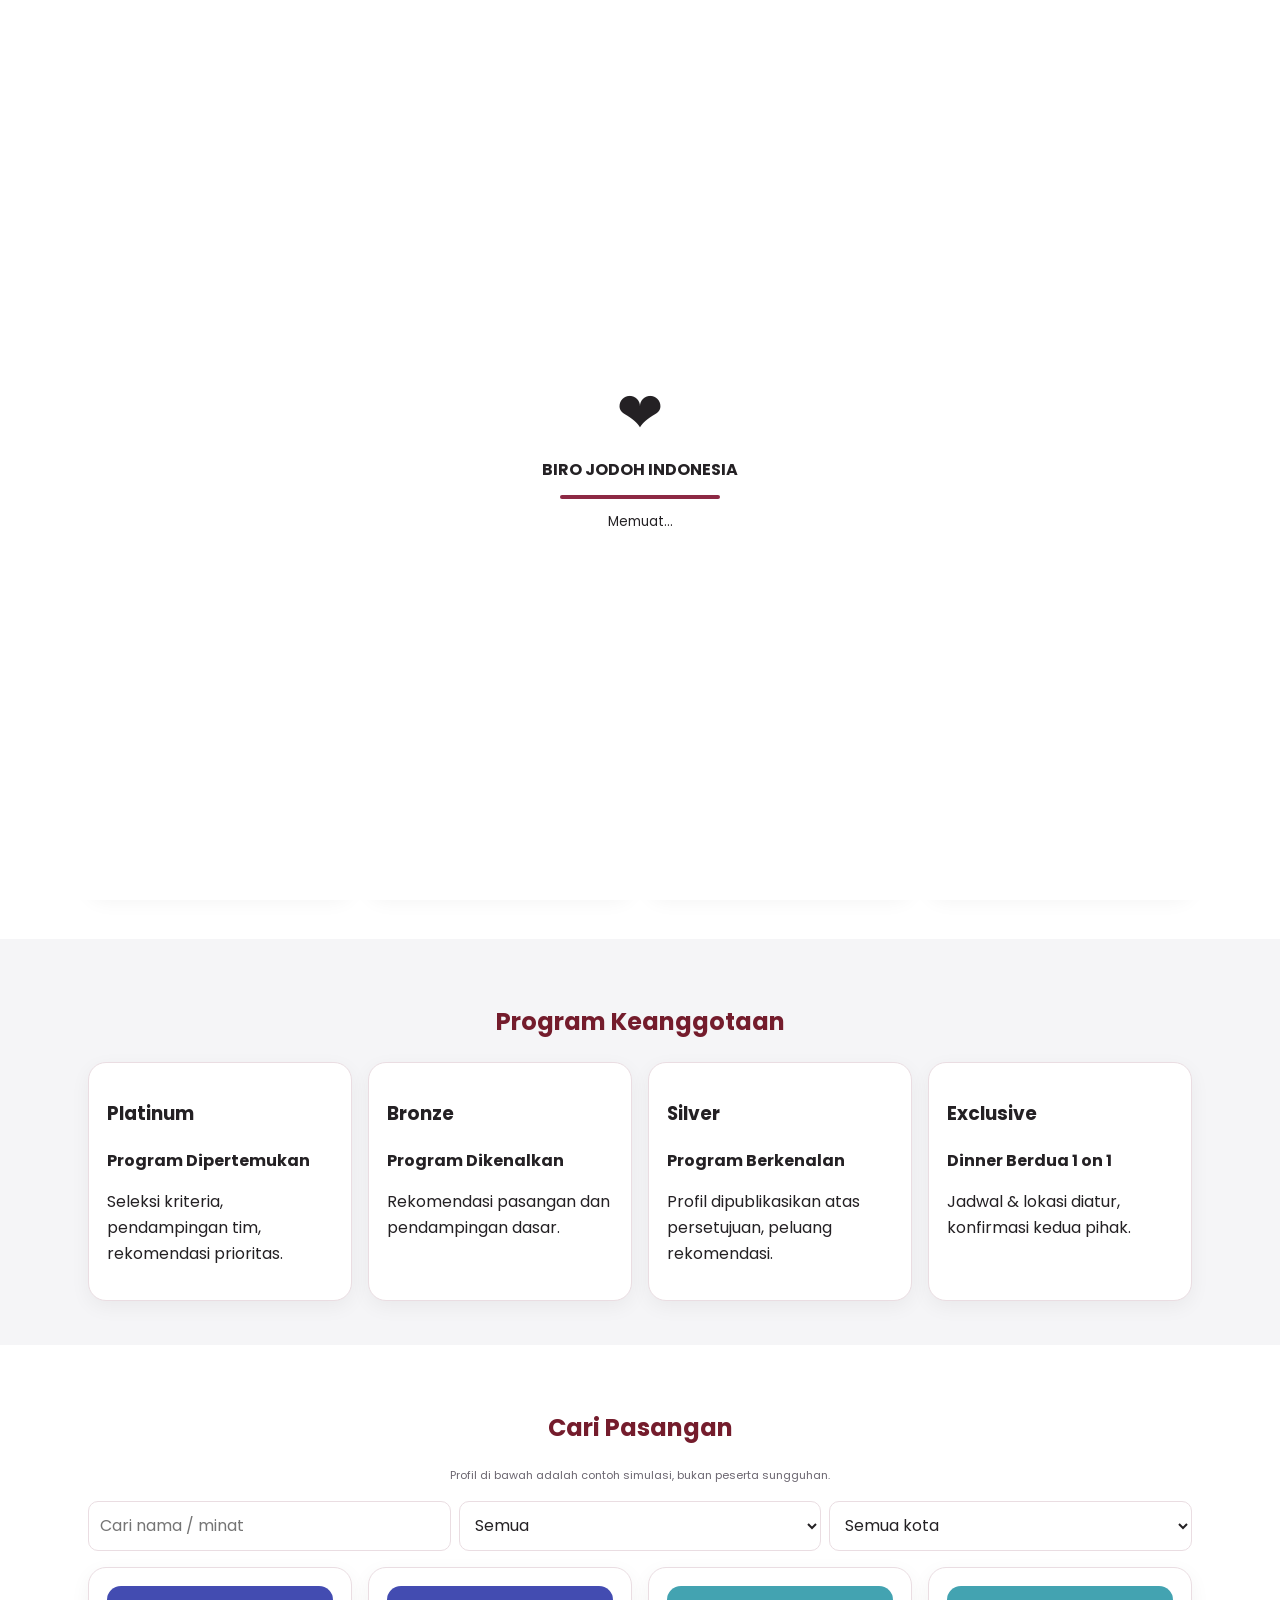
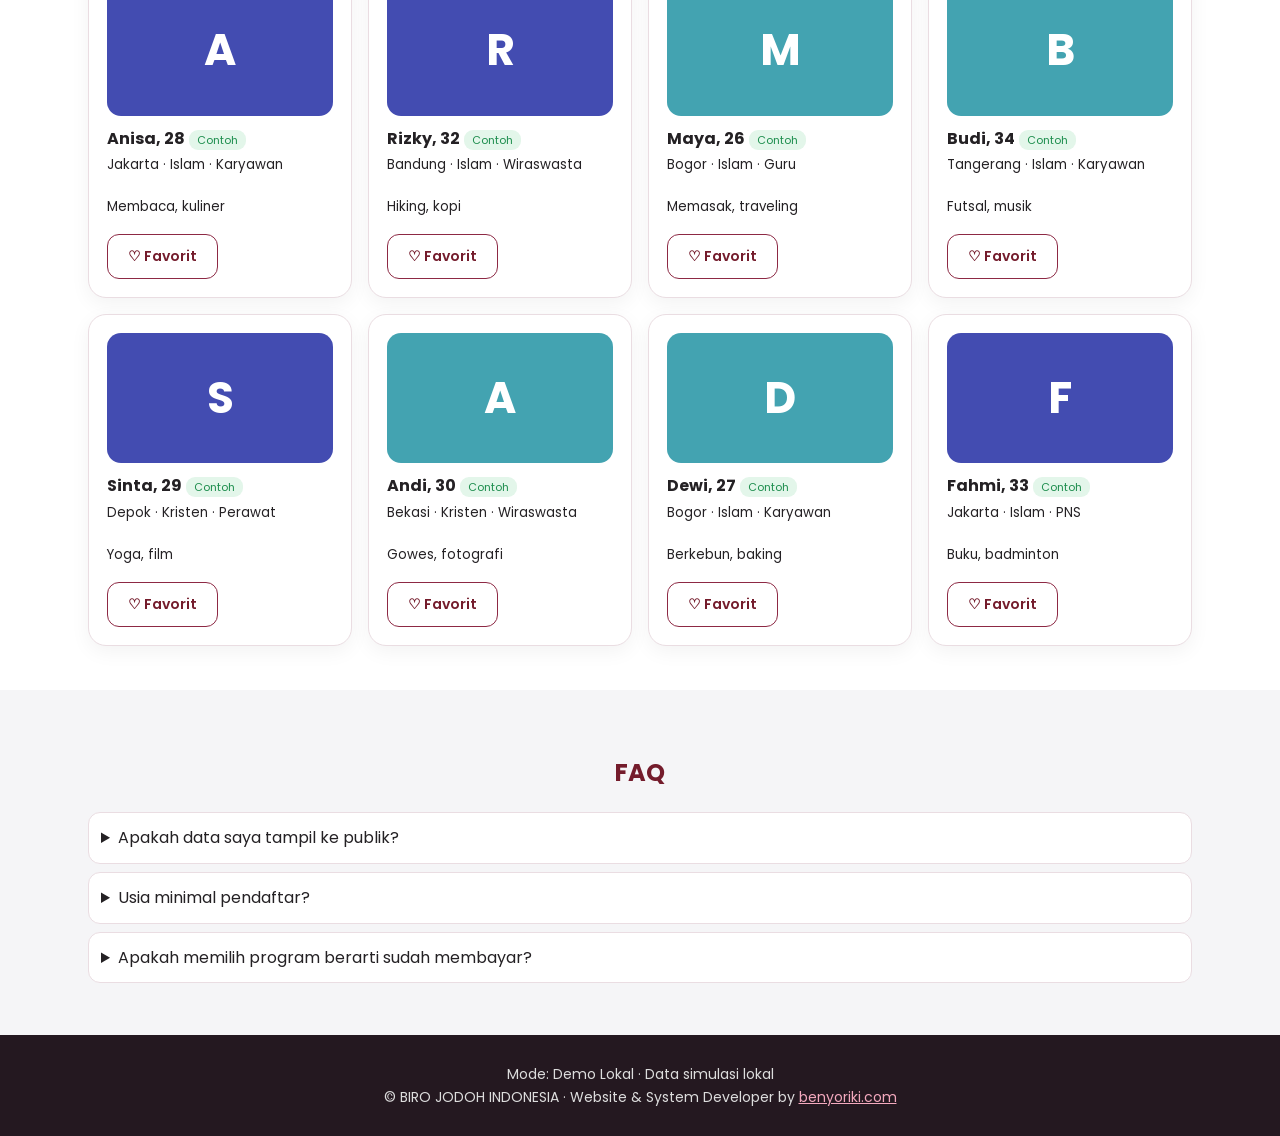
==== index.html @ fc01902f "Add files via upload" ====
<!doctype html><html lang="id"><head><title>BIRO JODOH INDONESIA — Temukan Pasangan Serius &amp; Sejalan</title><meta name="description" content="Layanan perkenalan pasangan serius untuk pria dan wanita dewasa di seluruh Indonesia."><meta property="og:title" content="BIRO JODOH INDONESIA"><meta property="og:description" content="Temukan Pasangan Serius & Sejalan di Sini."><meta property="og:image" content="preview.jpg"><meta charset="utf-8"><meta name="viewport" content="width=device-width,initial-scale=1"><link rel="icon" href="favicon.png"><link href="https://fonts.googleapis.com/css2?family=Poppins:wght@400;600;700&display=swap" rel="stylesheet"><link rel="stylesheet" href="style.css"></head><body data-page="home"><div id="loader"><div class="h">❤</div><b>BIRO JODOH INDONESIA</b><div class="bar"><i></i></div><small>Memuat…</small></div><div id="toast"></div><nav><div class="wrap"><a class="logo" href="index.html">❤ BIRO JODOH INDONESIA</a><button id="bg" class="btn o" aria-label="Menu">☰</button><div class="m"><a href="index.html">Beranda</a><a href="index.html#program">Program</a><a href="index.html#cari">Cari Pasangan</a><a href="index.html#faq">FAQ</a><a href="admin.html">Admin</a><button id="tt" class="btn o">🌓</button><a class="btn" href="daftar.html">Daftar Sekarang</a></div></div></nav>
<header class="hero"><div class="wrap"><div><span class="tag">Biro Jodoh Indonesia</span><h1>Temukan Pasangan <b>Serius &amp; Sejalan</b> di Sini ❤️</h1><p>Komunitas perkenalan untuk pria dan wanita dewasa yang ingin membangun hubungan serius, menemukan kecocokan, dan melangkah menuju masa depan bersama.</p><p>✔ Pria &amp; wanita dewasa · ✔ Beragam agama &amp; suku · ✔ Seluruh Indonesia · ✔ Privasi jadi prioritas</p><a class="btn" href="daftar.html">Daftar Sekarang</a> <a class="btn o" href="#program">Lihat Program</a></div><div class="art">❤</div></div></header>
<section id="cara"><div class="wrap"><h2>Cara Kerja</h2><div class="grid"><div class="card"><b>1. Daftar</b><br>Isi formulir bertahap.</div><div class="card"><b>2. Pemeriksaan</b><br>Tim memeriksa data Anda.</div><div class="card"><b>3. Rekomendasi</b><br>Kecocokan berdasar kriteria Anda.</div><div class="card"><b>4. Perkenalan</b><br>Dengan persetujuan kedua pihak.</div></div></div></section>
<section id="program" style="background:var(--bg2)"><div class="wrap"><h2>Program Keanggotaan</h2><div class="grid" id="pg"></div></div></section>
<section id="cari"><div class="wrap"><h2>Cari Pasangan</h2><p class="sim" style="text-align:center">Profil di bawah adalah contoh simulasi, bukan peserta sungguhan.</p><div class="flt"><input id="q" placeholder="Cari nama / minat"><select id="fg"><option value="">Semua</option><option>Pria</option><option>Wanita</option></select><select id="fc"><option value="">Semua kota</option><option>Jakarta</option><option>Bandung</option><option>Bogor</option><option>Tangerang</option><option>Depok</option><option>Bekasi</option></select></div><div class="grid" id="cat"></div></div></section>
<section id="faq" style="background:var(--bg2)"><div class="wrap"><h2>FAQ</h2><details><summary>Apakah data saya tampil ke publik?</summary>Tidak. Profil hanya tampil jika Anda menyetujui publikasi dan telah disetujui admin.</details><details><summary>Usia minimal pendaftar?</summary>18 tahun.</details><details><summary>Apakah memilih program berarti sudah membayar?</summary>Tidak. Status pembayaran dikelola terpisah.</details></div></section>
<footer><div class="wrap"><span id="mode"></span> · Data simulasi lokal<br>© BIRO JODOH INDONESIA · Website &amp; System Developer by <a href="https://benyoriki.com" target="_blank" rel="noopener">benyoriki.com</a></div></footer><script src="app.js"></script></body></html>
---- style.css ----
:root{--mar:#741C2C;--bur:#8D2944;--pink:#F9E8EE;--bg:#fff;--bg2:#F5F5F7;--card:#fff;--tx:#242124;--mut:#6b6670;--ok:#1e8e4e;--bd:#eadde2}
[data-theme=dark]{--bg:#121216;--bg2:#1a1a20;--card:#1D1D24;--tx:#f1eef0;--mut:#a9a3ab;--pink:#2b1a21;--bd:#33333c}
*{box-sizing:border-box}body{margin:0;font-family:Poppins,system-ui,sans-serif;background:var(--bg);color:var(--tx);line-height:1.6}
a{color:var(--bur)}img,svg{max-width:100%}.wrap{max-width:1140px;margin:auto;padding:0 18px}
#loader{position:fixed;inset:0;background:var(--bg);display:grid;place-content:center;text-align:center;z-index:99;transition:opacity .4s}
#loader .h{font-size:56px;animation:p 1s infinite}#loader.off{opacity:0;pointer-events:none}@keyframes p{50%{transform:scale(1.2)}}
.bar{height:4px;width:160px;background:var(--bd);border-radius:9px;margin:12px auto;overflow:hidden}.bar i{display:block;height:100%;background:var(--bur);animation:l 3s linear forwards}@keyframes l{from{width:0}to{width:100%}}
nav{position:sticky;top:0;background:var(--bg);border-bottom:1px solid var(--bd);z-index:20}
nav .wrap{display:flex;align-items:center;gap:14px;min-height:62px}.logo{font-weight:700;color:var(--mar);text-decoration:none;margin-right:auto}
nav .m{display:flex;gap:14px;align-items:center}nav .m a{text-decoration:none;color:var(--tx);font-size:14px}#bg{display:none}
.btn{display:inline-block;border:0;border-radius:12px;padding:11px 20px;background:linear-gradient(135deg,var(--mar),var(--bur));color:#fff!important;font:600 14px Poppins;cursor:pointer;text-decoration:none;transition:.2s}
.btn:hover{transform:translateY(-1px);box-shadow:0 6px 16px #741c2c44}.btn:active{transform:none}.btn[disabled]{opacity:.6}.btn.o{background:none;color:var(--mar)!important;border:1.5px solid var(--bur)}
.hero{background:linear-gradient(135deg,var(--pink),var(--bg));padding:56px 0}.hero .wrap{display:grid;grid-template-columns:1.1fr .9fr;gap:30px;align-items:center}
.tag{background:var(--bur);color:#fff;padding:4px 12px;border-radius:20px;font-size:12px}h1{font-size:clamp(28px,5vw,48px);line-height:1.15;margin:14px 0}h1 b{color:var(--bur)}
.art{aspect-ratio:1;border-radius:28px;background:radial-gradient(circle at 30% 30%,#f6b8c9,var(--bur) 70%);display:grid;place-content:center;font-size:110px;box-shadow:0 20px 50px #741c2c33}
section{padding:44px 0}h2{color:var(--mar);text-align:center}[data-theme=dark] h2{color:#f0a9bd}
.grid{display:grid;gap:16px;grid-template-columns:repeat(auto-fill,minmax(230px,1fr))}.card{background:var(--card);border:1px solid var(--bd);border-radius:18px;padding:18px;box-shadow:0 6px 20px #0000000d}
.av{height:130px;border-radius:14px;display:grid;place-content:center;font-size:44px;color:#fff;font-weight:700;margin-bottom:10px}
.badge{font-size:11px;background:#e3f6ea;color:var(--ok);padding:2px 8px;border-radius:9px}.sim{font-size:11px;color:var(--mut)}
.flt{display:flex;flex-wrap:wrap;gap:8px;margin:16px 0}input,select,textarea{width:100%;padding:11px;border:1px solid var(--bd);border-radius:10px;background:var(--bg);color:var(--tx);font:inherit}.flt input,.flt select{width:auto;flex:1 1 130px}
label{font-size:13px;font-weight:600;display:block;margin:10px 0 4px}.two{display:grid;grid-template-columns:1fr 1fr;gap:0 14px}
.steps{display:flex;gap:6px;margin:14px 0}.steps i{flex:1;height:6px;border-radius:9px;background:var(--bd)}.steps i.on{background:var(--bur)}
.step{display:none}.step.on{display:block}.row{display:flex;gap:10px;justify-content:space-between;margin-top:18px;flex-wrap:wrap}
.chk{display:flex;gap:8px;align-items:flex-start;font-weight:400}.chk input{width:auto;margin-top:5px}
.err{color:#c0392b;font-size:12px}.tw{overflow-x:auto}table{width:100%;border-collapse:collapse;font-size:14px}th,td{padding:9px;border-bottom:1px solid var(--bd);text-align:left}
.stat{font-size:28px;font-weight:700;color:var(--bur)}#toast{position:fixed;bottom:18px;left:50%;transform:translateX(-50%);background:var(--tx);color:var(--bg);padding:10px 18px;border-radius:12px;opacity:0;transition:.3s;z-index:90}#toast.on{opacity:1}
details{background:var(--card);border:1px solid var(--bd);border-radius:12px;padding:12px;margin:8px 0}footer{background:#241820;color:#ddd;padding:28px 0;text-align:center;font-size:14px}footer a{color:#f4a9be}
@media(max-width:760px){.hero .wrap,.two{grid-template-columns:1fr}.art{max-width:240px;margin:auto;font-size:80px}#bg{display:block}nav .m{display:none;position:absolute;top:62px;left:0;right:0;background:var(--bg);flex-direction:column;padding:16px;border-bottom:1px solid var(--bd)}nav .m.on{display:flex}}
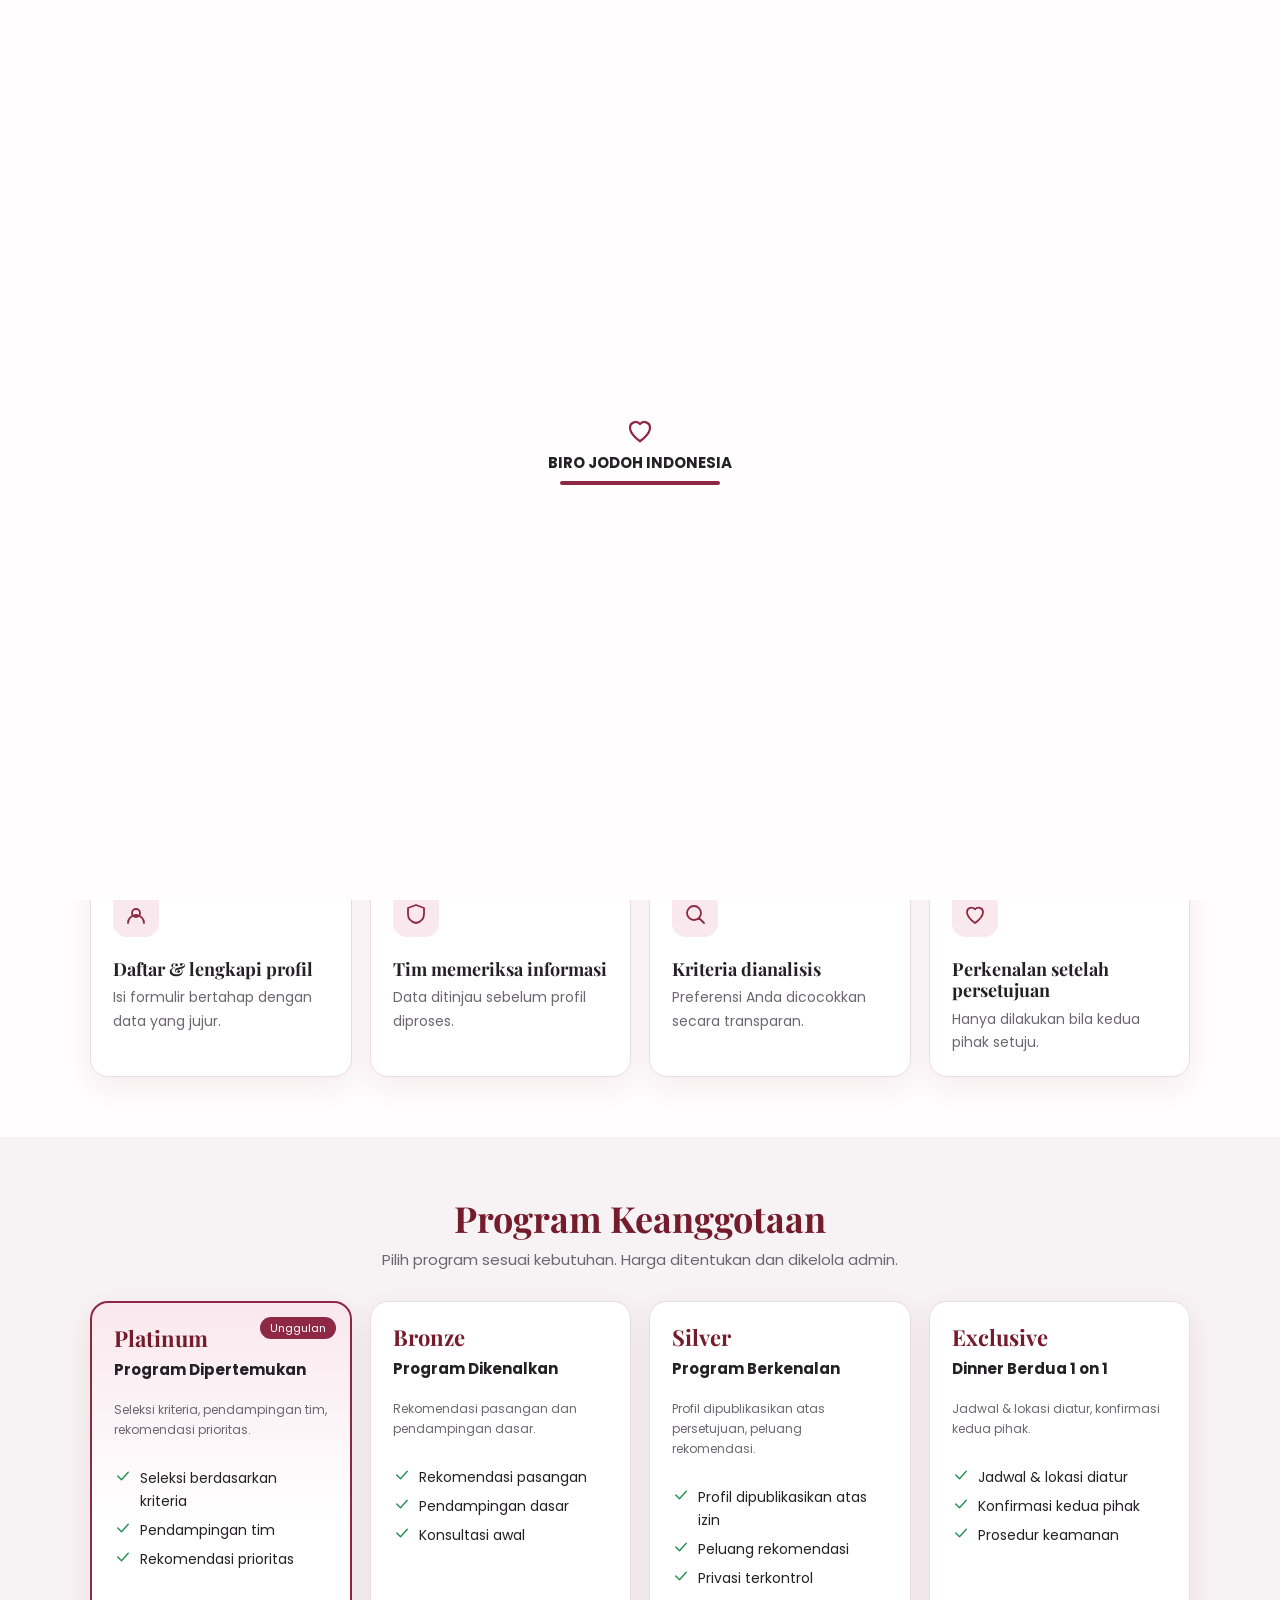
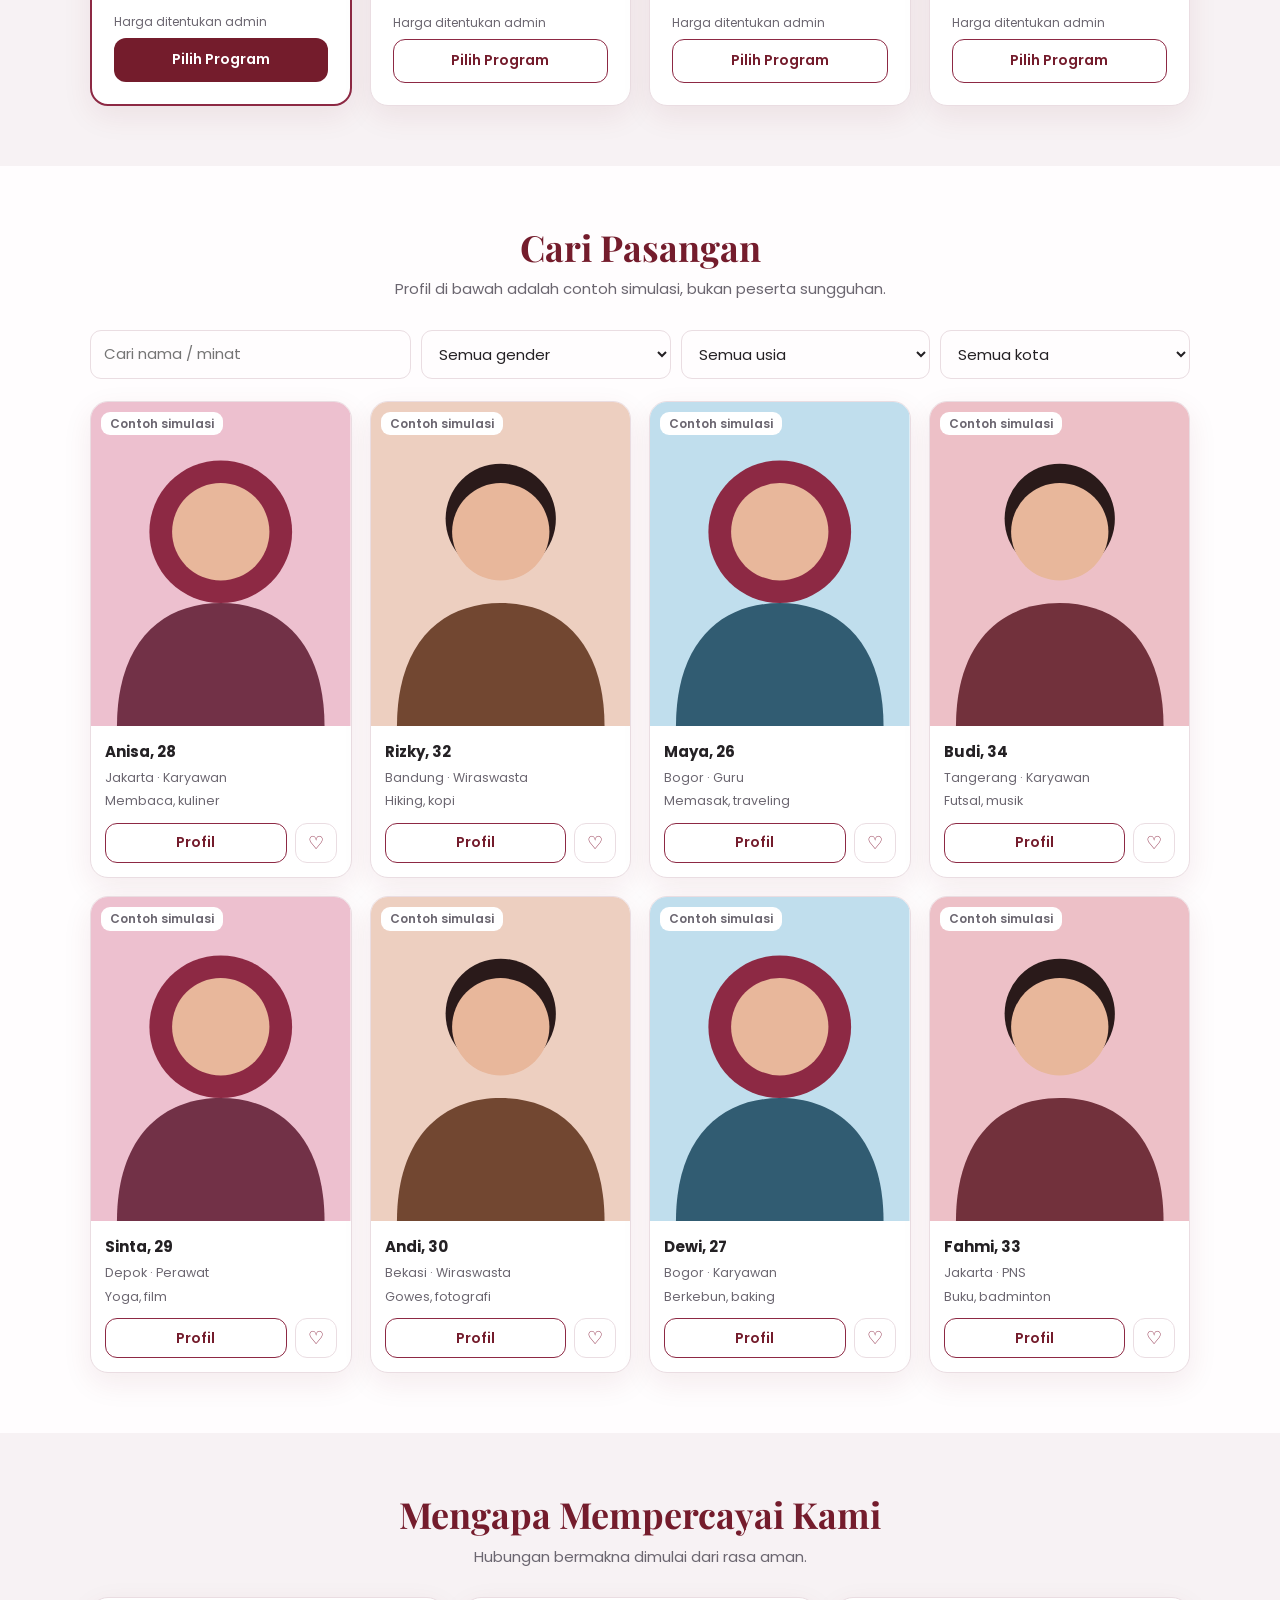
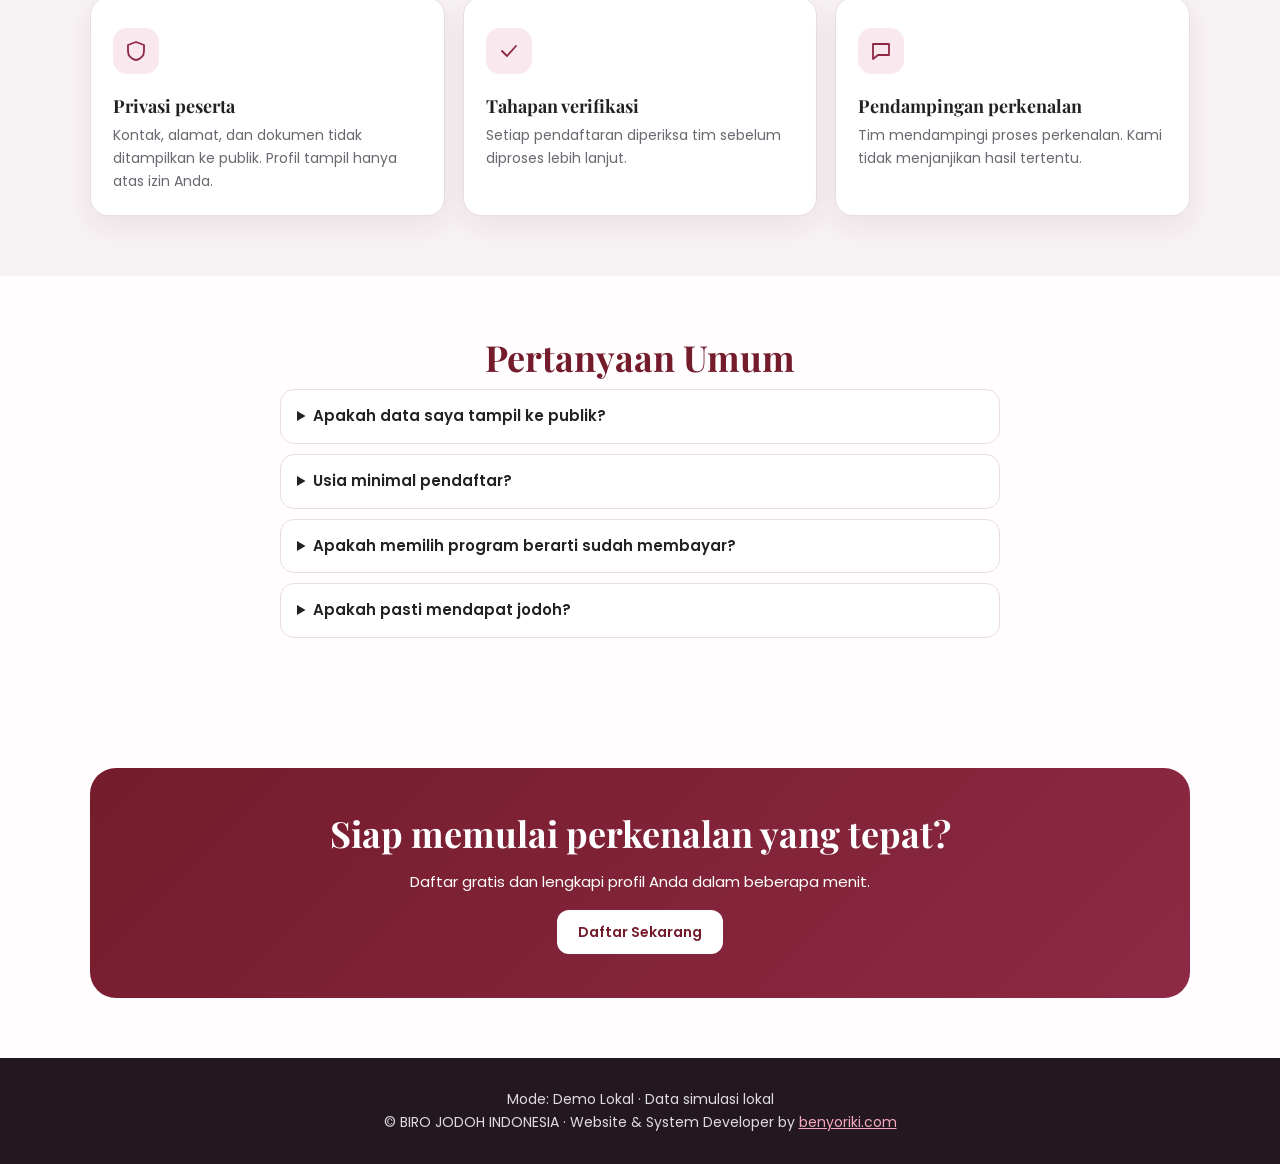
==== commit c9ca6436: "Add files via upload" ====
--- a/index.html
+++ b/index.html
@@ -1,7 +1 @@
-<!doctype html><html lang="id"><head><title>BIRO JODOH INDONESIA — Temukan Pasangan Serius &amp; Sejalan</title><meta name="description" content="Layanan perkenalan pasangan serius untuk pria dan wanita dewasa di seluruh Indonesia."><meta property="og:title" content="BIRO JODOH INDONESIA"><meta property="og:description" content="Temukan Pasangan Serius & Sejalan di Sini."><meta property="og:image" content="preview.jpg"><meta charset="utf-8"><meta name="viewport" content="width=device-width,initial-scale=1"><link rel="icon" href="favicon.png"><link href="https://fonts.googleapis.com/css2?family=Poppins:wght@400;600;700&display=swap" rel="stylesheet"><link rel="stylesheet" href="style.css"></head><body data-page="home"><div id="loader"><div class="h">❤</div><b>BIRO JODOH INDONESIA</b><div class="bar"><i></i></div><small>Memuat…</small></div><div id="toast"></div><nav><div class="wrap"><a class="logo" href="index.html">❤ BIRO JODOH INDONESIA</a><button id="bg" class="btn o" aria-label="Menu">☰</button><div class="m"><a href="index.html">Beranda</a><a href="index.html#program">Program</a><a href="index.html#cari">Cari Pasangan</a><a href="index.html#faq">FAQ</a><a href="admin.html">Admin</a><button id="tt" class="btn o">🌓</button><a class="btn" href="daftar.html">Daftar Sekarang</a></div></div></nav>
-<header class="hero"><div class="wrap"><div><span class="tag">Biro Jodoh Indonesia</span><h1>Temukan Pasangan <b>Serius &amp; Sejalan</b> di Sini ❤️</h1><p>Komunitas perkenalan untuk pria dan wanita dewasa yang ingin membangun hubungan serius, menemukan kecocokan, dan melangkah menuju masa depan bersama.</p><p>✔ Pria &amp; wanita dewasa · ✔ Beragam agama &amp; suku · ✔ Seluruh Indonesia · ✔ Privasi jadi prioritas</p><a class="btn" href="daftar.html">Daftar Sekarang</a> <a class="btn o" href="#program">Lihat Program</a></div><div class="art">❤</div></div></header>
-<section id="cara"><div class="wrap"><h2>Cara Kerja</h2><div class="grid"><div class="card"><b>1. Daftar</b><br>Isi formulir bertahap.</div><div class="card"><b>2. Pemeriksaan</b><br>Tim memeriksa data Anda.</div><div class="card"><b>3. Rekomendasi</b><br>Kecocokan berdasar kriteria Anda.</div><div class="card"><b>4. Perkenalan</b><br>Dengan persetujuan kedua pihak.</div></div></div></section>
-<section id="program" style="background:var(--bg2)"><div class="wrap"><h2>Program Keanggotaan</h2><div class="grid" id="pg"></div></div></section>
-<section id="cari"><div class="wrap"><h2>Cari Pasangan</h2><p class="sim" style="text-align:center">Profil di bawah adalah contoh simulasi, bukan peserta sungguhan.</p><div class="flt"><input id="q" placeholder="Cari nama / minat"><select id="fg"><option value="">Semua</option><option>Pria</option><option>Wanita</option></select><select id="fc"><option value="">Semua kota</option><option>Jakarta</option><option>Bandung</option><option>Bogor</option><option>Tangerang</option><option>Depok</option><option>Bekasi</option></select></div><div class="grid" id="cat"></div></div></section>
-<section id="faq" style="background:var(--bg2)"><div class="wrap"><h2>FAQ</h2><details><summary>Apakah data saya tampil ke publik?</summary>Tidak. Profil hanya tampil jika Anda menyetujui publikasi dan telah disetujui admin.</details><details><summary>Usia minimal pendaftar?</summary>18 tahun.</details><details><summary>Apakah memilih program berarti sudah membayar?</summary>Tidak. Status pembayaran dikelola terpisah.</details></div></section>
-<footer><div class="wrap"><span id="mode"></span> · Data simulasi lokal<br>© BIRO JODOH INDONESIA · Website &amp; System Developer by <a href="https://benyoriki.com" target="_blank" rel="noopener">benyoriki.com</a></div></footer><script src="app.js"></script></body></html>
+<!doctype html><html lang="id"><head><title>BIRO JODOH INDONESIA — Temukan Pasangan Serius &amp; Sejalan</title><meta name="description" content="Layanan perkenalan pasangan serius untuk pria dan wanita dewasa di seluruh Indonesia."><meta property="og:title" content="BIRO JODOH INDONESIA"><meta property="og:description" content="Temukan Pasangan Serius &amp; Sejalan di Sini."><meta property="og:image" content="preview.jpg"><meta charset="utf-8"><meta name="viewport" content="width=device-width,initial-scale=1"><link rel="icon" href="favicon.png"><link href="https://fonts.googleapis.com/css2?family=Playfair+Display:wght@600;700&family=Poppins:wght@400;500;600;700&display=swap" rel="stylesheet"><link rel="stylesheet" href="style.css"></head><body data-page="home"><svg width="0" height="0" style="position:absolute"><symbol id="i-heart" viewBox="0 0 24 24"><path d="M12 21s-8-5.3-8-11a4.5 4.5 0 0 1 8-2.7A4.5 4.5 0 0 1 20 10c0 5.7-8 11-8 11z"/></symbol><symbol id="i-shield" viewBox="0 0 24 24"><path d="M12 3l8 3v6c0 5-3.5 8-8 9-4.5-1-8-4-8-9V6z"/></symbol><symbol id="i-users" viewBox="0 0 24 24"><path d="M16 11a4 4 0 1 0-8 0 4 4 0 0 0 8 0zM4 21a8 8 0 0 1 16 0"/></symbol><symbol id="i-pin" viewBox="0 0 24 24"><path d="M12 21s7-6.2 7-11a7 7 0 0 0-14 0c0 4.8 7 11 7 11zM12 12a2 2 0 1 0 0-4 2 2 0 0 0 0 4z"/></symbol><symbol id="i-check" viewBox="0 0 24 24"><path d="M5 12l5 5 9-10"/></symbol><symbol id="i-search" viewBox="0 0 24 24"><path d="M11 4a7 7 0 1 0 0 14 7 7 0 0 0 0-14zM21 21l-5-5"/></symbol><symbol id="i-chat" viewBox="0 0 24 24"><path d="M4 5h16v11H9l-5 4z"/></symbol></svg><div id="loader"><svg viewBox="0 0 24 24" class="i" style="width:30px;height:30px"><use href="#i-heart"/></svg><b>BIRO JODOH INDONESIA</b><div class="bar"><i></i></div></div><div id="toast"></div><nav><div class="wrap"><a class="brand" href="index.html"><svg viewBox="0 0 24 24" class="i" style="width:30px;height:30px"><use href="#i-heart"/></svg><span><b>BIRO JODOH</b><small>INDONESIA</small></span></a><button id="bg" class="btn o" aria-label="Buka menu">☰</button><div class="m"><a href="index.html">Beranda</a><a href="index.html#program">Program</a><a href="index.html#cari">Cari Pasangan</a><a href="index.html#cara">Cara Kerja</a><a href="index.html#faq">FAQ</a><button id="tt" class="btn o" aria-label="Ganti tema">🌓</button><a class="btn o" href="admin.html">Login</a><a class="btn" href="daftar.html">Daftar Sekarang</a></div></div></nav><header class="hero"><div class="wrap"><div><span class="tag">Biro Jodoh Indonesia</span><h1>Temukan Pasangan <em>Serius &amp; Sejalan</em> di Sini.</h1><p>Perjalanan menuju hubungan yang bermakna dimulai dari perkenalan yang tepat. Temukan seseorang yang memiliki nilai, tujuan, dan harapan yang sejalan denganmu.</p><div class="cta"><a class="btn" href="daftar.html">Daftar Sekarang</a><a class="btn o" href="#program">Kenali Program</a></div><div class="pts"><div class="pt"><svg class="i"><use href="#i-heart"/></svg>Pria &amp; wanita dewasa</div><div class="pt"><svg class="i"><use href="#i-users"/></svg>Beragam agama &amp; suku</div><div class="pt"><svg class="i"><use href="#i-pin"/></svg>Seluruh Indonesia</div><div class="pt"><svg class="i"><use href="#i-shield"/></svg>Privasi jadi prioritas</div></div></div><div class="photo"><img src="hero.svg" width="480" height="600" alt="Ilustrasi sepasang kekasih dewasa tersenyum bersama"><div class="float"><svg class="i"><use href="#i-shield"/></svg>Privasi dijaga</div></div></div></header><section id="cara"><div class="wrap"><h2>Langkah Menuju Perkenalan yang Bermakna</h2><p class="lead">Proses sederhana, terarah, dan menghormati privasi.</p><div class="grid"><div class="card stp"><span class="n">LANGKAH 1</span><br><svg class="i"><use href="#i-users"/></svg><h3>Daftar &amp; lengkapi profil</h3><p>Isi formulir bertahap dengan data yang jujur.</p></div><div class="card stp"><span class="n">LANGKAH 2</span><br><svg class="i"><use href="#i-shield"/></svg><h3>Tim memeriksa informasi</h3><p>Data ditinjau sebelum profil diproses.</p></div><div class="card stp"><span class="n">LANGKAH 3</span><br><svg class="i"><use href="#i-search"/></svg><h3>Kriteria dianalisis</h3><p>Preferensi Anda dicocokkan secara transparan.</p></div><div class="card stp"><span class="n">LANGKAH 4</span><br><svg class="i"><use href="#i-heart"/></svg><h3>Perkenalan setelah persetujuan</h3><p>Hanya dilakukan bila kedua pihak setuju.</p></div></div></div></section><section id="program" class="alt"><div class="wrap"><h2>Program Keanggotaan</h2><p class="lead">Pilih program sesuai kebutuhan. Harga ditentukan dan dikelola admin.</p><div class="grid" id="pg"></div></div></section><section id="cari"><div class="wrap"><h2>Cari Pasangan</h2><p class="lead">Profil di bawah adalah contoh simulasi, bukan peserta sungguhan.</p><div class="flt"><input id="q" placeholder="Cari nama / minat" aria-label="Cari"><select id="fg" aria-label="Gender"><option value="">Semua gender</option><option>Pria</option><option>Wanita</option></select><select id="fa" aria-label="Usia"><option value="">Semua usia</option><option value="1">Di bawah 28</option><option value="2">28–35</option><option value="3">Di atas 35</option></select><select id="fc" aria-label="Kota"><option value="">Semua kota</option><option>Jakarta</option><option>Bandung</option><option>Bogor</option><option>Tangerang</option><option>Depok</option><option>Bekasi</option></select></div><div class="cat" id="cat"></div></div></section><section class="alt"><div class="wrap"><h2>Mengapa Mempercayai Kami</h2><p class="lead">Hubungan bermakna dimulai dari rasa aman.</p><div class="trust"><div class="card stp"><svg class="i"><use href="#i-shield"/></svg><h3>Privasi peserta</h3><p>Kontak, alamat, dan dokumen tidak ditampilkan ke publik. Profil tampil hanya atas izin Anda.</p></div><div class="card stp"><svg class="i"><use href="#i-check"/></svg><h3>Tahapan verifikasi</h3><p>Setiap pendaftaran diperiksa tim sebelum diproses lebih lanjut.</p></div><div class="card stp"><svg class="i"><use href="#i-chat"/></svg><h3>Pendampingan perkenalan</h3><p>Tim mendampingi proses perkenalan. Kami tidak menjanjikan hasil tertentu.</p></div></div></div></section><section id="faq"><div class="wrap" style="max-width:760px"><h2>Pertanyaan Umum</h2><details><summary>Apakah data saya tampil ke publik?</summary><p>Tidak. Profil hanya tampil bila Anda mengizinkan dan telah disetujui admin.</p></details><details><summary>Usia minimal pendaftar?</summary><p>18 tahun.</p></details><details><summary>Apakah memilih program berarti sudah membayar?</summary><p>Tidak. Status pembayaran dikelola terpisah.</p></details><details><summary>Apakah pasti mendapat jodoh?</summary><p>Tidak ada jaminan. Kami membantu proses perkenalan yang terarah.</p></details></div></section><section><div class="wrap"><div class="fin"><h2>Siap memulai perkenalan yang tepat?</h2><p>Daftar gratis dan lengkapi profil Anda dalam beberapa menit.</p><a class="btn" href="daftar.html">Daftar Sekarang</a></div></div></section><footer><div class="wrap"><span id="mode"></span> · Data simulasi lokal<br>© BIRO JODOH INDONESIA · Website &amp; System Developer by <a href="https://benyoriki.com" target="_blank" rel="noopener">benyoriki.com</a></div></footer><script src="app.js"></script></body></html>
--- a/style.css
+++ b/style.css
@@ -1,28 +1,39 @@
-:root{--mar:#741C2C;--bur:#8D2944;--pink:#F9E8EE;--bg:#fff;--bg2:#F5F5F7;--card:#fff;--tx:#242124;--mut:#6b6670;--ok:#1e8e4e;--bd:#eadde2}
-[data-theme=dark]{--bg:#121216;--bg2:#1a1a20;--card:#1D1D24;--tx:#f1eef0;--mut:#a9a3ab;--pink:#2b1a21;--bd:#33333c}
-*{box-sizing:border-box}body{margin:0;font-family:Poppins,system-ui,sans-serif;background:var(--bg);color:var(--tx);line-height:1.6}
-a{color:var(--bur)}img,svg{max-width:100%}.wrap{max-width:1140px;margin:auto;padding:0 18px}
-#loader{position:fixed;inset:0;background:var(--bg);display:grid;place-content:center;text-align:center;z-index:99;transition:opacity .4s}
-#loader .h{font-size:56px;animation:p 1s infinite}#loader.off{opacity:0;pointer-events:none}@keyframes p{50%{transform:scale(1.2)}}
-.bar{height:4px;width:160px;background:var(--bd);border-radius:9px;margin:12px auto;overflow:hidden}.bar i{display:block;height:100%;background:var(--bur);animation:l 3s linear forwards}@keyframes l{from{width:0}to{width:100%}}
-nav{position:sticky;top:0;background:var(--bg);border-bottom:1px solid var(--bd);z-index:20}
-nav .wrap{display:flex;align-items:center;gap:14px;min-height:62px}.logo{font-weight:700;color:var(--mar);text-decoration:none;margin-right:auto}
-nav .m{display:flex;gap:14px;align-items:center}nav .m a{text-decoration:none;color:var(--tx);font-size:14px}#bg{display:none}
-.btn{display:inline-block;border:0;border-radius:12px;padding:11px 20px;background:linear-gradient(135deg,var(--mar),var(--bur));color:#fff!important;font:600 14px Poppins;cursor:pointer;text-decoration:none;transition:.2s}
-.btn:hover{transform:translateY(-1px);box-shadow:0 6px 16px #741c2c44}.btn:active{transform:none}.btn[disabled]{opacity:.6}.btn.o{background:none;color:var(--mar)!important;border:1.5px solid var(--bur)}
-.hero{background:linear-gradient(135deg,var(--pink),var(--bg));padding:56px 0}.hero .wrap{display:grid;grid-template-columns:1.1fr .9fr;gap:30px;align-items:center}
-.tag{background:var(--bur);color:#fff;padding:4px 12px;border-radius:20px;font-size:12px}h1{font-size:clamp(28px,5vw,48px);line-height:1.15;margin:14px 0}h1 b{color:var(--bur)}
-.art{aspect-ratio:1;border-radius:28px;background:radial-gradient(circle at 30% 30%,#f6b8c9,var(--bur) 70%);display:grid;place-content:center;font-size:110px;box-shadow:0 20px 50px #741c2c33}
-section{padding:44px 0}h2{color:var(--mar);text-align:center}[data-theme=dark] h2{color:#f0a9bd}
-.grid{display:grid;gap:16px;grid-template-columns:repeat(auto-fill,minmax(230px,1fr))}.card{background:var(--card);border:1px solid var(--bd);border-radius:18px;padding:18px;box-shadow:0 6px 20px #0000000d}
-.av{height:130px;border-radius:14px;display:grid;place-content:center;font-size:44px;color:#fff;font-weight:700;margin-bottom:10px}
-.badge{font-size:11px;background:#e3f6ea;color:var(--ok);padding:2px 8px;border-radius:9px}.sim{font-size:11px;color:var(--mut)}
-.flt{display:flex;flex-wrap:wrap;gap:8px;margin:16px 0}input,select,textarea{width:100%;padding:11px;border:1px solid var(--bd);border-radius:10px;background:var(--bg);color:var(--tx);font:inherit}.flt input,.flt select{width:auto;flex:1 1 130px}
-label{font-size:13px;font-weight:600;display:block;margin:10px 0 4px}.two{display:grid;grid-template-columns:1fr 1fr;gap:0 14px}
-.steps{display:flex;gap:6px;margin:14px 0}.steps i{flex:1;height:6px;border-radius:9px;background:var(--bd)}.steps i.on{background:var(--bur)}
-.step{display:none}.step.on{display:block}.row{display:flex;gap:10px;justify-content:space-between;margin-top:18px;flex-wrap:wrap}
-.chk{display:flex;gap:8px;align-items:flex-start;font-weight:400}.chk input{width:auto;margin-top:5px}
-.err{color:#c0392b;font-size:12px}.tw{overflow-x:auto}table{width:100%;border-collapse:collapse;font-size:14px}th,td{padding:9px;border-bottom:1px solid var(--bd);text-align:left}
-.stat{font-size:28px;font-weight:700;color:var(--bur)}#toast{position:fixed;bottom:18px;left:50%;transform:translateX(-50%);background:var(--tx);color:var(--bg);padding:10px 18px;border-radius:12px;opacity:0;transition:.3s;z-index:90}#toast.on{opacity:1}
-details{background:var(--card);border:1px solid var(--bd);border-radius:12px;padding:12px;margin:8px 0}footer{background:#241820;color:#ddd;padding:28px 0;text-align:center;font-size:14px}footer a{color:#f4a9be}
-@media(max-width:760px){.hero .wrap,.two{grid-template-columns:1fr}.art{max-width:240px;margin:auto;font-size:80px}#bg{display:block}nav .m{display:none;position:absolute;top:62px;left:0;right:0;background:var(--bg);flex-direction:column;padding:16px;border-bottom:1px solid var(--bd)}nav .m.on{display:flex}}
+:root{--mar:#741C2C;--bur:#8D2944;--pink:#F9E8EE;--bg:#FFFDFE;--bg2:#F7F2F4;--card:#fff;--tx:#242124;--mut:#6b6670;--ok:#1e8e4e;--bd:#eadde2;--sh:0 10px 30px #741c2c14}
+[data-theme=dark]{--bg:#121216;--bg2:#17171c;--card:#1D1D24;--tx:#f1eef0;--mut:#a9a3ab;--pink:#2b1a21;--bd:#33333c;--sh:none}
+*{box-sizing:border-box}html{scroll-behavior:smooth}body{margin:0;font:400 15px/1.65 Poppins,system-ui,sans-serif;background:var(--bg);color:var(--tx);overflow-x:hidden}
+a{color:var(--bur)}img,svg{max-width:100%}.wrap{max-width:1140px;margin:auto;padding:0 20px}.i{width:24px;height:24px;fill:none;stroke:currentColor;stroke-width:1.8;stroke-linecap:round;stroke-linejoin:round;flex:none}
+h1,h2,h3{font-family:'Playfair Display',Georgia,serif;line-height:1.2}h2{font-size:clamp(26px,4vw,36px);color:var(--mar);text-align:center;margin:0 0 8px}[data-theme=dark] h2{color:#f0a9bd}.lead{text-align:center;color:var(--mut);max-width:560px;margin:0 auto 28px}
+#loader{position:fixed;inset:0;background:var(--bg);display:grid;place-content:center;justify-items:center;gap:6px;z-index:99;transition:opacity .4s}#loader svg{width:54px;color:var(--bur);animation:p 1s infinite}#loader.off{opacity:0;pointer-events:none}@keyframes p{50%{transform:scale(1.15)}}
+.bar{height:4px;width:160px;background:var(--bd);border-radius:9px;overflow:hidden}.bar i{display:block;height:100%;background:var(--bur);animation:l 3s linear forwards}@keyframes l{from{width:0}to{width:100%}}
+nav{position:sticky;top:0;background:color-mix(in srgb,var(--bg) 92%,transparent);backdrop-filter:blur(10px);border-bottom:1px solid var(--bd);z-index:20}nav .wrap{display:flex;align-items:center;gap:12px;min-height:66px}
+.brand{display:flex;align-items:center;gap:9px;text-decoration:none;color:var(--mar);margin-right:auto;line-height:1.1;white-space:nowrap}[data-theme=dark] .brand{color:#f0a9bd}.brand svg{width:30px;color:var(--bur)}.brand b{font:700 15px Poppins;display:block}.brand small{font-size:10px;letter-spacing:.2em;color:var(--mut)}
+nav .m{display:flex;gap:18px;align-items:center}nav .m a:not(.btn){text-decoration:none;color:var(--tx);font-size:14px}nav .m a:not(.btn):hover{color:var(--bur)}#bg{display:none;padding:8px 13px}
+.btn{display:inline-flex;align-items:center;justify-content:center;gap:8px;border:1.5px solid transparent;border-radius:12px;min-height:44px;padding:10px 20px;background:var(--mar);color:#fff!important;font:600 14px Poppins;cursor:pointer;text-decoration:none;transition:.2s}
+.btn:hover{background:var(--bur);box-shadow:0 8px 18px #741c2c33}.btn:focus-visible,input:focus-visible,select:focus-visible,textarea:focus-visible{outline:3px solid #d97b96;outline-offset:2px}.btn[disabled]{opacity:.6}.btn.o{background:none;color:var(--mar)!important;border-color:var(--bur)}[data-theme=dark] .btn.o{color:#f0a9bd!important}.btn.o:hover{background:var(--pink);box-shadow:none}
+.hero{background:radial-gradient(circle at 80% 20%,var(--pink),var(--bg) 60%);padding:56px 0 40px}.hero .wrap{display:grid;grid-template-columns:1.05fr .95fr;gap:44px;align-items:center}
+.tag{display:inline-block;background:var(--pink);color:var(--mar);padding:5px 14px;border-radius:20px;font-size:12px;font-weight:600;border:1px solid var(--bd)}[data-theme=dark] .tag{color:#f0a9bd}
+h1{font-size:clamp(32px,5.2vw,54px);margin:16px 0}h1 em{color:var(--bur);font-style:normal}.hero p{color:var(--mut);max-width:520px}.cta{display:flex;gap:12px;flex-wrap:wrap;margin:22px 0}
+.pts{display:grid;grid-template-columns:1fr 1fr;gap:12px;margin-top:8px}.pt{display:flex;gap:10px;align-items:center;font-size:13px;font-weight:500}.pt .i{color:var(--bur);background:var(--pink);padding:8px;width:38px;height:38px;border-radius:11px}
+.photo{position:relative;border-radius:28px 28px 120px 28px;overflow:hidden;aspect-ratio:4/5;box-shadow:0 24px 60px #741c2c33;max-width:440px;margin-left:auto}.photo img{width:100%;height:100%;object-fit:cover;display:block}
+.float{position:absolute;left:14px;bottom:14px;background:var(--card);border-radius:14px;padding:10px 14px;font-size:12px;box-shadow:var(--sh);display:flex;gap:8px;align-items:center}.float .i{color:var(--ok)}
+section{padding:60px 0}.alt{background:var(--bg2)}.grid{display:grid;gap:18px;grid-template-columns:repeat(auto-fill,minmax(240px,1fr))}
+.card{background:var(--card);border:1px solid var(--bd);border-radius:18px;padding:22px;box-shadow:var(--sh)}.stp .n{font:700 12px Poppins;color:var(--bur);letter-spacing:.1em}.stp .i{width:46px;height:46px;padding:11px;border-radius:14px;background:var(--pink);color:var(--bur);margin:8px 0}.stp h3{margin:6px 0;font-size:18px}.stp p{margin:0;color:var(--mut);font-size:14px}
+.pr{position:relative;display:flex;flex-direction:column;gap:6px}.pr.feat{border:2px solid var(--bur);background:linear-gradient(180deg,var(--pink),var(--card) 55%)}.pr .rb{position:absolute;top:14px;right:14px;background:var(--bur);color:#fff;font-size:11px;padding:2px 10px;border-radius:12px}
+.pr h3{margin:0;font-size:22px;color:var(--mar)}[data-theme=dark] .pr h3{color:#f0a9bd}.pr ul{list-style:none;margin:6px 0 14px;padding:0;flex:1}.pr li{display:flex;gap:8px;font-size:14px;padding:3px 0}.pr li .i{width:18px;height:18px;color:var(--ok)}.pr .pc2{font-size:12px;color:var(--mut)}
+.flt{display:flex;flex-wrap:wrap;gap:10px;margin:0 0 22px}input,select,textarea{width:100%;min-height:46px;padding:11px 13px;border:1px solid var(--bd);border-radius:11px;background:var(--bg);color:var(--tx);font:inherit}.flt input,.flt select{width:auto;flex:1 1 140px}
+.cat{display:grid;gap:18px;grid-template-columns:repeat(4,1fr)}.pc{background:var(--card);border:1px solid var(--bd);border-radius:18px;overflow:hidden;box-shadow:var(--sh)}.ph{position:relative;aspect-ratio:4/5}.ph svg{width:100%;height:100%;display:block}.ph .badge{position:absolute;top:10px;left:10px}
+.pb{padding:14px;display:grid;gap:3px}.pb small{color:var(--mut)}.ra{display:flex;gap:8px;margin-top:8px}.ra .btn{flex:1;min-height:40px;padding:6px 10px}.ra .fv{width:42px;border:1.5px solid var(--bd);border-radius:12px;background:none;color:var(--bur);font-size:18px;cursor:pointer}
+.badge{font-size:11px;background:#e3f6ea;color:var(--ok);padding:2px 9px;border-radius:9px;font-weight:600}.sim{font-size:12px;color:var(--mut)}.badge.sim{background:#fff;color:var(--mut)}
+.trust{display:grid;grid-template-columns:repeat(3,1fr);gap:18px}.fin{background:linear-gradient(135deg,var(--mar),var(--bur));color:#fff;border-radius:26px;padding:44px 24px;text-align:center}.fin h2{color:#fff}.fin .btn{background:#fff;color:var(--mar)!important}
+details{background:var(--card);border:1px solid var(--bd);border-radius:14px;padding:14px 16px;margin:10px 0}summary{cursor:pointer;font-weight:600}
+label{font-size:13px;font-weight:600;display:block;margin:12px 0 5px}.two{display:grid;grid-template-columns:1fr 1fr;gap:0 16px}.steps{display:flex;gap:6px;margin:14px 0 20px}.steps i{flex:1;height:6px;border-radius:9px;background:var(--bd)}.steps i.on{background:var(--bur)}
+.step{display:none}.step.on{display:block}.row{display:flex;gap:10px;justify-content:space-between;margin-top:22px;flex-wrap:wrap}.chk{display:flex;gap:10px;align-items:flex-start;font-weight:400}.chk input{width:20px;min-height:20px;margin-top:3px}.err{color:#c0392b;font-size:12px;margin-top:3px}
+.tw{overflow-x:auto}table{width:100%;border-collapse:collapse;font-size:14px}th,td{padding:10px;border-bottom:1px solid var(--bd);text-align:left}
+.stat{font:700 30px Poppins;color:var(--bur)}#toast{position:fixed;bottom:18px;left:50%;transform:translateX(-50%);background:var(--tx);color:var(--bg);padding:10px 18px;border-radius:12px;opacity:0;transition:.3s;z-index:90;max-width:90vw}#toast.on{opacity:1}
+footer{background:#241820;color:#ddd;padding:30px 0;text-align:center;font-size:14px}footer a{color:#f4a9be}
+.adm{display:grid;grid-template-columns:250px 1fr;min-height:100vh}.side{background:#1a1115;color:#eee;padding:20px 14px;position:sticky;top:0;height:100vh;overflow:auto}.side .brand{color:#fff;margin-bottom:18px}.side a{display:block;padding:10px 12px;border-radius:10px;color:#d9ccd1;text-decoration:none;font-size:14px}.side a:hover,.side a.act{background:var(--bur);color:#fff}
+.main{padding:20px;min-width:0}.top{display:flex;align-items:center;gap:10px;margin-bottom:18px}.top h2{margin:0 auto 0 0;text-align:left;font-size:24px}.chart{display:flex;gap:10px;align-items:flex-end;height:130px}.chart div{flex:1;text-align:center;font-size:11px;color:var(--mut)}.chart i{display:block;background:var(--bur);border-radius:6px 6px 0 0;min-height:3px;margin-bottom:4px}
+.empty{padding:26px;text-align:center;color:var(--mut)}dialog{border:1px solid var(--bd);border-radius:18px;background:var(--card);color:var(--tx);max-width:520px;width:92vw;padding:20px}dialog::backdrop{background:#0008}
+@media(max-width:1000px){.cat{grid-template-columns:repeat(3,1fr)}}
+@media(max-width:760px){.hero{padding:30px 0 20px}.hero .wrap,.two,.trust{grid-template-columns:1fr}.hero .wrap{gap:28px}.photo{margin:auto;max-width:360px}.cat{grid-template-columns:repeat(2,1fr);gap:12px}.pb{padding:10px}.ra .btn{font-size:12px;padding:4px}#bg{display:inline-flex}nav .m{display:none;position:absolute;top:66px;left:0;right:0;background:var(--bg);flex-direction:column;align-items:stretch;padding:16px;border-bottom:1px solid var(--bd)}nav .m.on{display:flex}section{padding:42px 0}
+.adm{grid-template-columns:1fr}.side.m{display:block;position:fixed;left:0;top:0;z-index:50;width:250px;transform:translateX(-100%);transition:.25s}.side.m.on{transform:none}}
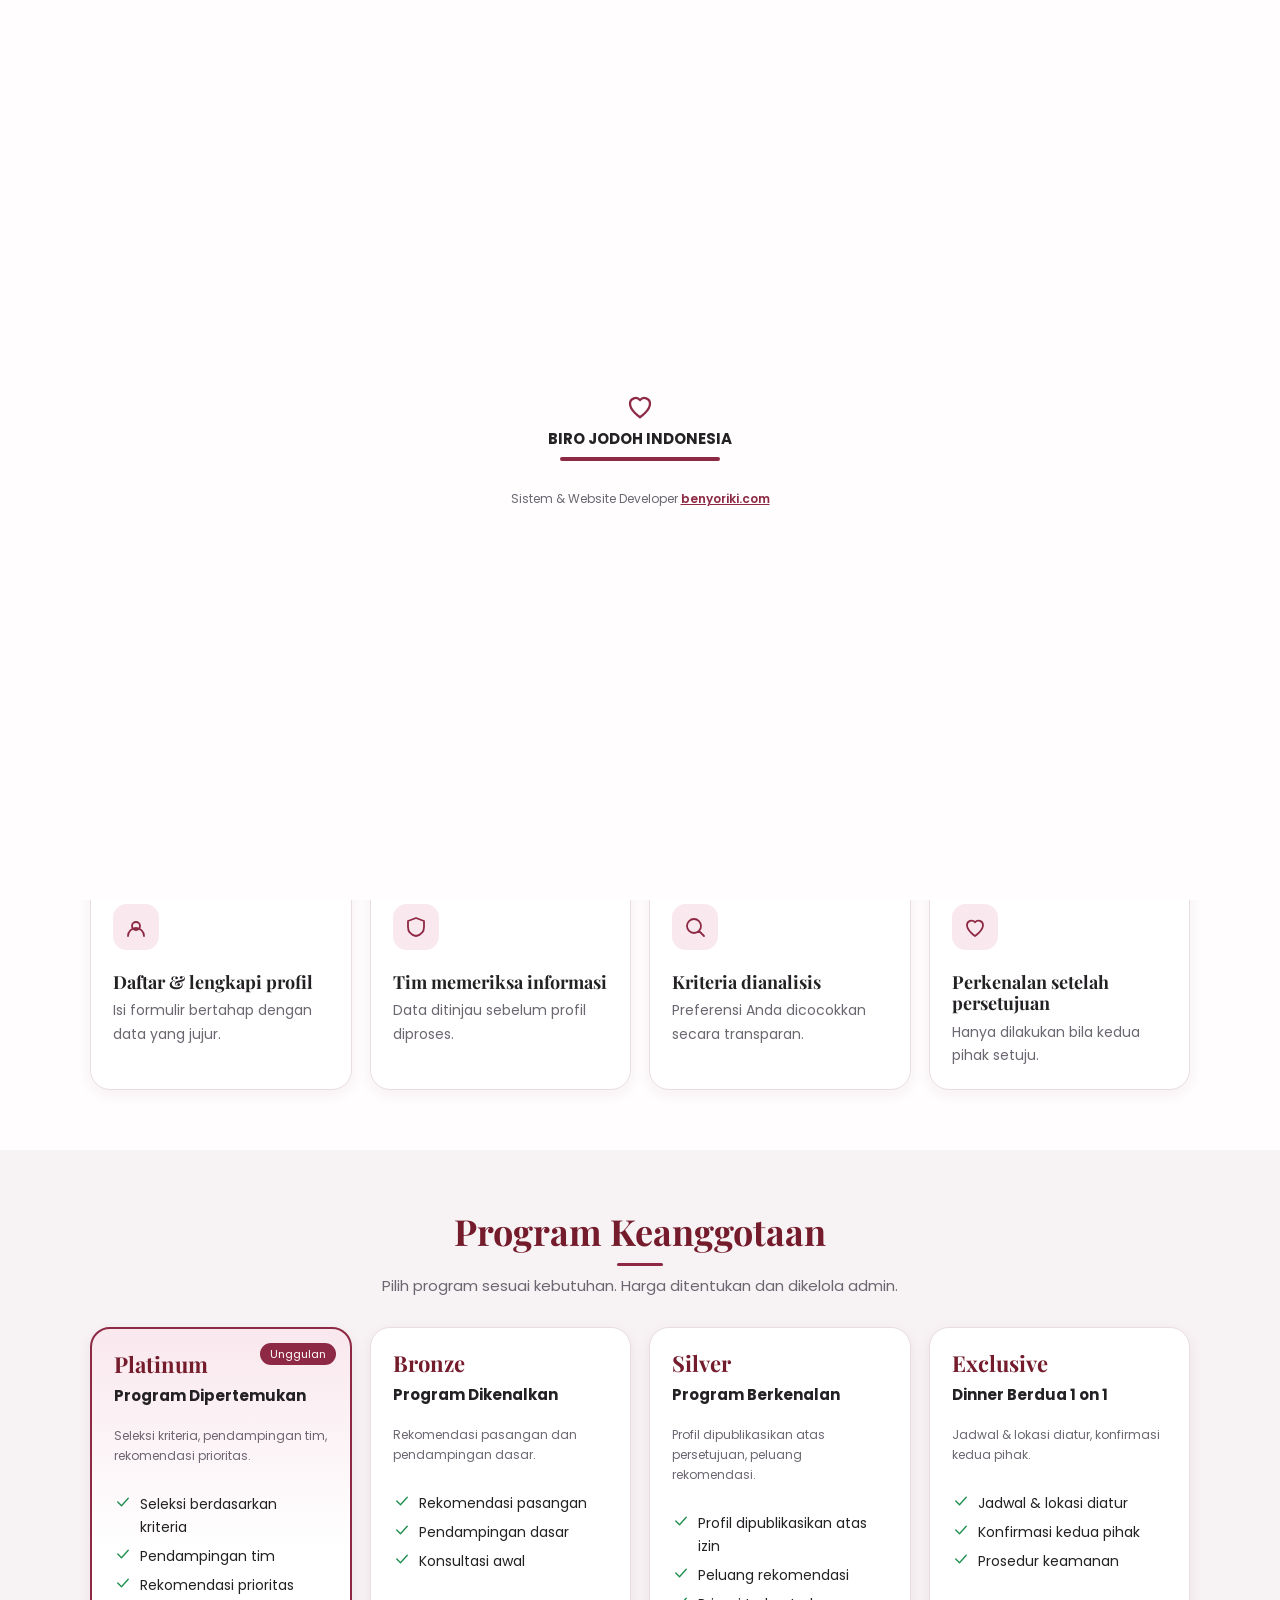
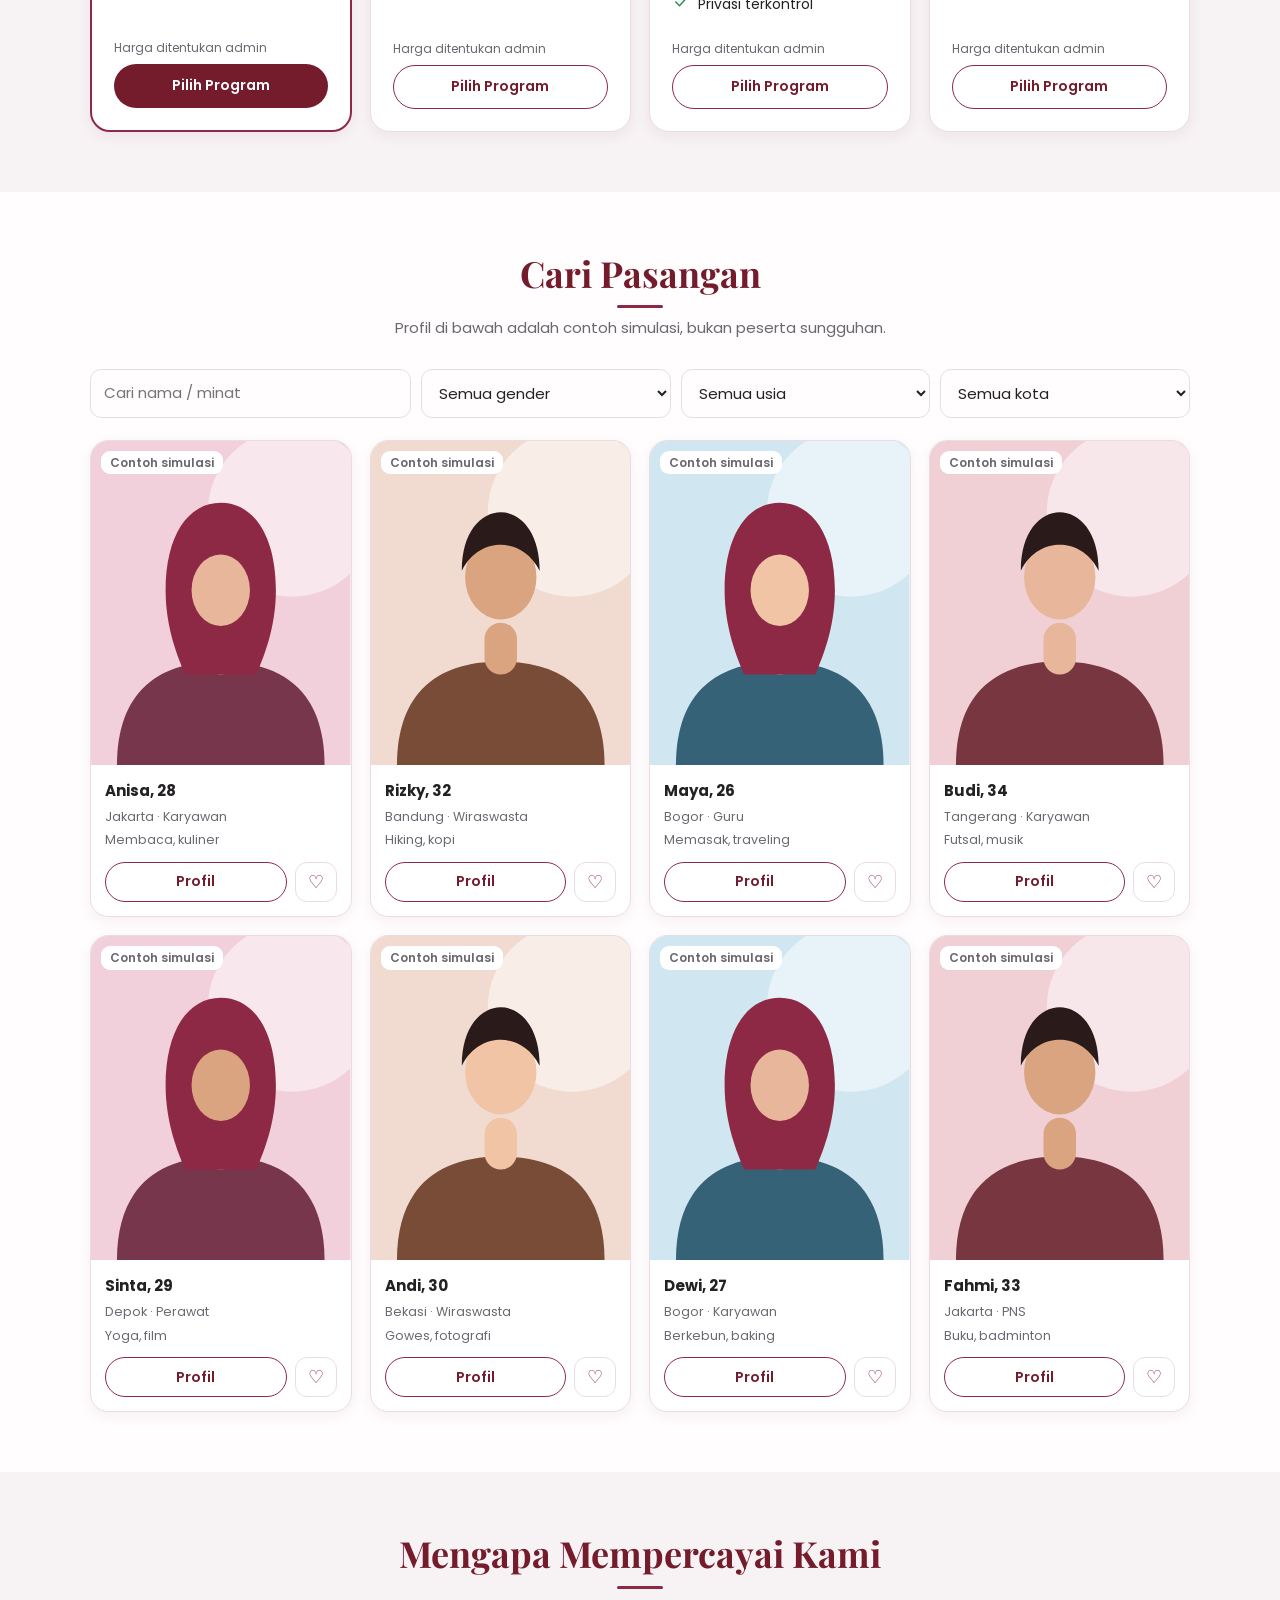
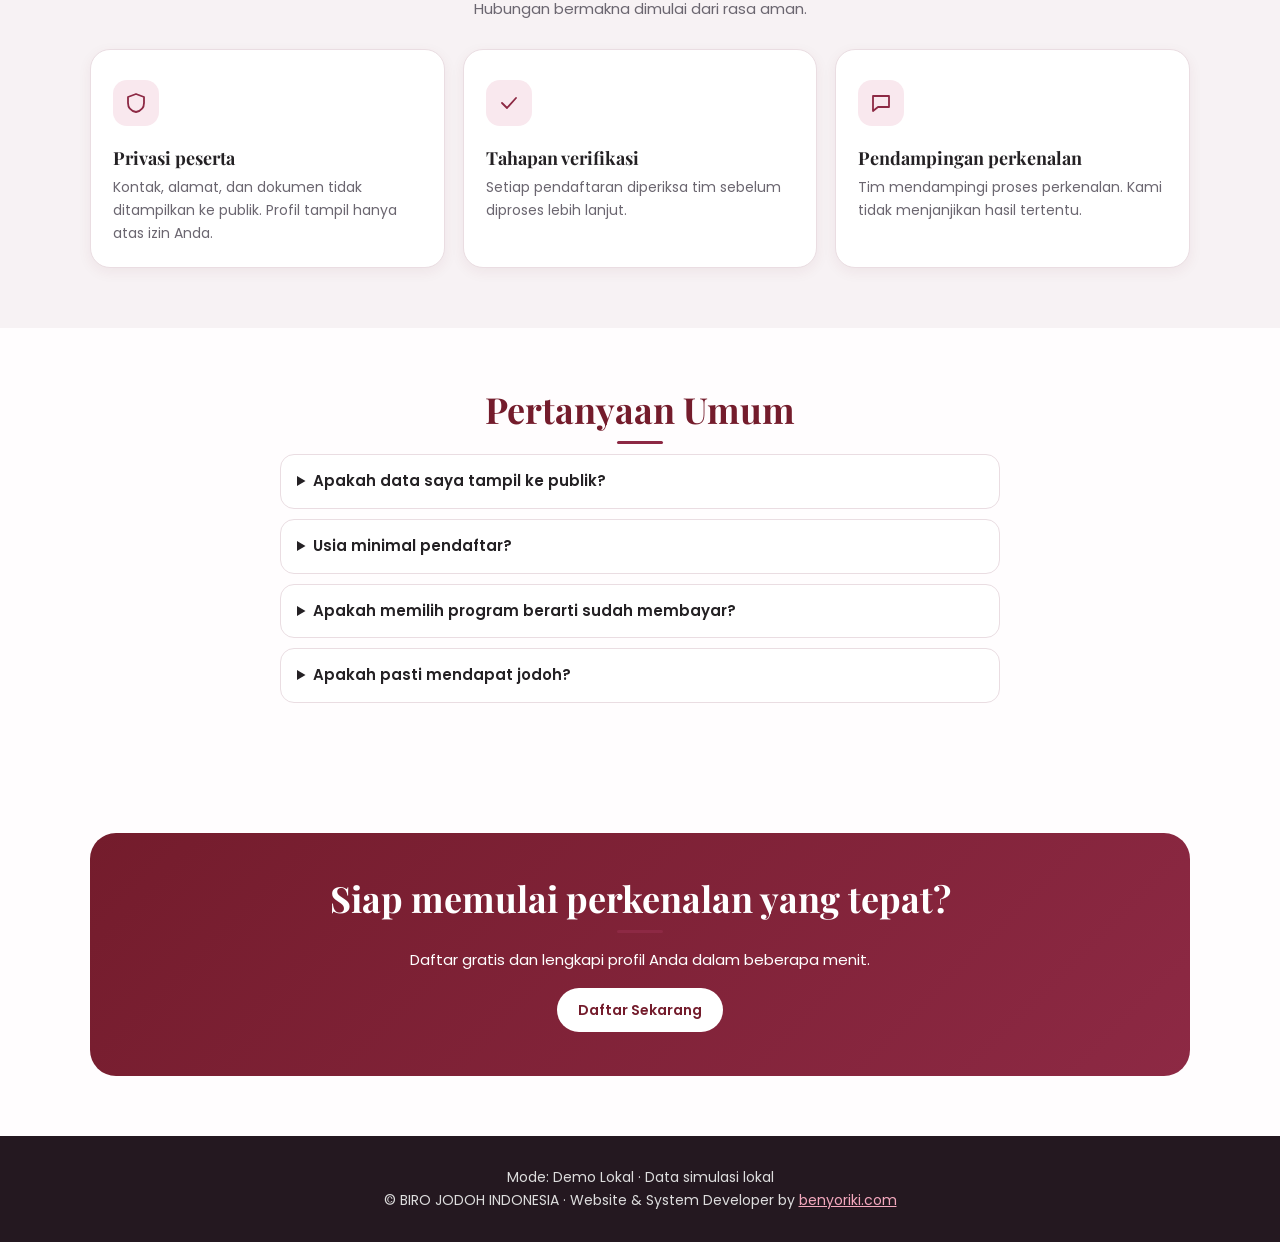
==== commit 480e0ce0: "Add files via upload" ====
--- a/index.html
+++ b/index.html
@@ -1 +1 @@
-<!doctype html><html lang="id"><head><title>BIRO JODOH INDONESIA — Temukan Pasangan Serius &amp; Sejalan</title><meta name="description" content="Layanan perkenalan pasangan serius untuk pria dan wanita dewasa di seluruh Indonesia."><meta property="og:title" content="BIRO JODOH INDONESIA"><meta property="og:description" content="Temukan Pasangan Serius &amp; Sejalan di Sini."><meta property="og:image" content="preview.jpg"><meta charset="utf-8"><meta name="viewport" content="width=device-width,initial-scale=1"><link rel="icon" href="favicon.png"><link href="https://fonts.googleapis.com/css2?family=Playfair+Display:wght@600;700&family=Poppins:wght@400;500;600;700&display=swap" rel="stylesheet"><link rel="stylesheet" href="style.css"></head><body data-page="home"><svg width="0" height="0" style="position:absolute"><symbol id="i-heart" viewBox="0 0 24 24"><path d="M12 21s-8-5.3-8-11a4.5 4.5 0 0 1 8-2.7A4.5 4.5 0 0 1 20 10c0 5.7-8 11-8 11z"/></symbol><symbol id="i-shield" viewBox="0 0 24 24"><path d="M12 3l8 3v6c0 5-3.5 8-8 9-4.5-1-8-4-8-9V6z"/></symbol><symbol id="i-users" viewBox="0 0 24 24"><path d="M16 11a4 4 0 1 0-8 0 4 4 0 0 0 8 0zM4 21a8 8 0 0 1 16 0"/></symbol><symbol id="i-pin" viewBox="0 0 24 24"><path d="M12 21s7-6.2 7-11a7 7 0 0 0-14 0c0 4.8 7 11 7 11zM12 12a2 2 0 1 0 0-4 2 2 0 0 0 0 4z"/></symbol><symbol id="i-check" viewBox="0 0 24 24"><path d="M5 12l5 5 9-10"/></symbol><symbol id="i-search" viewBox="0 0 24 24"><path d="M11 4a7 7 0 1 0 0 14 7 7 0 0 0 0-14zM21 21l-5-5"/></symbol><symbol id="i-chat" viewBox="0 0 24 24"><path d="M4 5h16v11H9l-5 4z"/></symbol></svg><div id="loader"><svg viewBox="0 0 24 24" class="i" style="width:30px;height:30px"><use href="#i-heart"/></svg><b>BIRO JODOH INDONESIA</b><div class="bar"><i></i></div></div><div id="toast"></div><nav><div class="wrap"><a class="brand" href="index.html"><svg viewBox="0 0 24 24" class="i" style="width:30px;height:30px"><use href="#i-heart"/></svg><span><b>BIRO JODOH</b><small>INDONESIA</small></span></a><button id="bg" class="btn o" aria-label="Buka menu">☰</button><div class="m"><a href="index.html">Beranda</a><a href="index.html#program">Program</a><a href="index.html#cari">Cari Pasangan</a><a href="index.html#cara">Cara Kerja</a><a href="index.html#faq">FAQ</a><button id="tt" class="btn o" aria-label="Ganti tema">🌓</button><a class="btn o" href="admin.html">Login</a><a class="btn" href="daftar.html">Daftar Sekarang</a></div></div></nav><header class="hero"><div class="wrap"><div><span class="tag">Biro Jodoh Indonesia</span><h1>Temukan Pasangan <em>Serius &amp; Sejalan</em> di Sini.</h1><p>Perjalanan menuju hubungan yang bermakna dimulai dari perkenalan yang tepat. Temukan seseorang yang memiliki nilai, tujuan, dan harapan yang sejalan denganmu.</p><div class="cta"><a class="btn" href="daftar.html">Daftar Sekarang</a><a class="btn o" href="#program">Kenali Program</a></div><div class="pts"><div class="pt"><svg class="i"><use href="#i-heart"/></svg>Pria &amp; wanita dewasa</div><div class="pt"><svg class="i"><use href="#i-users"/></svg>Beragam agama &amp; suku</div><div class="pt"><svg class="i"><use href="#i-pin"/></svg>Seluruh Indonesia</div><div class="pt"><svg class="i"><use href="#i-shield"/></svg>Privasi jadi prioritas</div></div></div><div class="photo"><img src="hero.svg" width="480" height="600" alt="Ilustrasi sepasang kekasih dewasa tersenyum bersama"><div class="float"><svg class="i"><use href="#i-shield"/></svg>Privasi dijaga</div></div></div></header><section id="cara"><div class="wrap"><h2>Langkah Menuju Perkenalan yang Bermakna</h2><p class="lead">Proses sederhana, terarah, dan menghormati privasi.</p><div class="grid"><div class="card stp"><span class="n">LANGKAH 1</span><br><svg class="i"><use href="#i-users"/></svg><h3>Daftar &amp; lengkapi profil</h3><p>Isi formulir bertahap dengan data yang jujur.</p></div><div class="card stp"><span class="n">LANGKAH 2</span><br><svg class="i"><use href="#i-shield"/></svg><h3>Tim memeriksa informasi</h3><p>Data ditinjau sebelum profil diproses.</p></div><div class="card stp"><span class="n">LANGKAH 3</span><br><svg class="i"><use href="#i-search"/></svg><h3>Kriteria dianalisis</h3><p>Preferensi Anda dicocokkan secara transparan.</p></div><div class="card stp"><span class="n">LANGKAH 4</span><br><svg class="i"><use href="#i-heart"/></svg><h3>Perkenalan setelah persetujuan</h3><p>Hanya dilakukan bila kedua pihak setuju.</p></div></div></div></section><section id="program" class="alt"><div class="wrap"><h2>Program Keanggotaan</h2><p class="lead">Pilih program sesuai kebutuhan. Harga ditentukan dan dikelola admin.</p><div class="grid" id="pg"></div></div></section><section id="cari"><div class="wrap"><h2>Cari Pasangan</h2><p class="lead">Profil di bawah adalah contoh simulasi, bukan peserta sungguhan.</p><div class="flt"><input id="q" placeholder="Cari nama / minat" aria-label="Cari"><select id="fg" aria-label="Gender"><option value="">Semua gender</option><option>Pria</option><option>Wanita</option></select><select id="fa" aria-label="Usia"><option value="">Semua usia</option><option value="1">Di bawah 28</option><option value="2">28–35</option><option value="3">Di atas 35</option></select><select id="fc" aria-label="Kota"><option value="">Semua kota</option><option>Jakarta</option><option>Bandung</option><option>Bogor</option><option>Tangerang</option><option>Depok</option><option>Bekasi</option></select></div><div class="cat" id="cat"></div></div></section><section class="alt"><div class="wrap"><h2>Mengapa Mempercayai Kami</h2><p class="lead">Hubungan bermakna dimulai dari rasa aman.</p><div class="trust"><div class="card stp"><svg class="i"><use href="#i-shield"/></svg><h3>Privasi peserta</h3><p>Kontak, alamat, dan dokumen tidak ditampilkan ke publik. Profil tampil hanya atas izin Anda.</p></div><div class="card stp"><svg class="i"><use href="#i-check"/></svg><h3>Tahapan verifikasi</h3><p>Setiap pendaftaran diperiksa tim sebelum diproses lebih lanjut.</p></div><div class="card stp"><svg class="i"><use href="#i-chat"/></svg><h3>Pendampingan perkenalan</h3><p>Tim mendampingi proses perkenalan. Kami tidak menjanjikan hasil tertentu.</p></div></div></div></section><section id="faq"><div class="wrap" style="max-width:760px"><h2>Pertanyaan Umum</h2><details><summary>Apakah data saya tampil ke publik?</summary><p>Tidak. Profil hanya tampil bila Anda mengizinkan dan telah disetujui admin.</p></details><details><summary>Usia minimal pendaftar?</summary><p>18 tahun.</p></details><details><summary>Apakah memilih program berarti sudah membayar?</summary><p>Tidak. Status pembayaran dikelola terpisah.</p></details><details><summary>Apakah pasti mendapat jodoh?</summary><p>Tidak ada jaminan. Kami membantu proses perkenalan yang terarah.</p></details></div></section><section><div class="wrap"><div class="fin"><h2>Siap memulai perkenalan yang tepat?</h2><p>Daftar gratis dan lengkapi profil Anda dalam beberapa menit.</p><a class="btn" href="daftar.html">Daftar Sekarang</a></div></div></section><footer><div class="wrap"><span id="mode"></span> · Data simulasi lokal<br>© BIRO JODOH INDONESIA · Website &amp; System Developer by <a href="https://benyoriki.com" target="_blank" rel="noopener">benyoriki.com</a></div></footer><script src="app.js"></script></body></html>+<!doctype html><html lang="id"><head><title>BIRO JODOH INDONESIA — Temukan Pasangan Serius &amp; Sejalan</title><meta name="description" content="Layanan perkenalan pasangan serius untuk pria dan wanita dewasa di seluruh Indonesia."><meta property="og:title" content="BIRO JODOH INDONESIA"><meta property="og:description" content="Temukan Pasangan Serius &amp; Sejalan di Sini."><meta property="og:image" content="https://benyoriki.github.io/CariJodoh/preview.jpg"><meta charset="utf-8"><meta name="viewport" content="width=device-width,initial-scale=1"><link rel="icon" href="favicon.png"><link href="https://fonts.googleapis.com/css2?family=Playfair+Display:wght@600;700&family=Poppins:wght@400;500;600;700&display=swap" rel="stylesheet"><link rel="stylesheet" href="style.css"></head><body data-page="home"><svg width="0" height="0" style="position:absolute"><symbol id="i-theme" viewBox="0 0 24 24"><path d="M12 3a9 9 0 1 0 0 18zM12 3a9 9 0 0 1 0 18"/></symbol><symbol id="i-menu" viewBox="0 0 24 24"><path d="M4 7h16M4 12h16M4 17h16"/></symbol><symbol id="i-dash" viewBox="0 0 24 24"><path d="M4 4h7v7H4zM13 4h7v7h-7zM4 13h7v7H4zM13 13h7v7h-7z"/></symbol><symbol id="i-bell" viewBox="0 0 24 24"><path d="M6 17h12l-2-3v-4a4 4 0 0 0-8 0v4zM10 20h4"/></symbol><symbol id="i-gear" viewBox="0 0 24 24"><path d="M12 15a3 3 0 1 0 0-6 3 3 0 0 0 0 6zM12 3v3M12 18v3M3 12h3M18 12h3"/></symbol><symbol id="i-file" viewBox="0 0 24 24"><path d="M6 3h9l4 4v14H6zM9 12h6M9 16h6"/></symbol><symbol id="i-heart" viewBox="0 0 24 24"><path d="M12 21s-8-5.3-8-11a4.5 4.5 0 0 1 8-2.7A4.5 4.5 0 0 1 20 10c0 5.7-8 11-8 11z"/></symbol><symbol id="i-shield" viewBox="0 0 24 24"><path d="M12 3l8 3v6c0 5-3.5 8-8 9-4.5-1-8-4-8-9V6z"/></symbol><symbol id="i-users" viewBox="0 0 24 24"><path d="M16 11a4 4 0 1 0-8 0 4 4 0 0 0 8 0zM4 21a8 8 0 0 1 16 0"/></symbol><symbol id="i-pin" viewBox="0 0 24 24"><path d="M12 21s7-6.2 7-11a7 7 0 0 0-14 0c0 4.8 7 11 7 11zM12 12a2 2 0 1 0 0-4 2 2 0 0 0 0 4z"/></symbol><symbol id="i-check" viewBox="0 0 24 24"><path d="M5 12l5 5 9-10"/></symbol><symbol id="i-search" viewBox="0 0 24 24"><path d="M11 4a7 7 0 1 0 0 14 7 7 0 0 0 0-14zM21 21l-5-5"/></symbol><symbol id="i-chat" viewBox="0 0 24 24"><path d="M4 5h16v11H9l-5 4z"/></symbol></svg><div id="loader"><svg viewBox="0 0 24 24" class="i" style="width:30px;height:30px"><use href="#i-heart"/></svg><b>BIRO JODOH INDONESIA</b><div class="bar"><i></i></div><small class="dev">Sistem &amp; Website Developer <a href="https://benyoriki.com" target="_blank" rel="noopener">benyoriki.com</a></small></div><div id="toast"></div><nav><div class="wrap"><a class="brand" href="index.html"><svg viewBox="0 0 24 24" class="i" style="width:30px;height:30px"><use href="#i-heart"/></svg><span><b>BIRO JODOH</b><small>INDONESIA</small></span></a><button id="bg" class="btn o" aria-label="Buka menu"><svg class="i"><use href="#i-menu"/></svg></button><div class="m"><span class="lk"><a href="index.html">Beranda</a><a href="index.html#program">Program</a><a href="index.html#cari">Cari Pasangan</a><a href="index.html#cara">Cara Kerja</a><a href="index.html#faq">FAQ</a></span><span class="ac"><button id="tt" class="btn o" aria-label="Ganti tema"><svg class="i"><use href="#i-theme"/></svg></button><a class="btn o" href="admin.html">Login</a><a class="btn" href="daftar.html">Daftar Sekarang</a></span></div></div></nav><header class="hero"><div class="wrap"><div><span class="tag">Biro Jodoh Indonesia</span><h1>Temukan Pasangan <em>Serius &amp; Sejalan</em> di Sini.</h1><p>Perkenalan yang bermakna dimulai dari kecocokan. Temukan seseorang yang memiliki nilai, tujuan, dan harapan yang sejalan untuk membangun masa depan bersama.</p><div class="cta"><a class="btn" href="daftar.html">Daftar Sekarang</a><a class="btn o" href="#program">Lihat Program</a></div><div class="pts"><div class="pt"><svg class="i"><use href="#i-heart"/></svg>Pria &amp; wanita dewasa</div><div class="pt"><svg class="i"><use href="#i-users"/></svg>Beragam agama &amp; suku</div><div class="pt"><svg class="i"><use href="#i-pin"/></svg>Seluruh Indonesia</div><div class="pt"><svg class="i"><use href="#i-shield"/></svg>Privasi jadi prioritas</div></div></div><div class="photo"><img fetchpriority="high" src="hero.svg" width="480" height="600" alt="Ilustrasi sepasang kekasih dewasa tersenyum bersama"><div class="float"><svg class="i"><use href="#i-shield"/></svg>Privasi dijaga</div></div></div></header><section id="cara"><div class="wrap"><h2>Langkah Menuju Perkenalan yang Bermakna</h2><p class="lead">Proses sederhana, terarah, dan menghormati privasi.</p><div class="grid"><div class="card stp"><span class="n">LANGKAH 1</span><br><svg class="i"><use href="#i-users"/></svg><h3>Daftar &amp; lengkapi profil</h3><p>Isi formulir bertahap dengan data yang jujur.</p></div><div class="card stp"><span class="n">LANGKAH 2</span><br><svg class="i"><use href="#i-shield"/></svg><h3>Tim memeriksa informasi</h3><p>Data ditinjau sebelum profil diproses.</p></div><div class="card stp"><span class="n">LANGKAH 3</span><br><svg class="i"><use href="#i-search"/></svg><h3>Kriteria dianalisis</h3><p>Preferensi Anda dicocokkan secara transparan.</p></div><div class="card stp"><span class="n">LANGKAH 4</span><br><svg class="i"><use href="#i-heart"/></svg><h3>Perkenalan setelah persetujuan</h3><p>Hanya dilakukan bila kedua pihak setuju.</p></div></div></div></section><section id="program" class="alt"><div class="wrap"><h2>Program Keanggotaan</h2><p class="lead">Pilih program sesuai kebutuhan. Harga ditentukan dan dikelola admin.</p><div class="grid" id="pg"></div></div></section><section id="cari"><div class="wrap"><h2>Cari Pasangan</h2><p class="lead">Profil di bawah adalah contoh simulasi, bukan peserta sungguhan.</p><div class="flt"><input id="q" placeholder="Cari nama / minat" aria-label="Cari"><select id="fg" aria-label="Gender"><option value="">Semua gender</option><option>Pria</option><option>Wanita</option></select><select id="fa" aria-label="Usia"><option value="">Semua usia</option><option value="1">Di bawah 28</option><option value="2">28–35</option><option value="3">Di atas 35</option></select><select id="fc" aria-label="Kota"><option value="">Semua kota</option><option>Jakarta</option><option>Bandung</option><option>Bogor</option><option>Tangerang</option><option>Depok</option><option>Bekasi</option></select></div><div class="cat" id="cat"></div></div></section><section class="alt"><div class="wrap"><h2>Mengapa Mempercayai Kami</h2><p class="lead">Hubungan bermakna dimulai dari rasa aman.</p><div class="trust"><div class="card stp"><svg class="i"><use href="#i-shield"/></svg><h3>Privasi peserta</h3><p>Kontak, alamat, dan dokumen tidak ditampilkan ke publik. Profil tampil hanya atas izin Anda.</p></div><div class="card stp"><svg class="i"><use href="#i-check"/></svg><h3>Tahapan verifikasi</h3><p>Setiap pendaftaran diperiksa tim sebelum diproses lebih lanjut.</p></div><div class="card stp"><svg class="i"><use href="#i-chat"/></svg><h3>Pendampingan perkenalan</h3><p>Tim mendampingi proses perkenalan. Kami tidak menjanjikan hasil tertentu.</p></div></div></div></section><section id="faq"><div class="wrap" style="max-width:760px"><h2>Pertanyaan Umum</h2><details><summary>Apakah data saya tampil ke publik?</summary><p>Tidak. Profil hanya tampil bila Anda mengizinkan dan telah disetujui admin.</p></details><details><summary>Usia minimal pendaftar?</summary><p>18 tahun.</p></details><details><summary>Apakah memilih program berarti sudah membayar?</summary><p>Tidak. Status pembayaran dikelola terpisah.</p></details><details><summary>Apakah pasti mendapat jodoh?</summary><p>Tidak ada jaminan. Kami membantu proses perkenalan yang terarah.</p></details></div></section><section><div class="wrap"><div class="fin"><h2>Siap memulai perkenalan yang tepat?</h2><p>Daftar gratis dan lengkapi profil Anda dalam beberapa menit.</p><a class="btn" href="daftar.html">Daftar Sekarang</a></div></div></section><footer><div class="wrap"><span id="mode"></span> · Data simulasi lokal<br>© BIRO JODOH INDONESIA · Website &amp; System Developer by <a href="https://benyoriki.com" target="_blank" rel="noopener">benyoriki.com</a></div></footer><script src="app.js"></script></body></html>
--- a/style.css
+++ b/style.css
@@ -5,7 +5,7 @@
 h1,h2,h3{font-family:'Playfair Display',Georgia,serif;line-height:1.2}h2{font-size:clamp(26px,4vw,36px);color:var(--mar);text-align:center;margin:0 0 8px}[data-theme=dark] h2{color:#f0a9bd}.lead{text-align:center;color:var(--mut);max-width:560px;margin:0 auto 28px}
 #loader{position:fixed;inset:0;background:var(--bg);display:grid;place-content:center;justify-items:center;gap:6px;z-index:99;transition:opacity .4s}#loader svg{width:54px;color:var(--bur);animation:p 1s infinite}#loader.off{opacity:0;pointer-events:none}@keyframes p{50%{transform:scale(1.15)}}
 .bar{height:4px;width:160px;background:var(--bd);border-radius:9px;overflow:hidden}.bar i{display:block;height:100%;background:var(--bur);animation:l 3s linear forwards}@keyframes l{from{width:0}to{width:100%}}
-nav{position:sticky;top:0;background:color-mix(in srgb,var(--bg) 92%,transparent);backdrop-filter:blur(10px);border-bottom:1px solid var(--bd);z-index:20}nav .wrap{display:flex;align-items:center;gap:12px;min-height:66px}
+nav{position:sticky;top:0;border-bottom:1px solid var(--bd);z-index:20}nav .wrap{display:flex;align-items:center;gap:12px;min-height:66px}
 .brand{display:flex;align-items:center;gap:9px;text-decoration:none;color:var(--mar);margin-right:auto;line-height:1.1;white-space:nowrap}[data-theme=dark] .brand{color:#f0a9bd}.brand svg{width:30px;color:var(--bur)}.brand b{font:700 15px Poppins;display:block}.brand small{font-size:10px;letter-spacing:.2em;color:var(--mut)}
 nav .m{display:flex;gap:18px;align-items:center}nav .m a:not(.btn){text-decoration:none;color:var(--tx);font-size:14px}nav .m a:not(.btn):hover{color:var(--bur)}#bg{display:none;padding:8px 13px}
 .btn{display:inline-flex;align-items:center;justify-content:center;gap:8px;border:1.5px solid transparent;border-radius:12px;min-height:44px;padding:10px 20px;background:var(--mar);color:#fff!important;font:600 14px Poppins;cursor:pointer;text-decoration:none;transition:.2s}
@@ -37,3 +37,24 @@
 @media(max-width:1000px){.cat{grid-template-columns:repeat(3,1fr)}}
 @media(max-width:760px){.hero{padding:30px 0 20px}.hero .wrap,.two,.trust{grid-template-columns:1fr}.hero .wrap{gap:28px}.photo{margin:auto;max-width:360px}.cat{grid-template-columns:repeat(2,1fr);gap:12px}.pb{padding:10px}.ra .btn{font-size:12px;padding:4px}#bg{display:inline-flex}nav .m{display:none;position:absolute;top:66px;left:0;right:0;background:var(--bg);flex-direction:column;align-items:stretch;padding:16px;border-bottom:1px solid var(--bd)}nav .m.on{display:flex}section{padding:42px 0}
 .adm{grid-template-columns:1fr}.side.m{display:block;position:fixed;left:0;top:0;z-index:50;width:250px;transform:translateX(-100%);transition:.25s}.side.m.on{transform:none}}
+
+nav .m{flex:1;justify-content:space-between}.lk,.ac{display:flex;gap:22px;align-items:center}.lk{margin:0 auto}.ac{gap:10px}.brand{margin-right:0}
+.side a{display:flex;align-items:center;gap:10px}.side a .i{width:18px;height:18px}.soon{margin-left:auto;font-size:10px;font-style:normal;background:#ffffff22;padding:1px 8px;border-radius:9px}
+.sc{display:flex;gap:14px;align-items:center}.sc .i{width:42px;height:42px;padding:10px;border-radius:12px;background:var(--pink);color:var(--bur)}.sc .stat{line-height:1.2}
+.bd2{display:inline-block;font-size:12px;font-weight:600;padding:2px 10px;border-radius:10px;background:var(--pink);color:var(--mar)}.bd2.s2,.bd2.s3{background:#e3f6ea;color:var(--ok)}.bd2.s4,.bd2.s5{background:#fde6e3;color:#b3261e}.bd2.s1{background:#fff3d6;color:#8a5a00}
+[data-theme=dark] .bd2{background:#3a2430;color:#f0a9bd}[data-theme=dark] .bd2.s2,[data-theme=dark] .bd2.s3{background:#173524;color:#7ddca0}[data-theme=dark] .bd2.s4,[data-theme=dark] .bd2.s5{background:#40201f;color:#ff9c94}[data-theme=dark] .badge.sim{background:var(--bg2)}
+.tw table{min-width:680px}.pc{transition:transform .2s,box-shadow .2s}
+@media(hover:hover){.pc:hover,.pr:hover{transform:translateY(-3px)}}
+@media(max-width:760px){nav .m.on .lk,nav .m.on .ac{flex-direction:column;align-items:stretch;margin:0}nav .m a:not(.btn){padding:8px 0}}
+@media(prefers-reduced-motion:reduce){*,*::before,*::after{animation-duration:.01ms!important;transition-duration:.01ms!important;scroll-behavior:auto!important}}
+
+[hidden]{display:none!important}
+nav{background:var(--bg);-webkit-backdrop-filter:none;backdrop-filter:none}.btn{border-radius:999px}.card,.pc{box-shadow:0 4px 14px #741c2c10}.card{border-radius:20px}
+h2::after{content:"";display:block;width:46px;height:3px;background:var(--bur);margin:10px auto 0;border-radius:3px}
+#loader .dev{margin-top:22px;font-size:12px;color:var(--mut)}#loader .dev a{color:var(--bur);font-weight:600}
+#pg,#cara .grid{grid-template-columns:repeat(4,1fr)}.row{align-items:center}#f.card{padding:28px}
+.lg{display:grid;grid-template-columns:1fr 1fr;min-height:100vh}.pn{background:linear-gradient(135deg,var(--mar),var(--bur));color:#fff;padding:48px;display:flex;flex-direction:column;justify-content:center}.pn .brand,.pn .brand small{color:#fff}.pn .brand svg{color:#fff}.pn h2{color:#fff;text-align:left;font-size:38px;margin:28px 0 8px}.pn h2::after{margin-left:0;background:#fff}.pn p{color:#f6dbe3;max-width:360px}
+.fm{display:flex;align-items:center;justify-content:center;padding:32px;background:var(--bg)}#gf{width:100%;max-width:400px}#gf h3{margin:6px 0}.back{font-size:14px;text-decoration:none;display:inline-block;margin-bottom:18px}.pwr{display:flex;gap:8px}.pwr .btn{flex:none}.or{text-align:center;color:var(--mut);font-size:12px;margin:12px 0}.lnk{background:none;border:0;color:var(--mut);text-decoration:underline;cursor:pointer;font:inherit;font-size:12px;padding:6px 0}
+@media(max-width:960px){#bg{display:inline-flex}nav .m{display:none;position:absolute;top:66px;left:0;right:0;background:var(--bg);flex-direction:column;align-items:stretch;padding:16px;border-bottom:1px solid var(--bd)}nav .m.on{display:flex}nav .m.on .lk,nav .m.on .ac{flex-direction:column;align-items:stretch;margin:0}nav .m a:not(.btn){padding:8px 0}.hero .wrap{grid-template-columns:1fr;gap:28px}.photo{margin:auto;max-width:380px}#pg,#cara .grid{grid-template-columns:repeat(2,1fr)}}
+@media(max-width:760px){.lg{grid-template-columns:1fr}.pn{padding:28px 24px}.pn h2{font-size:28px;margin-top:18px}.fm{padding:24px 18px}#f.card{padding:18px}}
+@media(max-width:560px){#pg,#cara .grid{grid-template-columns:1fr}}
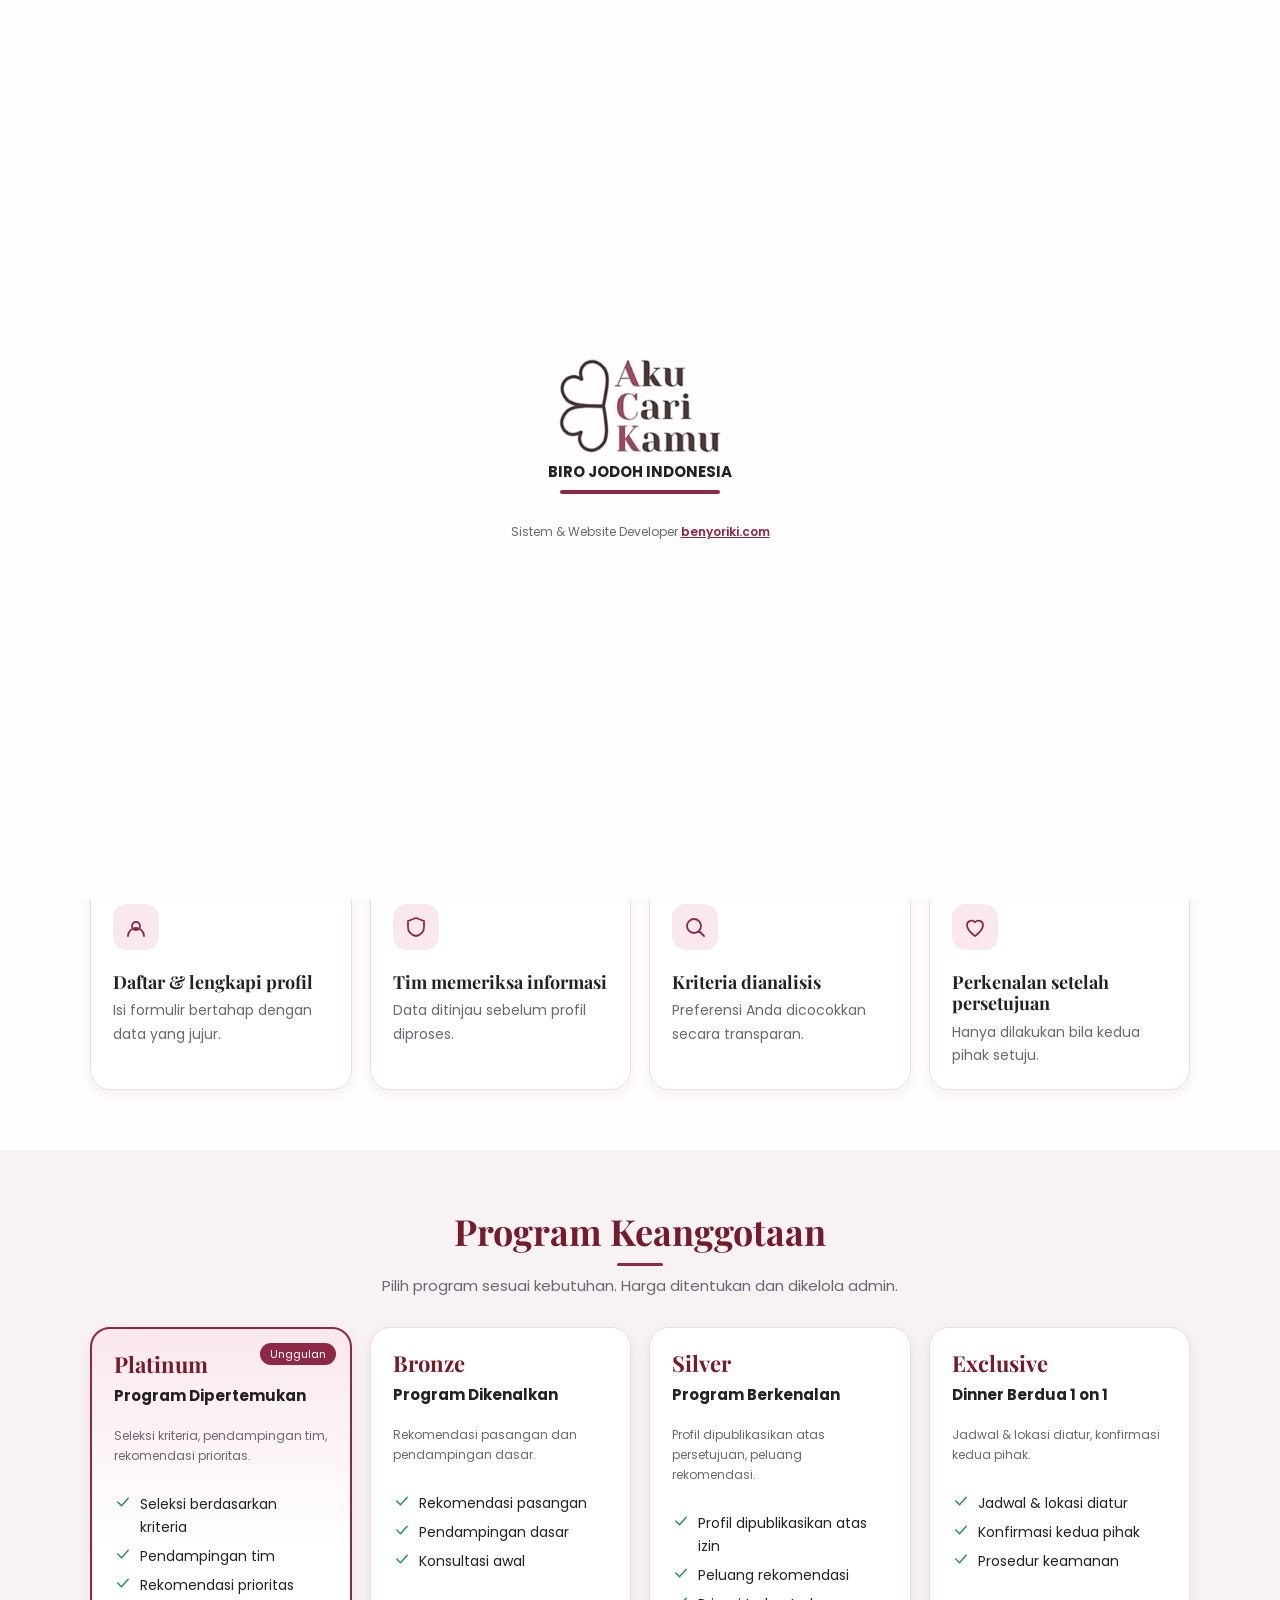
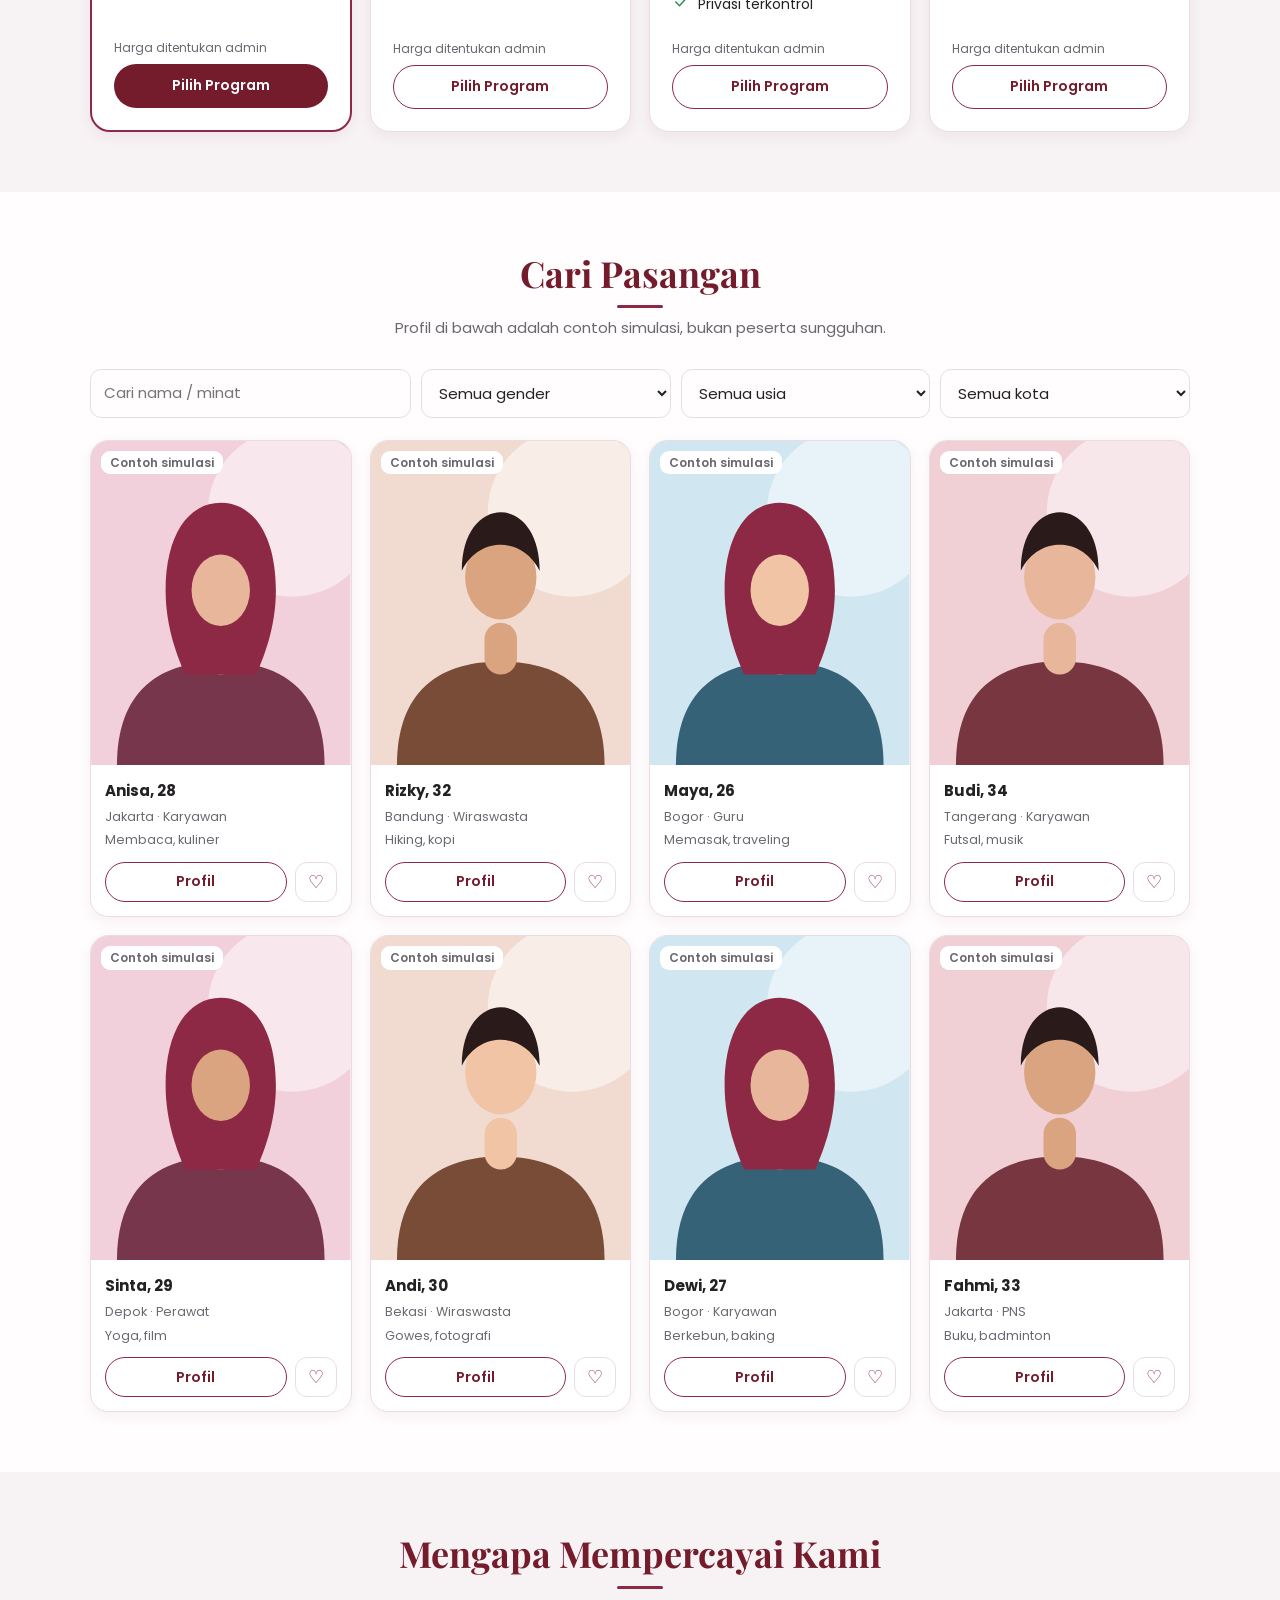
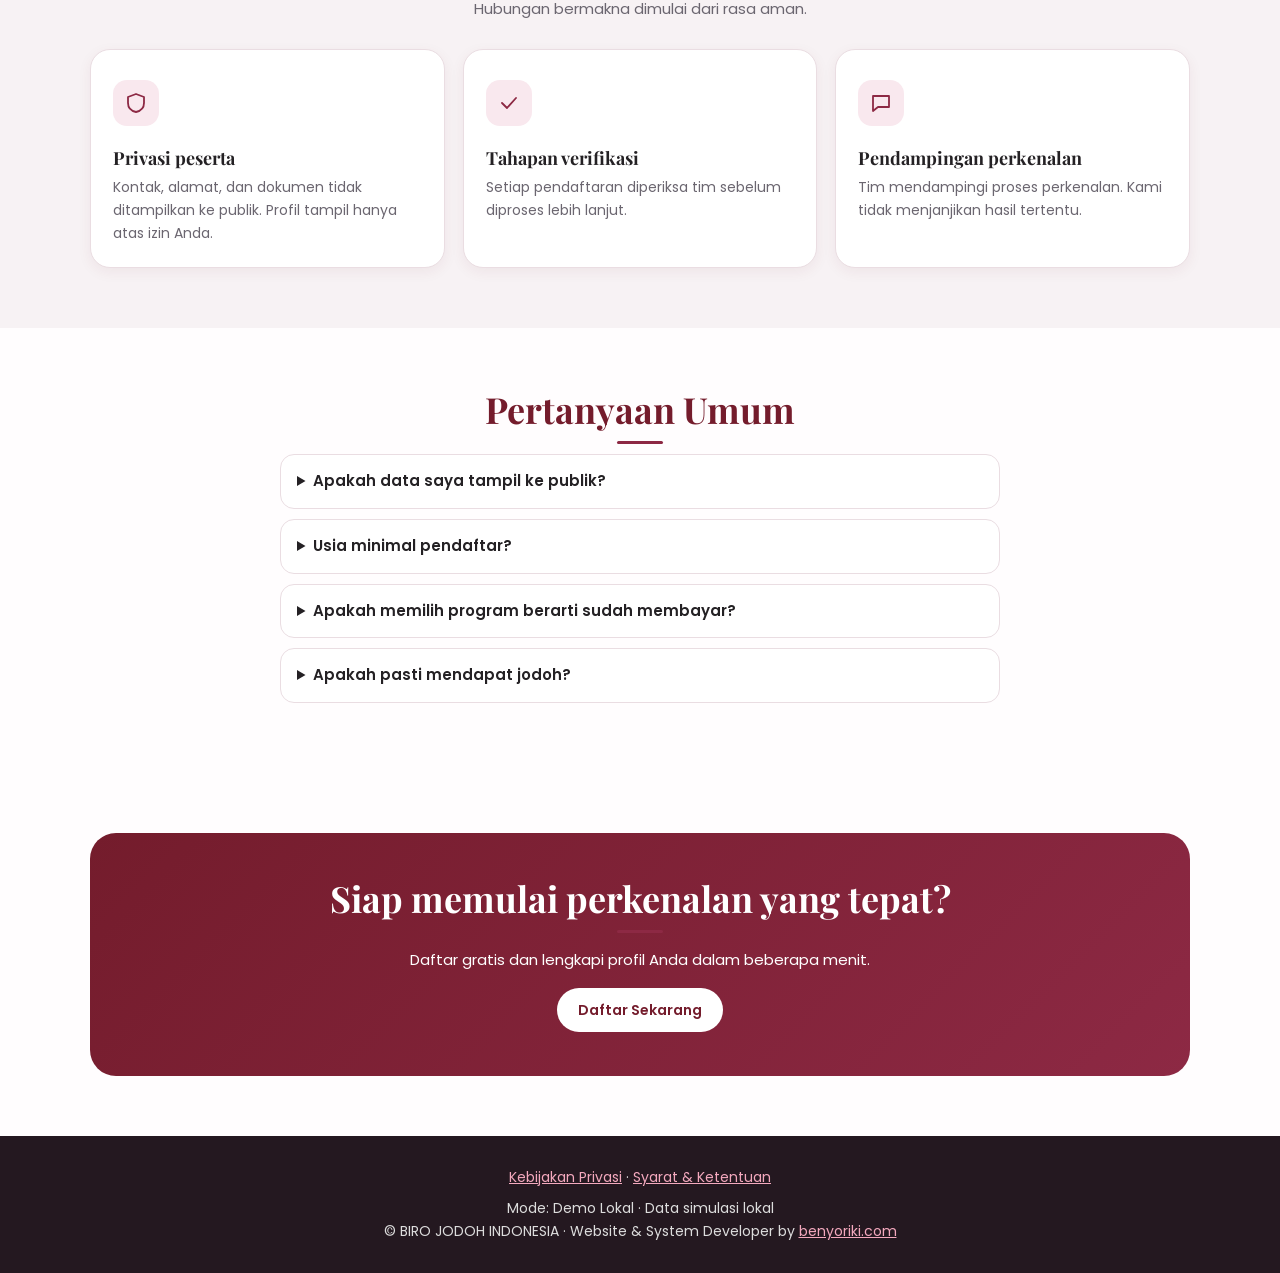
==== commit f1c16c36: "Add files via upload" ====
--- a/index.html
+++ b/index.html
@@ -1 +1 @@
-<!doctype html><html lang="id"><head><title>BIRO JODOH INDONESIA — Temukan Pasangan Serius &amp; Sejalan</title><meta name="description" content="Layanan perkenalan pasangan serius untuk pria dan wanita dewasa di seluruh Indonesia."><meta property="og:title" content="BIRO JODOH INDONESIA"><meta property="og:description" content="Temukan Pasangan Serius &amp; Sejalan di Sini."><meta property="og:image" content="https://benyoriki.github.io/CariJodoh/preview.jpg"><meta charset="utf-8"><meta name="viewport" content="width=device-width,initial-scale=1"><link rel="icon" href="favicon.png"><link href="https://fonts.googleapis.com/css2?family=Playfair+Display:wght@600;700&family=Poppins:wght@400;500;600;700&display=swap" rel="stylesheet"><link rel="stylesheet" href="style.css"></head><body data-page="home"><svg width="0" height="0" style="position:absolute"><symbol id="i-theme" viewBox="0 0 24 24"><path d="M12 3a9 9 0 1 0 0 18zM12 3a9 9 0 0 1 0 18"/></symbol><symbol id="i-menu" viewBox="0 0 24 24"><path d="M4 7h16M4 12h16M4 17h16"/></symbol><symbol id="i-dash" viewBox="0 0 24 24"><path d="M4 4h7v7H4zM13 4h7v7h-7zM4 13h7v7H4zM13 13h7v7h-7z"/></symbol><symbol id="i-bell" viewBox="0 0 24 24"><path d="M6 17h12l-2-3v-4a4 4 0 0 0-8 0v4zM10 20h4"/></symbol><symbol id="i-gear" viewBox="0 0 24 24"><path d="M12 15a3 3 0 1 0 0-6 3 3 0 0 0 0 6zM12 3v3M12 18v3M3 12h3M18 12h3"/></symbol><symbol id="i-file" viewBox="0 0 24 24"><path d="M6 3h9l4 4v14H6zM9 12h6M9 16h6"/></symbol><symbol id="i-heart" viewBox="0 0 24 24"><path d="M12 21s-8-5.3-8-11a4.5 4.5 0 0 1 8-2.7A4.5 4.5 0 0 1 20 10c0 5.7-8 11-8 11z"/></symbol><symbol id="i-shield" viewBox="0 0 24 24"><path d="M12 3l8 3v6c0 5-3.5 8-8 9-4.5-1-8-4-8-9V6z"/></symbol><symbol id="i-users" viewBox="0 0 24 24"><path d="M16 11a4 4 0 1 0-8 0 4 4 0 0 0 8 0zM4 21a8 8 0 0 1 16 0"/></symbol><symbol id="i-pin" viewBox="0 0 24 24"><path d="M12 21s7-6.2 7-11a7 7 0 0 0-14 0c0 4.8 7 11 7 11zM12 12a2 2 0 1 0 0-4 2 2 0 0 0 0 4z"/></symbol><symbol id="i-check" viewBox="0 0 24 24"><path d="M5 12l5 5 9-10"/></symbol><symbol id="i-search" viewBox="0 0 24 24"><path d="M11 4a7 7 0 1 0 0 14 7 7 0 0 0 0-14zM21 21l-5-5"/></symbol><symbol id="i-chat" viewBox="0 0 24 24"><path d="M4 5h16v11H9l-5 4z"/></symbol></svg><div id="loader"><svg viewBox="0 0 24 24" class="i" style="width:30px;height:30px"><use href="#i-heart"/></svg><b>BIRO JODOH INDONESIA</b><div class="bar"><i></i></div><small class="dev">Sistem &amp; Website Developer <a href="https://benyoriki.com" target="_blank" rel="noopener">benyoriki.com</a></small></div><div id="toast"></div><nav><div class="wrap"><a class="brand" href="index.html"><svg viewBox="0 0 24 24" class="i" style="width:30px;height:30px"><use href="#i-heart"/></svg><span><b>BIRO JODOH</b><small>INDONESIA</small></span></a><button id="bg" class="btn o" aria-label="Buka menu"><svg class="i"><use href="#i-menu"/></svg></button><div class="m"><span class="lk"><a href="index.html">Beranda</a><a href="index.html#program">Program</a><a href="index.html#cari">Cari Pasangan</a><a href="index.html#cara">Cara Kerja</a><a href="index.html#faq">FAQ</a></span><span class="ac"><button id="tt" class="btn o" aria-label="Ganti tema"><svg class="i"><use href="#i-theme"/></svg></button><a class="btn o" href="admin.html">Login</a><a class="btn" href="daftar.html">Daftar Sekarang</a></span></div></div></nav><header class="hero"><div class="wrap"><div><span class="tag">Biro Jodoh Indonesia</span><h1>Temukan Pasangan <em>Serius &amp; Sejalan</em> di Sini.</h1><p>Perkenalan yang bermakna dimulai dari kecocokan. Temukan seseorang yang memiliki nilai, tujuan, dan harapan yang sejalan untuk membangun masa depan bersama.</p><div class="cta"><a class="btn" href="daftar.html">Daftar Sekarang</a><a class="btn o" href="#program">Lihat Program</a></div><div class="pts"><div class="pt"><svg class="i"><use href="#i-heart"/></svg>Pria &amp; wanita dewasa</div><div class="pt"><svg class="i"><use href="#i-users"/></svg>Beragam agama &amp; suku</div><div class="pt"><svg class="i"><use href="#i-pin"/></svg>Seluruh Indonesia</div><div class="pt"><svg class="i"><use href="#i-shield"/></svg>Privasi jadi prioritas</div></div></div><div class="photo"><img fetchpriority="high" src="hero.svg" width="480" height="600" alt="Ilustrasi sepasang kekasih dewasa tersenyum bersama"><div class="float"><svg class="i"><use href="#i-shield"/></svg>Privasi dijaga</div></div></div></header><section id="cara"><div class="wrap"><h2>Langkah Menuju Perkenalan yang Bermakna</h2><p class="lead">Proses sederhana, terarah, dan menghormati privasi.</p><div class="grid"><div class="card stp"><span class="n">LANGKAH 1</span><br><svg class="i"><use href="#i-users"/></svg><h3>Daftar &amp; lengkapi profil</h3><p>Isi formulir bertahap dengan data yang jujur.</p></div><div class="card stp"><span class="n">LANGKAH 2</span><br><svg class="i"><use href="#i-shield"/></svg><h3>Tim memeriksa informasi</h3><p>Data ditinjau sebelum profil diproses.</p></div><div class="card stp"><span class="n">LANGKAH 3</span><br><svg class="i"><use href="#i-search"/></svg><h3>Kriteria dianalisis</h3><p>Preferensi Anda dicocokkan secara transparan.</p></div><div class="card stp"><span class="n">LANGKAH 4</span><br><svg class="i"><use href="#i-heart"/></svg><h3>Perkenalan setelah persetujuan</h3><p>Hanya dilakukan bila kedua pihak setuju.</p></div></div></div></section><section id="program" class="alt"><div class="wrap"><h2>Program Keanggotaan</h2><p class="lead">Pilih program sesuai kebutuhan. Harga ditentukan dan dikelola admin.</p><div class="grid" id="pg"></div></div></section><section id="cari"><div class="wrap"><h2>Cari Pasangan</h2><p class="lead">Profil di bawah adalah contoh simulasi, bukan peserta sungguhan.</p><div class="flt"><input id="q" placeholder="Cari nama / minat" aria-label="Cari"><select id="fg" aria-label="Gender"><option value="">Semua gender</option><option>Pria</option><option>Wanita</option></select><select id="fa" aria-label="Usia"><option value="">Semua usia</option><option value="1">Di bawah 28</option><option value="2">28–35</option><option value="3">Di atas 35</option></select><select id="fc" aria-label="Kota"><option value="">Semua kota</option><option>Jakarta</option><option>Bandung</option><option>Bogor</option><option>Tangerang</option><option>Depok</option><option>Bekasi</option></select></div><div class="cat" id="cat"></div></div></section><section class="alt"><div class="wrap"><h2>Mengapa Mempercayai Kami</h2><p class="lead">Hubungan bermakna dimulai dari rasa aman.</p><div class="trust"><div class="card stp"><svg class="i"><use href="#i-shield"/></svg><h3>Privasi peserta</h3><p>Kontak, alamat, dan dokumen tidak ditampilkan ke publik. Profil tampil hanya atas izin Anda.</p></div><div class="card stp"><svg class="i"><use href="#i-check"/></svg><h3>Tahapan verifikasi</h3><p>Setiap pendaftaran diperiksa tim sebelum diproses lebih lanjut.</p></div><div class="card stp"><svg class="i"><use href="#i-chat"/></svg><h3>Pendampingan perkenalan</h3><p>Tim mendampingi proses perkenalan. Kami tidak menjanjikan hasil tertentu.</p></div></div></div></section><section id="faq"><div class="wrap" style="max-width:760px"><h2>Pertanyaan Umum</h2><details><summary>Apakah data saya tampil ke publik?</summary><p>Tidak. Profil hanya tampil bila Anda mengizinkan dan telah disetujui admin.</p></details><details><summary>Usia minimal pendaftar?</summary><p>18 tahun.</p></details><details><summary>Apakah memilih program berarti sudah membayar?</summary><p>Tidak. Status pembayaran dikelola terpisah.</p></details><details><summary>Apakah pasti mendapat jodoh?</summary><p>Tidak ada jaminan. Kami membantu proses perkenalan yang terarah.</p></details></div></section><section><div class="wrap"><div class="fin"><h2>Siap memulai perkenalan yang tepat?</h2><p>Daftar gratis dan lengkapi profil Anda dalam beberapa menit.</p><a class="btn" href="daftar.html">Daftar Sekarang</a></div></div></section><footer><div class="wrap"><span id="mode"></span> · Data simulasi lokal<br>© BIRO JODOH INDONESIA · Website &amp; System Developer by <a href="https://benyoriki.com" target="_blank" rel="noopener">benyoriki.com</a></div></footer><script src="app.js"></script></body></html>+<!doctype html><html lang="id"><head><title>BIRO JODOH INDONESIA — Temukan Pasangan Serius &amp; Sejalan</title><meta name="description" content="Layanan perkenalan pasangan serius untuk pria dan wanita dewasa di seluruh Indonesia."><meta property="og:title" content="BIRO JODOH INDONESIA"><meta property="og:description" content="Temukan Pasangan Serius &amp; Sejalan di Sini."><meta property="og:image" content="https://benyoriki.github.io/CariJodoh/preview.jpg"><meta charset="utf-8"><meta name="viewport" content="width=device-width,initial-scale=1"><link rel="icon" href="favicon.png"><link rel="manifest" href="manifest.json"><meta name="theme-color" content="#741C2C"><link rel="apple-touch-icon" href="icon-192.png"><link href="https://fonts.googleapis.com/css2?family=Playfair+Display:wght@600;700&family=Poppins:wght@400;500;600;700&display=swap" rel="stylesheet"><link rel="stylesheet" href="style.css"></head><body data-page="home"><svg width="0" height="0" style="position:absolute"><symbol id="i-theme" viewBox="0 0 24 24"><path d="M12 3a9 9 0 1 0 0 18zM12 3a9 9 0 0 1 0 18"/></symbol><symbol id="i-menu" viewBox="0 0 24 24"><path d="M4 7h16M4 12h16M4 17h16"/></symbol><symbol id="i-dash" viewBox="0 0 24 24"><path d="M4 4h7v7H4zM13 4h7v7h-7zM4 13h7v7H4zM13 13h7v7h-7z"/></symbol><symbol id="i-bell" viewBox="0 0 24 24"><path d="M6 17h12l-2-3v-4a4 4 0 0 0-8 0v4zM10 20h4"/></symbol><symbol id="i-gear" viewBox="0 0 24 24"><path d="M12 15a3 3 0 1 0 0-6 3 3 0 0 0 0 6zM12 3v3M12 18v3M3 12h3M18 12h3"/></symbol><symbol id="i-file" viewBox="0 0 24 24"><path d="M6 3h9l4 4v14H6zM9 12h6M9 16h6"/></symbol><symbol id="i-heart" viewBox="0 0 24 24"><path d="M12 21s-8-5.3-8-11a4.5 4.5 0 0 1 8-2.7A4.5 4.5 0 0 1 20 10c0 5.7-8 11-8 11z"/></symbol><symbol id="i-shield" viewBox="0 0 24 24"><path d="M12 3l8 3v6c0 5-3.5 8-8 9-4.5-1-8-4-8-9V6z"/></symbol><symbol id="i-users" viewBox="0 0 24 24"><path d="M16 11a4 4 0 1 0-8 0 4 4 0 0 0 8 0zM4 21a8 8 0 0 1 16 0"/></symbol><symbol id="i-pin" viewBox="0 0 24 24"><path d="M12 21s7-6.2 7-11a7 7 0 0 0-14 0c0 4.8 7 11 7 11zM12 12a2 2 0 1 0 0-4 2 2 0 0 0 0 4z"/></symbol><symbol id="i-check" viewBox="0 0 24 24"><path d="M5 12l5 5 9-10"/></symbol><symbol id="i-search" viewBox="0 0 24 24"><path d="M11 4a7 7 0 1 0 0 14 7 7 0 0 0 0-14zM21 21l-5-5"/></symbol><symbol id="i-chat" viewBox="0 0 24 24"><path d="M4 5h16v11H9l-5 4z"/></symbol></svg><div id="loader"><img class="mk" src="logo.png" width="75" height="44" alt="Logo Aku Cari Kamu"><b>BIRO JODOH INDONESIA</b><div class="bar"><i></i></div><small class="dev">Sistem &amp; Website Developer <a href="https://benyoriki.com" target="_blank" rel="noopener">benyoriki.com</a></small></div><div id="toast"></div><nav><div class="wrap"><a class="brand" href="index.html"><img class="mk" src="logo.png" width="75" height="44" alt="Logo Aku Cari Kamu"><span><b>BIRO JODOH</b><small>INDONESIA</small></span></a><button id="bg" class="btn o" aria-label="Buka menu"><svg class="i"><use href="#i-menu"/></svg></button><div class="m"><span class="lk"><a href="index.html">Beranda</a><a href="index.html#program">Program</a><a href="index.html#cari">Cari Pasangan</a><a href="index.html#cara">Cara Kerja</a><a href="index.html#faq">FAQ</a></span><span class="ac"><button id="inst" class="btn o" hidden>Pasang Aplikasi</button><button id="tt" class="btn o" aria-label="Ganti tema"><svg class="i"><use href="#i-theme"/></svg></button><a class="btn o" href="admin.html">Login</a><a class="btn" href="daftar.html">Daftar Sekarang</a></span></div></div></nav><header class="hero"><div class="wrap"><div><span class="tag">Biro Jodoh Indonesia</span><h1>Temukan Pasangan <em>Serius &amp; Sejalan</em> di Sini.</h1><p>Perkenalan yang bermakna dimulai dari kecocokan. Temukan seseorang yang memiliki nilai, tujuan, dan harapan yang sejalan untuk membangun masa depan bersama.</p><div class="cta"><a class="btn" href="daftar.html">Daftar Sekarang</a><a class="btn o" href="#program">Lihat Program</a></div><div class="pts"><div class="pt"><svg class="i"><use href="#i-heart"/></svg>Pria &amp; wanita dewasa</div><div class="pt"><svg class="i"><use href="#i-users"/></svg>Beragam agama &amp; suku</div><div class="pt"><svg class="i"><use href="#i-pin"/></svg>Seluruh Indonesia</div><div class="pt"><svg class="i"><use href="#i-shield"/></svg>Privasi jadi prioritas</div></div></div><div class="photo"><img fetchpriority="high" src="hero.svg" width="480" height="600" alt="Ilustrasi sepasang kekasih dewasa tersenyum bersama"><div class="float"><svg class="i"><use href="#i-shield"/></svg>Privasi dijaga</div></div></div></header><section id="cara"><div class="wrap"><h2>Langkah Menuju Perkenalan yang Bermakna</h2><p class="lead">Proses sederhana, terarah, dan menghormati privasi.</p><div class="grid"><div class="card stp"><span class="n">LANGKAH 1</span><br><svg class="i"><use href="#i-users"/></svg><h3>Daftar &amp; lengkapi profil</h3><p>Isi formulir bertahap dengan data yang jujur.</p></div><div class="card stp"><span class="n">LANGKAH 2</span><br><svg class="i"><use href="#i-shield"/></svg><h3>Tim memeriksa informasi</h3><p>Data ditinjau sebelum profil diproses.</p></div><div class="card stp"><span class="n">LANGKAH 3</span><br><svg class="i"><use href="#i-search"/></svg><h3>Kriteria dianalisis</h3><p>Preferensi Anda dicocokkan secara transparan.</p></div><div class="card stp"><span class="n">LANGKAH 4</span><br><svg class="i"><use href="#i-heart"/></svg><h3>Perkenalan setelah persetujuan</h3><p>Hanya dilakukan bila kedua pihak setuju.</p></div></div></div></section><section id="program" class="alt"><div class="wrap"><h2>Program Keanggotaan</h2><p class="lead">Pilih program sesuai kebutuhan. Harga ditentukan dan dikelola admin.</p><div class="grid" id="pg"></div></div></section><section id="cari"><div class="wrap"><h2>Cari Pasangan</h2><p class="lead">Profil di bawah adalah contoh simulasi, bukan peserta sungguhan.</p><div class="flt"><input id="q" placeholder="Cari nama / minat" aria-label="Cari"><select id="fg" aria-label="Gender"><option value="">Semua gender</option><option>Pria</option><option>Wanita</option></select><select id="fa" aria-label="Usia"><option value="">Semua usia</option><option value="1">Di bawah 28</option><option value="2">28–35</option><option value="3">Di atas 35</option></select><select id="fc" aria-label="Kota"><option value="">Semua kota</option><option>Jakarta</option><option>Bandung</option><option>Bogor</option><option>Tangerang</option><option>Depok</option><option>Bekasi</option></select></div><div class="cat" id="cat"></div></div></section><section class="alt"><div class="wrap"><h2>Mengapa Mempercayai Kami</h2><p class="lead">Hubungan bermakna dimulai dari rasa aman.</p><div class="trust"><div class="card stp"><svg class="i"><use href="#i-shield"/></svg><h3>Privasi peserta</h3><p>Kontak, alamat, dan dokumen tidak ditampilkan ke publik. Profil tampil hanya atas izin Anda.</p></div><div class="card stp"><svg class="i"><use href="#i-check"/></svg><h3>Tahapan verifikasi</h3><p>Setiap pendaftaran diperiksa tim sebelum diproses lebih lanjut.</p></div><div class="card stp"><svg class="i"><use href="#i-chat"/></svg><h3>Pendampingan perkenalan</h3><p>Tim mendampingi proses perkenalan. Kami tidak menjanjikan hasil tertentu.</p></div></div></div></section><section id="faq"><div class="wrap" style="max-width:760px"><h2>Pertanyaan Umum</h2><details><summary>Apakah data saya tampil ke publik?</summary><p>Tidak. Profil hanya tampil bila Anda mengizinkan dan telah disetujui admin.</p></details><details><summary>Usia minimal pendaftar?</summary><p>18 tahun.</p></details><details><summary>Apakah memilih program berarti sudah membayar?</summary><p>Tidak. Status pembayaran dikelola terpisah.</p></details><details><summary>Apakah pasti mendapat jodoh?</summary><p>Tidak ada jaminan. Kami membantu proses perkenalan yang terarah.</p></details></div></section><section><div class="wrap"><div class="fin"><h2>Siap memulai perkenalan yang tepat?</h2><p>Daftar gratis dan lengkapi profil Anda dalam beberapa menit.</p><a class="btn" href="daftar.html">Daftar Sekarang</a></div></div></section><footer><div class="wrap"><p><a href="kebijakan-privasi.html">Kebijakan Privasi</a> · <a href="syarat-ketentuan.html">Syarat &amp; Ketentuan</a></p><span id="mode"></span> · Data simulasi lokal<br>© BIRO JODOH INDONESIA · Website &amp; System Developer by <a href="https://benyoriki.com" target="_blank" rel="noopener">benyoriki.com</a></div></footer><script src="app.js"></script></body></html>
--- a/style.css
+++ b/style.css
@@ -58,3 +58,18 @@
 @media(max-width:960px){#bg{display:inline-flex}nav .m{display:none;position:absolute;top:66px;left:0;right:0;background:var(--bg);flex-direction:column;align-items:stretch;padding:16px;border-bottom:1px solid var(--bd)}nav .m.on{display:flex}nav .m.on .lk,nav .m.on .ac{flex-direction:column;align-items:stretch;margin:0}nav .m a:not(.btn){padding:8px 0}.hero .wrap{grid-template-columns:1fr;gap:28px}.photo{margin:auto;max-width:380px}#pg,#cara .grid{grid-template-columns:repeat(2,1fr)}}
 @media(max-width:760px){.lg{grid-template-columns:1fr}.pn{padding:28px 24px}.pn h2{font-size:28px;margin-top:18px}.fm{padding:24px 18px}#f.card{padding:18px}}
 @media(max-width:560px){#pg,#cara .grid{grid-template-columns:1fr}}
+
+footer p{margin:0 0 8px}ol li{margin:8px 0}
+
+.mk{height:44px;width:auto;display:block}#loader .mk{height:96px;animation:p 1.2s infinite}.side .mk,.pn .mk,[data-theme=dark] .mk{background:#fff;border-radius:10px;padding:3px 8px}
+@media(max-width:560px){.brand span{display:none}}
+
+.top{background:var(--card);border:1px solid var(--bd);border-radius:16px;padding:10px 14px;box-shadow:var(--sh)}.top h2{font-size:20px}.top h2::after{display:none}.top .btn{min-height:40px;width:40px;padding:0}.top #mode{background:var(--pink);color:var(--mar);padding:3px 10px;border-radius:12px;font-size:11px;white-space:nowrap}[data-theme=dark] .top #mode{color:#f0a9bd}.top #bg{display:none}.main{background:var(--bg2)}
+.side a{margin:2px 0;border-left:3px solid transparent}.side a.act{background:#ffffff14;border-left-color:#e07a96;color:#fff}.side a:hover{background:#ffffff0d}.side a[href="admin.html"]{margin-top:18px;color:#ff9c94}
+.hb{background:linear-gradient(135deg,var(--mar),var(--bur));color:#fff;border-radius:20px;padding:22px 24px;display:flex;gap:16px;align-items:center;justify-content:space-between;flex-wrap:wrap;margin-bottom:16px}.hb h3{margin:0 0 4px;font-size:22px}.hb p{margin:0;color:#f6dbe3;font-size:13px}.qa{display:flex;gap:10px;flex-wrap:wrap}.hb .btn{background:#fff;color:var(--mar)!important}.hb .btn.o{background:transparent;border-color:#fff;color:#fff!important}
+.grid.stg{grid-template-columns:repeat(3,1fr)}.sc .i{background:#8D294420;color:var(--bur)}.sc.c1 .i{background:#e91e6320;color:#d81b60}.sc.c2 .i{background:#c8900020;color:#b07a00}.sc.c3 .i{background:#1e8e4e20;color:#1e8e4e}.sc.c4 .i{background:#3b82d620;color:#3b82d6}.sc.c5 .i{background:#8b5cc620;color:#8b5cc6}.sc{transition:transform .2s}.stat{font-size:28px}
+.dg{display:grid;gap:16px;grid-template-columns:1.4fr 1fr 1fr;margin-top:16px}.chart{height:150px;margin-top:10px}.chart i{background:linear-gradient(180deg,#c46a82,var(--bur));border-radius:8px 8px 0 0}
+.dn{display:flex;gap:16px;align-items:center;flex-wrap:wrap;margin-top:12px}.donut{width:120px;height:120px;border-radius:50%;display:grid;place-items:center;position:relative}.donut::after{content:"";position:absolute;top:22px;right:22px;bottom:22px;left:22px;background:var(--card);border-radius:50%}.donut span{position:relative;z-index:1;font:700 22px Poppins}.lgd{list-style:none;margin:0;padding:0;font-size:12px;flex:1;min-width:130px}.lgd li{display:flex;gap:6px;align-items:center;padding:1px 0}.lgd i{width:10px;height:10px;border-radius:3px;flex:none}.lgd b{margin-left:auto}
+.crop{text-align:center}.cv{position:relative;margin:12px auto;background:#222;overflow:hidden}.cv canvas{display:block;cursor:grab}.cv.rd::after{content:"";position:absolute;top:0;right:0;bottom:0;left:0;border-radius:50%;box-shadow:0 0 0 999px #0008;pointer-events:none}.cv:not(.rd)::after{content:"";position:absolute;top:0;right:0;bottom:0;left:0;border:2px solid #fff;pointer-events:none}.crop input[type=range]{width:100%;min-height:auto;padding:0}.crop .row{justify-content:center}
+@media(max-width:1100px){.dg{grid-template-columns:1fr 1fr}.dg .card:first-child{grid-column:1/-1}}
+@media(max-width:760px){.top #bg{display:inline-flex}.main{padding:12px}.grid.stg{grid-template-columns:repeat(2,1fr);gap:10px}.sc{padding:12px;gap:10px}.sc .i{width:36px;height:36px;padding:8px}.stat{font-size:22px}.sc div{font-size:12px;line-height:1.3}.dg{grid-template-columns:1fr}.hb{padding:16px}.hb h3{font-size:18px}.top #mode{display:none}}
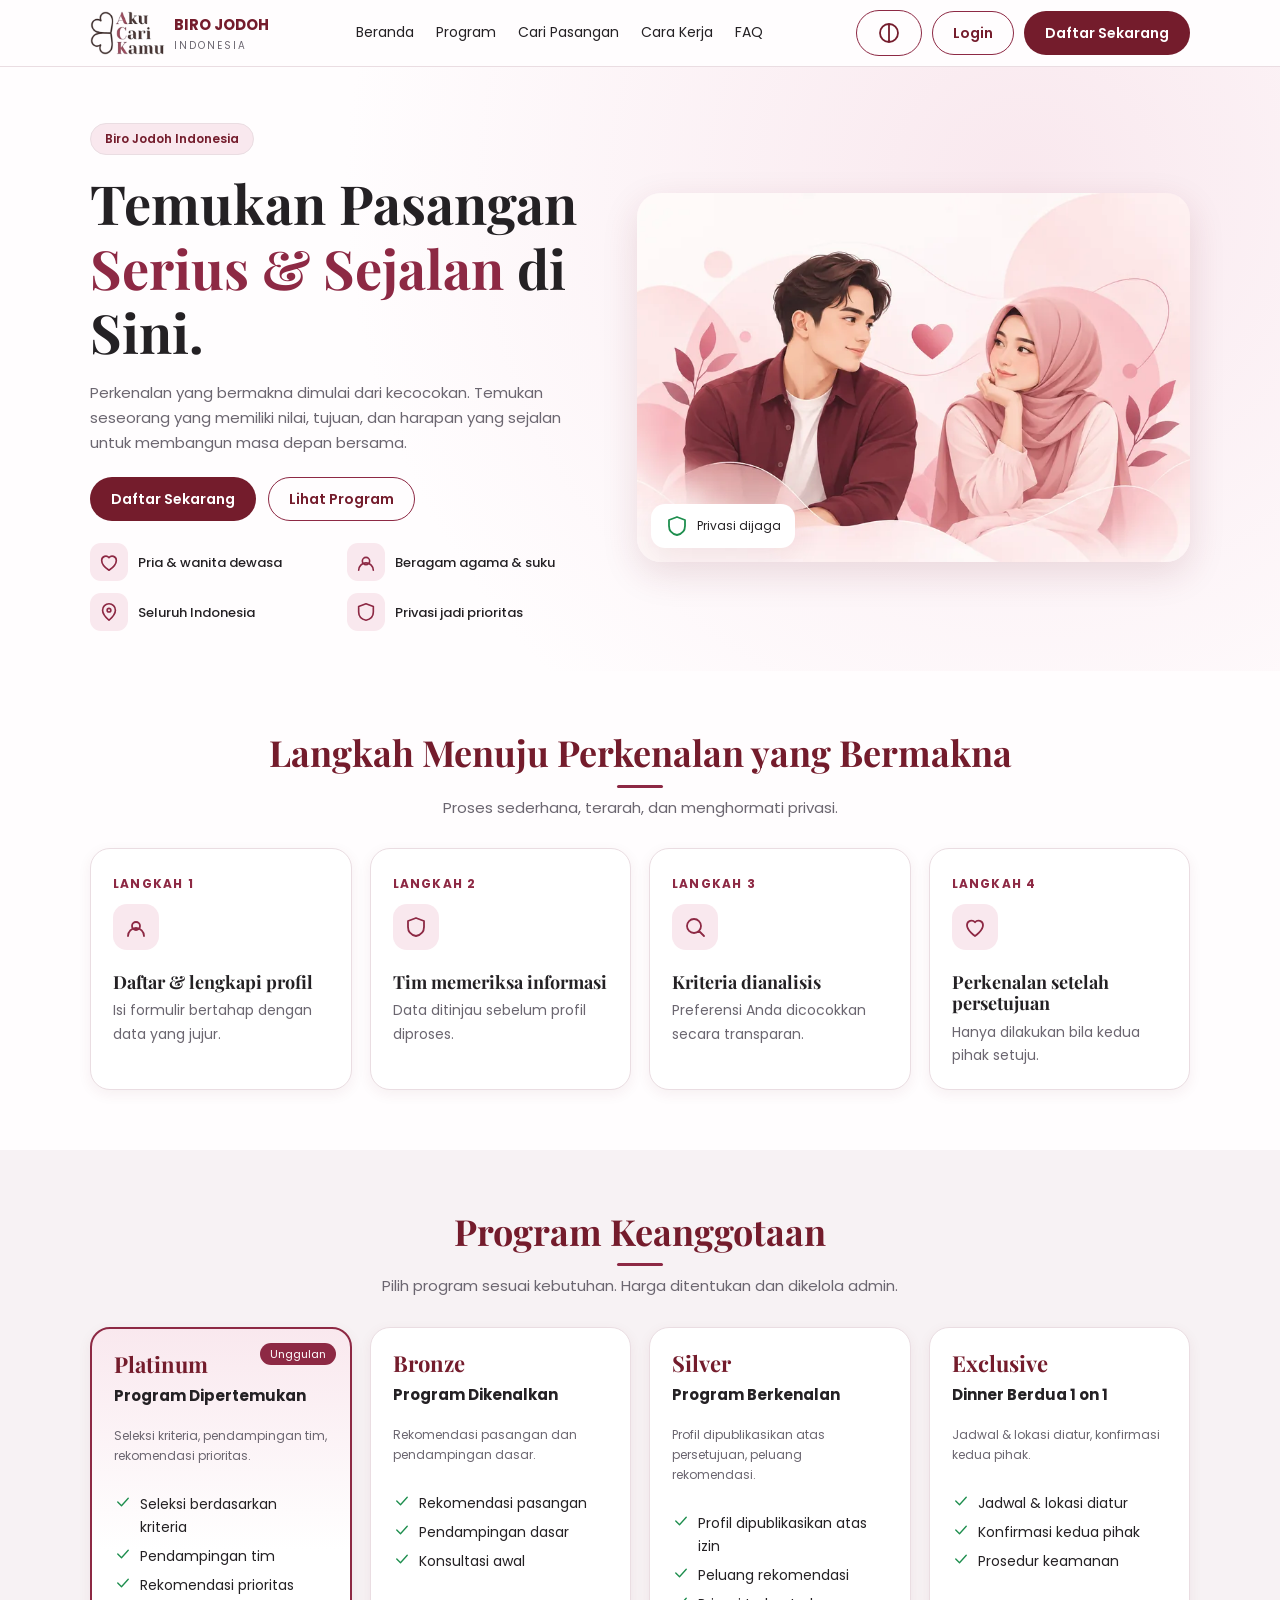
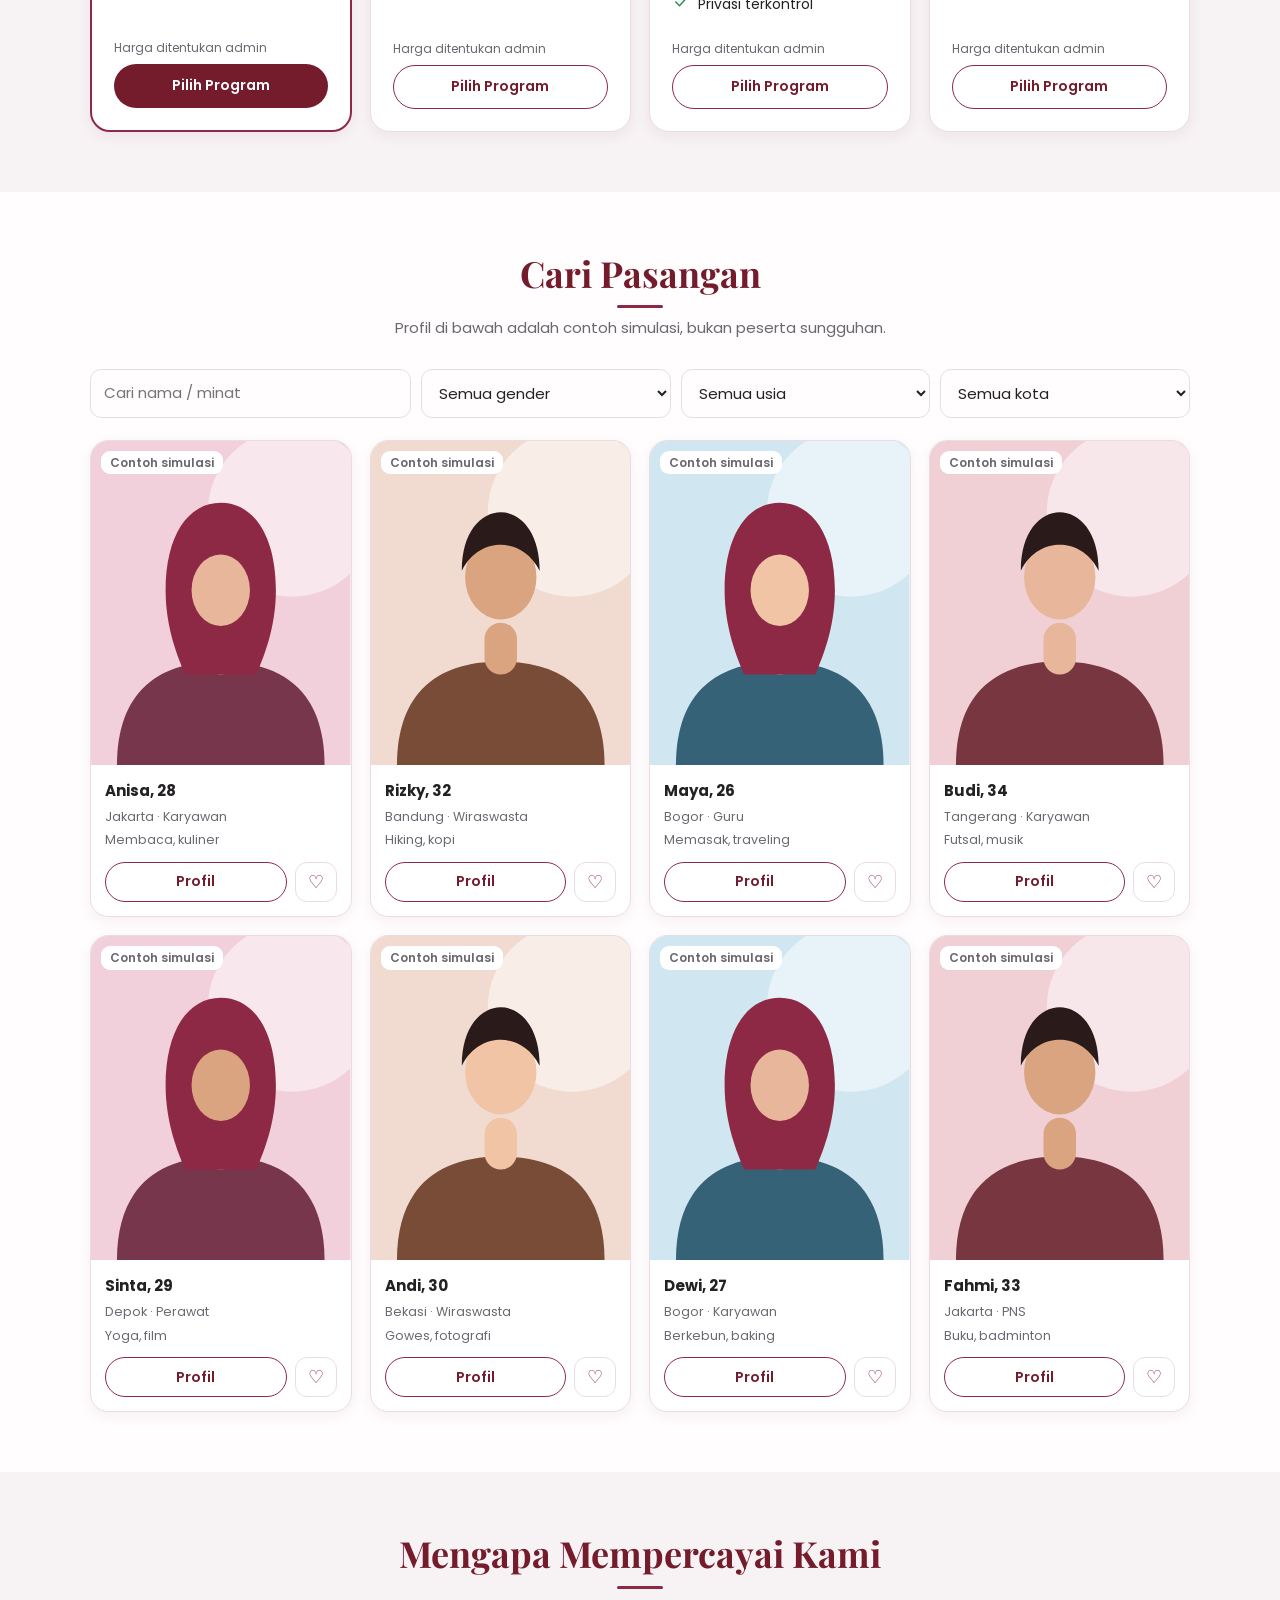
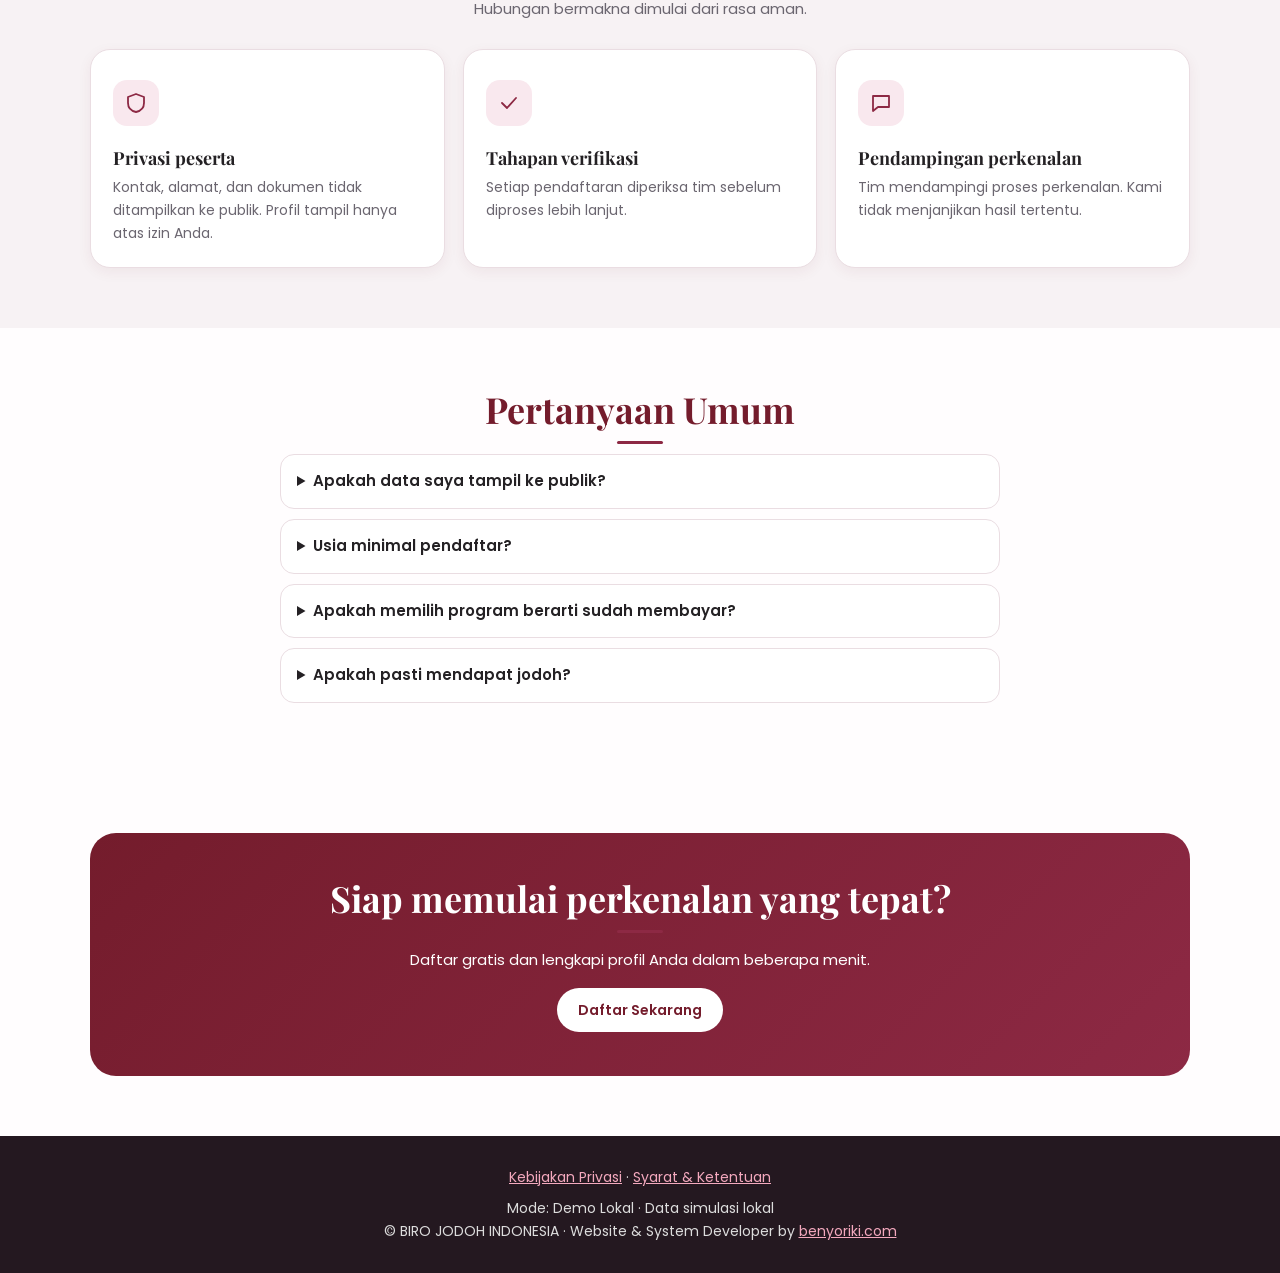
==== commit 9041f551: "Add files via upload" ====
--- a/index.html
+++ b/index.html
@@ -1 +1 @@
-<!doctype html><html lang="id"><head><title>BIRO JODOH INDONESIA — Temukan Pasangan Serius &amp; Sejalan</title><meta name="description" content="Layanan perkenalan pasangan serius untuk pria dan wanita dewasa di seluruh Indonesia."><meta property="og:title" content="BIRO JODOH INDONESIA"><meta property="og:description" content="Temukan Pasangan Serius &amp; Sejalan di Sini."><meta property="og:image" content="https://benyoriki.github.io/CariJodoh/preview.jpg"><meta charset="utf-8"><meta name="viewport" content="width=device-width,initial-scale=1"><link rel="icon" href="favicon.png"><link rel="manifest" href="manifest.json"><meta name="theme-color" content="#741C2C"><link rel="apple-touch-icon" href="icon-192.png"><link href="https://fonts.googleapis.com/css2?family=Playfair+Display:wght@600;700&family=Poppins:wght@400;500;600;700&display=swap" rel="stylesheet"><link rel="stylesheet" href="style.css"></head><body data-page="home"><svg width="0" height="0" style="position:absolute"><symbol id="i-theme" viewBox="0 0 24 24"><path d="M12 3a9 9 0 1 0 0 18zM12 3a9 9 0 0 1 0 18"/></symbol><symbol id="i-menu" viewBox="0 0 24 24"><path d="M4 7h16M4 12h16M4 17h16"/></symbol><symbol id="i-dash" viewBox="0 0 24 24"><path d="M4 4h7v7H4zM13 4h7v7h-7zM4 13h7v7H4zM13 13h7v7h-7z"/></symbol><symbol id="i-bell" viewBox="0 0 24 24"><path d="M6 17h12l-2-3v-4a4 4 0 0 0-8 0v4zM10 20h4"/></symbol><symbol id="i-gear" viewBox="0 0 24 24"><path d="M12 15a3 3 0 1 0 0-6 3 3 0 0 0 0 6zM12 3v3M12 18v3M3 12h3M18 12h3"/></symbol><symbol id="i-file" viewBox="0 0 24 24"><path d="M6 3h9l4 4v14H6zM9 12h6M9 16h6"/></symbol><symbol id="i-heart" viewBox="0 0 24 24"><path d="M12 21s-8-5.3-8-11a4.5 4.5 0 0 1 8-2.7A4.5 4.5 0 0 1 20 10c0 5.7-8 11-8 11z"/></symbol><symbol id="i-shield" viewBox="0 0 24 24"><path d="M12 3l8 3v6c0 5-3.5 8-8 9-4.5-1-8-4-8-9V6z"/></symbol><symbol id="i-users" viewBox="0 0 24 24"><path d="M16 11a4 4 0 1 0-8 0 4 4 0 0 0 8 0zM4 21a8 8 0 0 1 16 0"/></symbol><symbol id="i-pin" viewBox="0 0 24 24"><path d="M12 21s7-6.2 7-11a7 7 0 0 0-14 0c0 4.8 7 11 7 11zM12 12a2 2 0 1 0 0-4 2 2 0 0 0 0 4z"/></symbol><symbol id="i-check" viewBox="0 0 24 24"><path d="M5 12l5 5 9-10"/></symbol><symbol id="i-search" viewBox="0 0 24 24"><path d="M11 4a7 7 0 1 0 0 14 7 7 0 0 0 0-14zM21 21l-5-5"/></symbol><symbol id="i-chat" viewBox="0 0 24 24"><path d="M4 5h16v11H9l-5 4z"/></symbol></svg><div id="loader"><img class="mk" src="logo.png" width="75" height="44" alt="Logo Aku Cari Kamu"><b>BIRO JODOH INDONESIA</b><div class="bar"><i></i></div><small class="dev">Sistem &amp; Website Developer <a href="https://benyoriki.com" target="_blank" rel="noopener">benyoriki.com</a></small></div><div id="toast"></div><nav><div class="wrap"><a class="brand" href="index.html"><img class="mk" src="logo.png" width="75" height="44" alt="Logo Aku Cari Kamu"><span><b>BIRO JODOH</b><small>INDONESIA</small></span></a><button id="bg" class="btn o" aria-label="Buka menu"><svg class="i"><use href="#i-menu"/></svg></button><div class="m"><span class="lk"><a href="index.html">Beranda</a><a href="index.html#program">Program</a><a href="index.html#cari">Cari Pasangan</a><a href="index.html#cara">Cara Kerja</a><a href="index.html#faq">FAQ</a></span><span class="ac"><button id="inst" class="btn o" hidden>Pasang Aplikasi</button><button id="tt" class="btn o" aria-label="Ganti tema"><svg class="i"><use href="#i-theme"/></svg></button><a class="btn o" href="admin.html">Login</a><a class="btn" href="daftar.html">Daftar Sekarang</a></span></div></div></nav><header class="hero"><div class="wrap"><div><span class="tag">Biro Jodoh Indonesia</span><h1>Temukan Pasangan <em>Serius &amp; Sejalan</em> di Sini.</h1><p>Perkenalan yang bermakna dimulai dari kecocokan. Temukan seseorang yang memiliki nilai, tujuan, dan harapan yang sejalan untuk membangun masa depan bersama.</p><div class="cta"><a class="btn" href="daftar.html">Daftar Sekarang</a><a class="btn o" href="#program">Lihat Program</a></div><div class="pts"><div class="pt"><svg class="i"><use href="#i-heart"/></svg>Pria &amp; wanita dewasa</div><div class="pt"><svg class="i"><use href="#i-users"/></svg>Beragam agama &amp; suku</div><div class="pt"><svg class="i"><use href="#i-pin"/></svg>Seluruh Indonesia</div><div class="pt"><svg class="i"><use href="#i-shield"/></svg>Privasi jadi prioritas</div></div></div><div class="photo"><img fetchpriority="high" src="hero.svg" width="480" height="600" alt="Ilustrasi sepasang kekasih dewasa tersenyum bersama"><div class="float"><svg class="i"><use href="#i-shield"/></svg>Privasi dijaga</div></div></div></header><section id="cara"><div class="wrap"><h2>Langkah Menuju Perkenalan yang Bermakna</h2><p class="lead">Proses sederhana, terarah, dan menghormati privasi.</p><div class="grid"><div class="card stp"><span class="n">LANGKAH 1</span><br><svg class="i"><use href="#i-users"/></svg><h3>Daftar &amp; lengkapi profil</h3><p>Isi formulir bertahap dengan data yang jujur.</p></div><div class="card stp"><span class="n">LANGKAH 2</span><br><svg class="i"><use href="#i-shield"/></svg><h3>Tim memeriksa informasi</h3><p>Data ditinjau sebelum profil diproses.</p></div><div class="card stp"><span class="n">LANGKAH 3</span><br><svg class="i"><use href="#i-search"/></svg><h3>Kriteria dianalisis</h3><p>Preferensi Anda dicocokkan secara transparan.</p></div><div class="card stp"><span class="n">LANGKAH 4</span><br><svg class="i"><use href="#i-heart"/></svg><h3>Perkenalan setelah persetujuan</h3><p>Hanya dilakukan bila kedua pihak setuju.</p></div></div></div></section><section id="program" class="alt"><div class="wrap"><h2>Program Keanggotaan</h2><p class="lead">Pilih program sesuai kebutuhan. Harga ditentukan dan dikelola admin.</p><div class="grid" id="pg"></div></div></section><section id="cari"><div class="wrap"><h2>Cari Pasangan</h2><p class="lead">Profil di bawah adalah contoh simulasi, bukan peserta sungguhan.</p><div class="flt"><input id="q" placeholder="Cari nama / minat" aria-label="Cari"><select id="fg" aria-label="Gender"><option value="">Semua gender</option><option>Pria</option><option>Wanita</option></select><select id="fa" aria-label="Usia"><option value="">Semua usia</option><option value="1">Di bawah 28</option><option value="2">28–35</option><option value="3">Di atas 35</option></select><select id="fc" aria-label="Kota"><option value="">Semua kota</option><option>Jakarta</option><option>Bandung</option><option>Bogor</option><option>Tangerang</option><option>Depok</option><option>Bekasi</option></select></div><div class="cat" id="cat"></div></div></section><section class="alt"><div class="wrap"><h2>Mengapa Mempercayai Kami</h2><p class="lead">Hubungan bermakna dimulai dari rasa aman.</p><div class="trust"><div class="card stp"><svg class="i"><use href="#i-shield"/></svg><h3>Privasi peserta</h3><p>Kontak, alamat, dan dokumen tidak ditampilkan ke publik. Profil tampil hanya atas izin Anda.</p></div><div class="card stp"><svg class="i"><use href="#i-check"/></svg><h3>Tahapan verifikasi</h3><p>Setiap pendaftaran diperiksa tim sebelum diproses lebih lanjut.</p></div><div class="card stp"><svg class="i"><use href="#i-chat"/></svg><h3>Pendampingan perkenalan</h3><p>Tim mendampingi proses perkenalan. Kami tidak menjanjikan hasil tertentu.</p></div></div></div></section><section id="faq"><div class="wrap" style="max-width:760px"><h2>Pertanyaan Umum</h2><details><summary>Apakah data saya tampil ke publik?</summary><p>Tidak. Profil hanya tampil bila Anda mengizinkan dan telah disetujui admin.</p></details><details><summary>Usia minimal pendaftar?</summary><p>18 tahun.</p></details><details><summary>Apakah memilih program berarti sudah membayar?</summary><p>Tidak. Status pembayaran dikelola terpisah.</p></details><details><summary>Apakah pasti mendapat jodoh?</summary><p>Tidak ada jaminan. Kami membantu proses perkenalan yang terarah.</p></details></div></section><section><div class="wrap"><div class="fin"><h2>Siap memulai perkenalan yang tepat?</h2><p>Daftar gratis dan lengkapi profil Anda dalam beberapa menit.</p><a class="btn" href="daftar.html">Daftar Sekarang</a></div></div></section><footer><div class="wrap"><p><a href="kebijakan-privasi.html">Kebijakan Privasi</a> · <a href="syarat-ketentuan.html">Syarat &amp; Ketentuan</a></p><span id="mode"></span> · Data simulasi lokal<br>© BIRO JODOH INDONESIA · Website &amp; System Developer by <a href="https://benyoriki.com" target="_blank" rel="noopener">benyoriki.com</a></div></footer><script src="app.js"></script></body></html>+<!doctype html><html lang="id"><head><title>Temukan Pasangan Serius &amp; Sejalan di Sini | Biro Jodoh Indonesia</title><meta name="description" content="Perkenalan serius dengan pendampingan tim dan privasi terjaga, untuk pria &amp; wanita dewasa di seluruh Indonesia. Daftar sekarang, mulai langkah bermakna Anda."><link rel="canonical" href="https://benyoriki.github.io/CariJodoh/"><meta property="og:type" content="website"><meta property="og:site_name" content="BIRO JODOH INDONESIA"><meta property="og:locale" content="id_ID"><meta property="og:url" content="https://benyoriki.github.io/CariJodoh/"><meta property="og:title" content="Temukan Pasangan Serius &amp; Sejalan di Sini | Biro Jodoh Indonesia"><meta property="og:description" content="Perkenalan serius dengan pendampingan tim dan privasi terjaga, untuk pria &amp; wanita dewasa di seluruh Indonesia. Daftar sekarang, mulai langkah bermakna Anda."><meta property="og:image" content="https://benyoriki.github.io/CariJodoh/preview.jpg?v=2"><meta property="og:image:type" content="image/jpeg"><meta property="og:image:width" content="1200"><meta property="og:image:height" content="630"><meta property="og:image:alt" content="Biro Jodoh Indonesia — Temukan Pasangan Serius &amp; Sejalan di Sini"><meta name="twitter:card" content="summary_large_image"><meta name="twitter:title" content="Temukan Pasangan Serius &amp; Sejalan di Sini | Biro Jodoh Indonesia"><meta name="twitter:description" content="Perkenalan serius dengan pendampingan tim dan privasi terjaga, untuk pria &amp; wanita dewasa di seluruh Indonesia. Daftar sekarang, mulai langkah bermakna Anda."><meta name="twitter:image" content="https://benyoriki.github.io/CariJodoh/preview.jpg?v=2"><meta charset="utf-8"><meta name="viewport" content="width=device-width,initial-scale=1"><script>try{var n=performance.getEntriesByType("navigation")[0];if((n&&n.type==="reload")||!sessionStorage.getItem("bji_seen"))document.documentElement.classList.add("ld");sessionStorage.setItem("bji_seen","1")}catch(e){document.documentElement.classList.add("ld")}</script><link rel="icon" href="favicon.png"><link rel="manifest" href="manifest.json"><meta name="theme-color" content="#741C2C"><link rel="apple-touch-icon" href="icon-192.png"><link href="https://fonts.googleapis.com/css2?family=Playfair+Display:wght@600;700&family=Poppins:wght@400;500;600;700&display=swap" rel="stylesheet"><link rel="stylesheet" href="style.css"></head><body data-page="home"><svg width="0" height="0" style="position:absolute"><symbol id="i-theme" viewBox="0 0 24 24"><path d="M12 3a9 9 0 1 0 0 18zM12 3a9 9 0 0 1 0 18"/></symbol><symbol id="i-menu" viewBox="0 0 24 24"><path d="M4 7h16M4 12h16M4 17h16"/></symbol><symbol id="i-dash" viewBox="0 0 24 24"><path d="M4 4h7v7H4zM13 4h7v7h-7zM4 13h7v7H4zM13 13h7v7h-7z"/></symbol><symbol id="i-bell" viewBox="0 0 24 24"><path d="M6 17h12l-2-3v-4a4 4 0 0 0-8 0v4zM10 20h4"/></symbol><symbol id="i-gear" viewBox="0 0 24 24"><path d="M12 15a3 3 0 1 0 0-6 3 3 0 0 0 0 6zM12 3v3M12 18v3M3 12h3M18 12h3"/></symbol><symbol id="i-file" viewBox="0 0 24 24"><path d="M6 3h9l4 4v14H6zM9 12h6M9 16h6"/></symbol><symbol id="i-heart" viewBox="0 0 24 24"><path d="M12 21s-8-5.3-8-11a4.5 4.5 0 0 1 8-2.7A4.5 4.5 0 0 1 20 10c0 5.7-8 11-8 11z"/></symbol><symbol id="i-shield" viewBox="0 0 24 24"><path d="M12 3l8 3v6c0 5-3.5 8-8 9-4.5-1-8-4-8-9V6z"/></symbol><symbol id="i-users" viewBox="0 0 24 24"><path d="M16 11a4 4 0 1 0-8 0 4 4 0 0 0 8 0zM4 21a8 8 0 0 1 16 0"/></symbol><symbol id="i-pin" viewBox="0 0 24 24"><path d="M12 21s7-6.2 7-11a7 7 0 0 0-14 0c0 4.8 7 11 7 11zM12 12a2 2 0 1 0 0-4 2 2 0 0 0 0 4z"/></symbol><symbol id="i-check" viewBox="0 0 24 24"><path d="M5 12l5 5 9-10"/></symbol><symbol id="i-search" viewBox="0 0 24 24"><path d="M11 4a7 7 0 1 0 0 14 7 7 0 0 0 0-14zM21 21l-5-5"/></symbol><symbol id="i-chat" viewBox="0 0 24 24"><path d="M4 5h16v11H9l-5 4z"/></symbol></svg><div id="loader"><img class="mk" src="logo.png" width="75" height="44" alt="Logo Aku Cari Kamu"><b>BIRO JODOH INDONESIA</b><div class="bar"><i></i></div><small class="dev">Sistem &amp; Website Developer <a href="https://benyoriki.com" target="_blank" rel="noopener">benyoriki.com</a></small></div><div id="toast"></div><nav><div class="wrap"><a class="brand" href="index.html"><img class="mk" src="logo.png" width="75" height="44" alt="Logo Aku Cari Kamu"><span><b>BIRO JODOH</b><small>INDONESIA</small></span></a><button id="bg" class="btn o" aria-label="Buka menu"><svg class="i"><use href="#i-menu"/></svg></button><div class="m"><span class="lk"><a href="index.html">Beranda</a><a href="index.html#program">Program</a><a href="index.html#cari">Cari Pasangan</a><a href="index.html#cara">Cara Kerja</a><a href="index.html#faq">FAQ</a></span><span class="ac"><button id="inst" class="btn o" hidden>Pasang Aplikasi</button><button id="tt" class="btn o" aria-label="Ganti tema"><svg class="i"><use href="#i-theme"/></svg></button><a class="btn o" href="admin.html">Login</a><a class="btn" href="daftar.html">Daftar Sekarang</a></span></div></div></nav><header class="hero"><div class="wrap"><div><span class="tag">Biro Jodoh Indonesia</span><h1>Temukan Pasangan <em>Serius &amp; Sejalan</em> di Sini.</h1><p>Perkenalan yang bermakna dimulai dari kecocokan. Temukan seseorang yang memiliki nilai, tujuan, dan harapan yang sejalan untuk membangun masa depan bersama.</p><div class="cta"><a class="btn" href="daftar.html">Daftar Sekarang</a><a class="btn o" href="#program">Lihat Program</a></div><div class="pts"><div class="pt"><svg class="i"><use href="#i-heart"/></svg>Pria &amp; wanita dewasa</div><div class="pt"><svg class="i"><use href="#i-users"/></svg>Beragam agama &amp; suku</div><div class="pt"><svg class="i"><use href="#i-pin"/></svg>Seluruh Indonesia</div><div class="pt"><svg class="i"><use href="#i-shield"/></svg>Privasi jadi prioritas</div></div></div><div class="photo"><img fetchpriority="high" src="hero-1200.webp" srcset="hero-800.webp 800w, hero-1200.webp 1200w" sizes="(max-width:960px) 92vw, 560px" width="1200" height="800" alt="Ilustrasi pasangan dewasa saling berpandangan dan tersenyum"><div class="float"><svg class="i"><use href="#i-shield"/></svg>Privasi dijaga</div></div></div></header><section id="cara"><div class="wrap"><h2>Langkah Menuju Perkenalan yang Bermakna</h2><p class="lead">Proses sederhana, terarah, dan menghormati privasi.</p><div class="grid"><div class="card stp"><span class="n">LANGKAH 1</span><br><svg class="i"><use href="#i-users"/></svg><h3>Daftar &amp; lengkapi profil</h3><p>Isi formulir bertahap dengan data yang jujur.</p></div><div class="card stp"><span class="n">LANGKAH 2</span><br><svg class="i"><use href="#i-shield"/></svg><h3>Tim memeriksa informasi</h3><p>Data ditinjau sebelum profil diproses.</p></div><div class="card stp"><span class="n">LANGKAH 3</span><br><svg class="i"><use href="#i-search"/></svg><h3>Kriteria dianalisis</h3><p>Preferensi Anda dicocokkan secara transparan.</p></div><div class="card stp"><span class="n">LANGKAH 4</span><br><svg class="i"><use href="#i-heart"/></svg><h3>Perkenalan setelah persetujuan</h3><p>Hanya dilakukan bila kedua pihak setuju.</p></div></div></div></section><section id="program" class="alt"><div class="wrap"><h2>Program Keanggotaan</h2><p class="lead">Pilih program sesuai kebutuhan. Harga ditentukan dan dikelola admin.</p><div class="grid" id="pg"></div></div></section><section id="cari"><div class="wrap"><h2>Cari Pasangan</h2><p class="lead">Profil di bawah adalah contoh simulasi, bukan peserta sungguhan.</p><div class="flt"><input id="q" placeholder="Cari nama / minat" aria-label="Cari"><select id="fg" aria-label="Gender"><option value="">Semua gender</option><option>Pria</option><option>Wanita</option></select><select id="fa" aria-label="Usia"><option value="">Semua usia</option><option value="1">Di bawah 28</option><option value="2">28–35</option><option value="3">Di atas 35</option></select><select id="fc" aria-label="Kota"><option value="">Semua kota</option><option>Jakarta</option><option>Bandung</option><option>Bogor</option><option>Tangerang</option><option>Depok</option><option>Bekasi</option></select></div><div class="cat" id="cat"></div></div></section><section class="alt"><div class="wrap"><h2>Mengapa Mempercayai Kami</h2><p class="lead">Hubungan bermakna dimulai dari rasa aman.</p><div class="trust"><div class="card stp"><svg class="i"><use href="#i-shield"/></svg><h3>Privasi peserta</h3><p>Kontak, alamat, dan dokumen tidak ditampilkan ke publik. Profil tampil hanya atas izin Anda.</p></div><div class="card stp"><svg class="i"><use href="#i-check"/></svg><h3>Tahapan verifikasi</h3><p>Setiap pendaftaran diperiksa tim sebelum diproses lebih lanjut.</p></div><div class="card stp"><svg class="i"><use href="#i-chat"/></svg><h3>Pendampingan perkenalan</h3><p>Tim mendampingi proses perkenalan. Kami tidak menjanjikan hasil tertentu.</p></div></div></div></section><section id="faq"><div class="wrap" style="max-width:760px"><h2>Pertanyaan Umum</h2><details><summary>Apakah data saya tampil ke publik?</summary><p>Tidak. Profil hanya tampil bila Anda mengizinkan dan telah disetujui admin.</p></details><details><summary>Usia minimal pendaftar?</summary><p>18 tahun.</p></details><details><summary>Apakah memilih program berarti sudah membayar?</summary><p>Tidak. Status pembayaran dikelola terpisah.</p></details><details><summary>Apakah pasti mendapat jodoh?</summary><p>Tidak ada jaminan. Kami membantu proses perkenalan yang terarah.</p></details></div></section><section><div class="wrap"><div class="fin"><h2>Siap memulai perkenalan yang tepat?</h2><p>Daftar gratis dan lengkapi profil Anda dalam beberapa menit.</p><a class="btn" href="daftar.html">Daftar Sekarang</a></div></div></section><footer><div class="wrap"><p><a href="kebijakan-privasi.html">Kebijakan Privasi</a> · <a href="syarat-ketentuan.html">Syarat &amp; Ketentuan</a></p><span id="mode"></span> · Data simulasi lokal<br>© BIRO JODOH INDONESIA · Website &amp; System Developer by <a href="https://benyoriki.com" target="_blank" rel="noopener">benyoriki.com</a></div></footer><script src="app.js"></script></body></html>
--- a/style.css
+++ b/style.css
@@ -73,3 +73,13 @@
 .crop{text-align:center}.cv{position:relative;margin:12px auto;background:#222;overflow:hidden}.cv canvas{display:block;cursor:grab}.cv.rd::after{content:"";position:absolute;top:0;right:0;bottom:0;left:0;border-radius:50%;box-shadow:0 0 0 999px #0008;pointer-events:none}.cv:not(.rd)::after{content:"";position:absolute;top:0;right:0;bottom:0;left:0;border:2px solid #fff;pointer-events:none}.crop input[type=range]{width:100%;min-height:auto;padding:0}.crop .row{justify-content:center}
 @media(max-width:1100px){.dg{grid-template-columns:1fr 1fr}.dg .card:first-child{grid-column:1/-1}}
 @media(max-width:760px){.top #bg{display:inline-flex}.main{padding:12px}.grid.stg{grid-template-columns:repeat(2,1fr);gap:10px}.sc{padding:12px;gap:10px}.sc .i{width:36px;height:36px;padding:8px}.stat{font-size:22px}.sc div{font-size:12px;line-height:1.3}.dg{grid-template-columns:1fr}.hb{padding:16px}.hb h3{font-size:18px}.top #mode{display:none}}
+
+#loader{display:none}.ld #loader{display:grid}
+nav .m a,.ac .btn{white-space:nowrap}
+@media(max-width:1100px){#bg{display:inline-flex}nav .m{display:none;position:absolute;top:66px;left:0;right:0;background:var(--bg);flex-direction:column;align-items:stretch;padding:16px;border-bottom:1px solid var(--bd)}nav .m.on{display:flex}nav .m.on .lk,nav .m.on .ac{flex-direction:column;align-items:stretch;margin:0}nav .m a:not(.btn){padding:8px 0}}
+.chk input{flex:none}#sum.tw table{min-width:0}#sum td,#sum th{word-break:break-word}
+.side .mk,.pn .mk,[data-theme=dark] .mk{padding:2px 5px}
+@media(max-width:560px){#f .row .btn{flex:1 1 40%}}
+
+.hero .wrap{grid-template-columns:1fr 1.1fr}.photo{aspect-ratio:3/2;max-width:600px;border-radius:24px;box-shadow:0 12px 36px #741c2c22}
+@media(max-width:960px){.hero .wrap{grid-template-columns:1fr}.photo{max-width:640px;width:100%}}
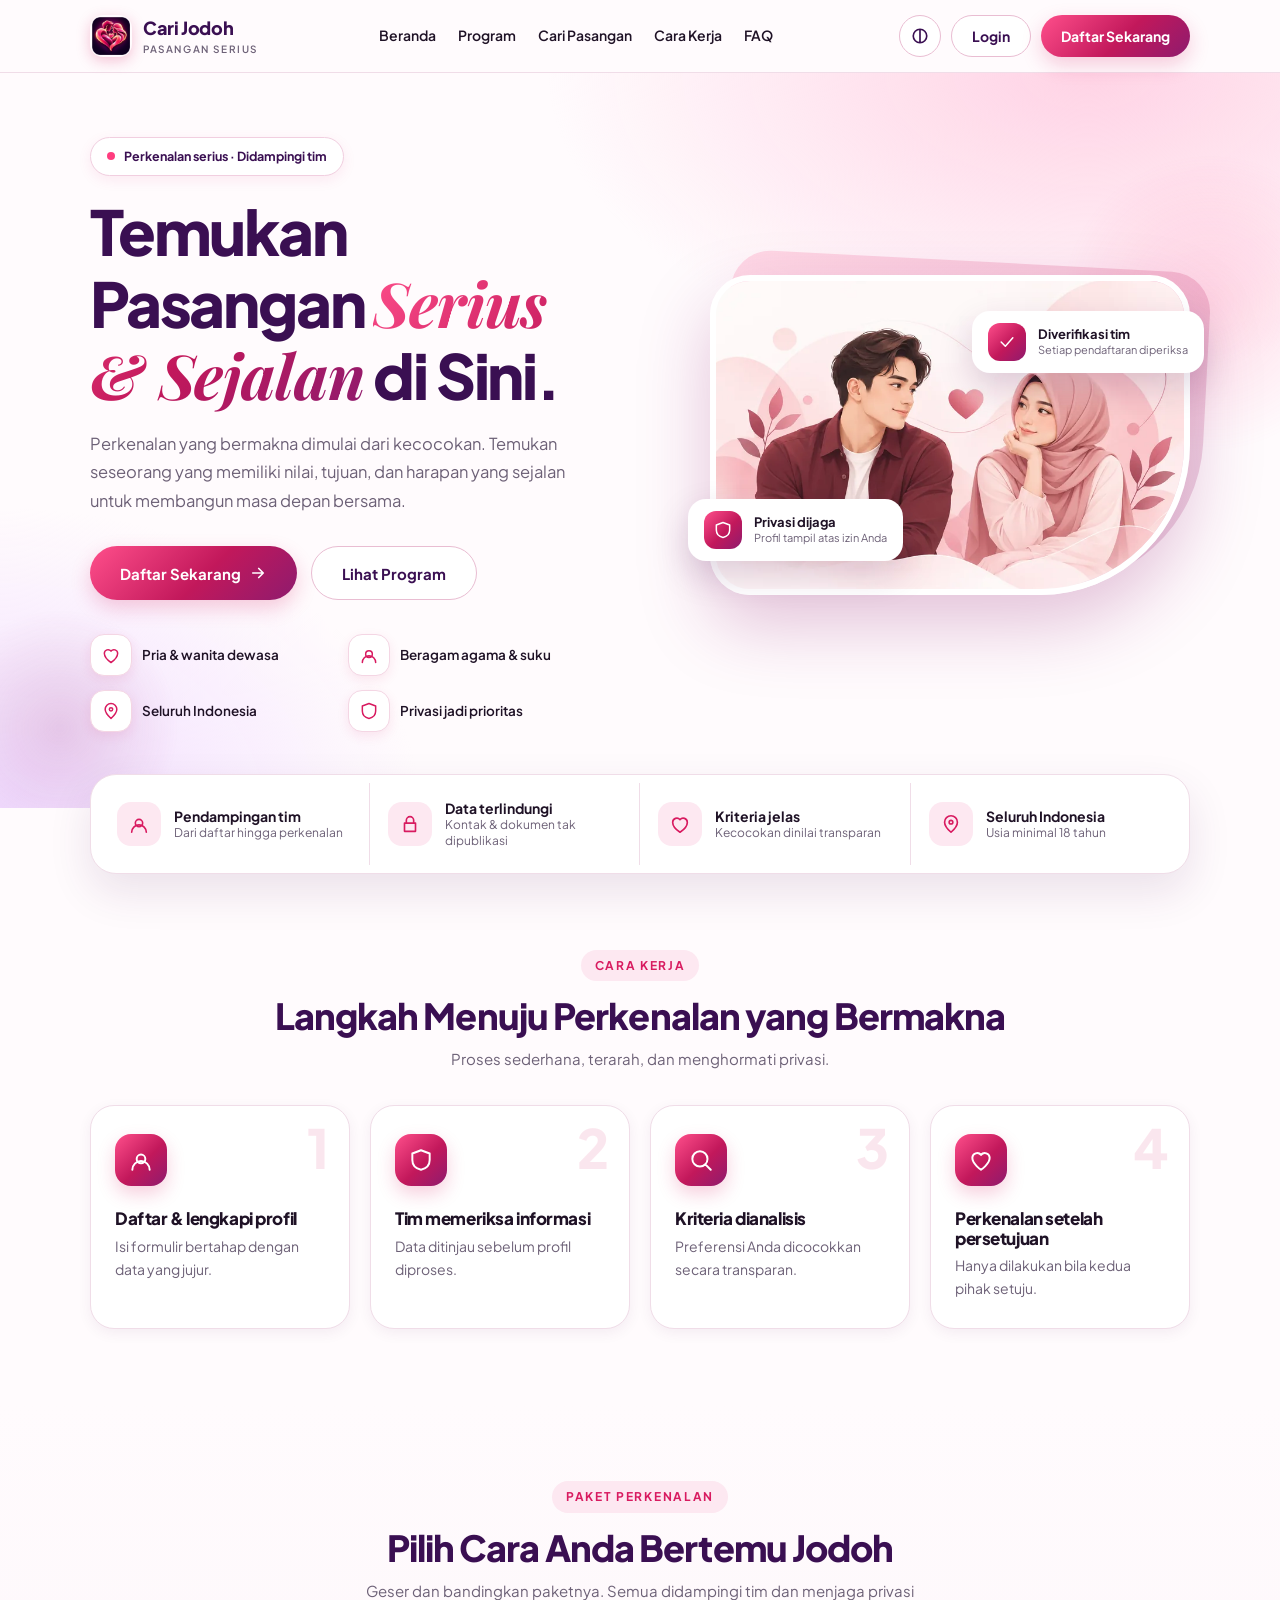
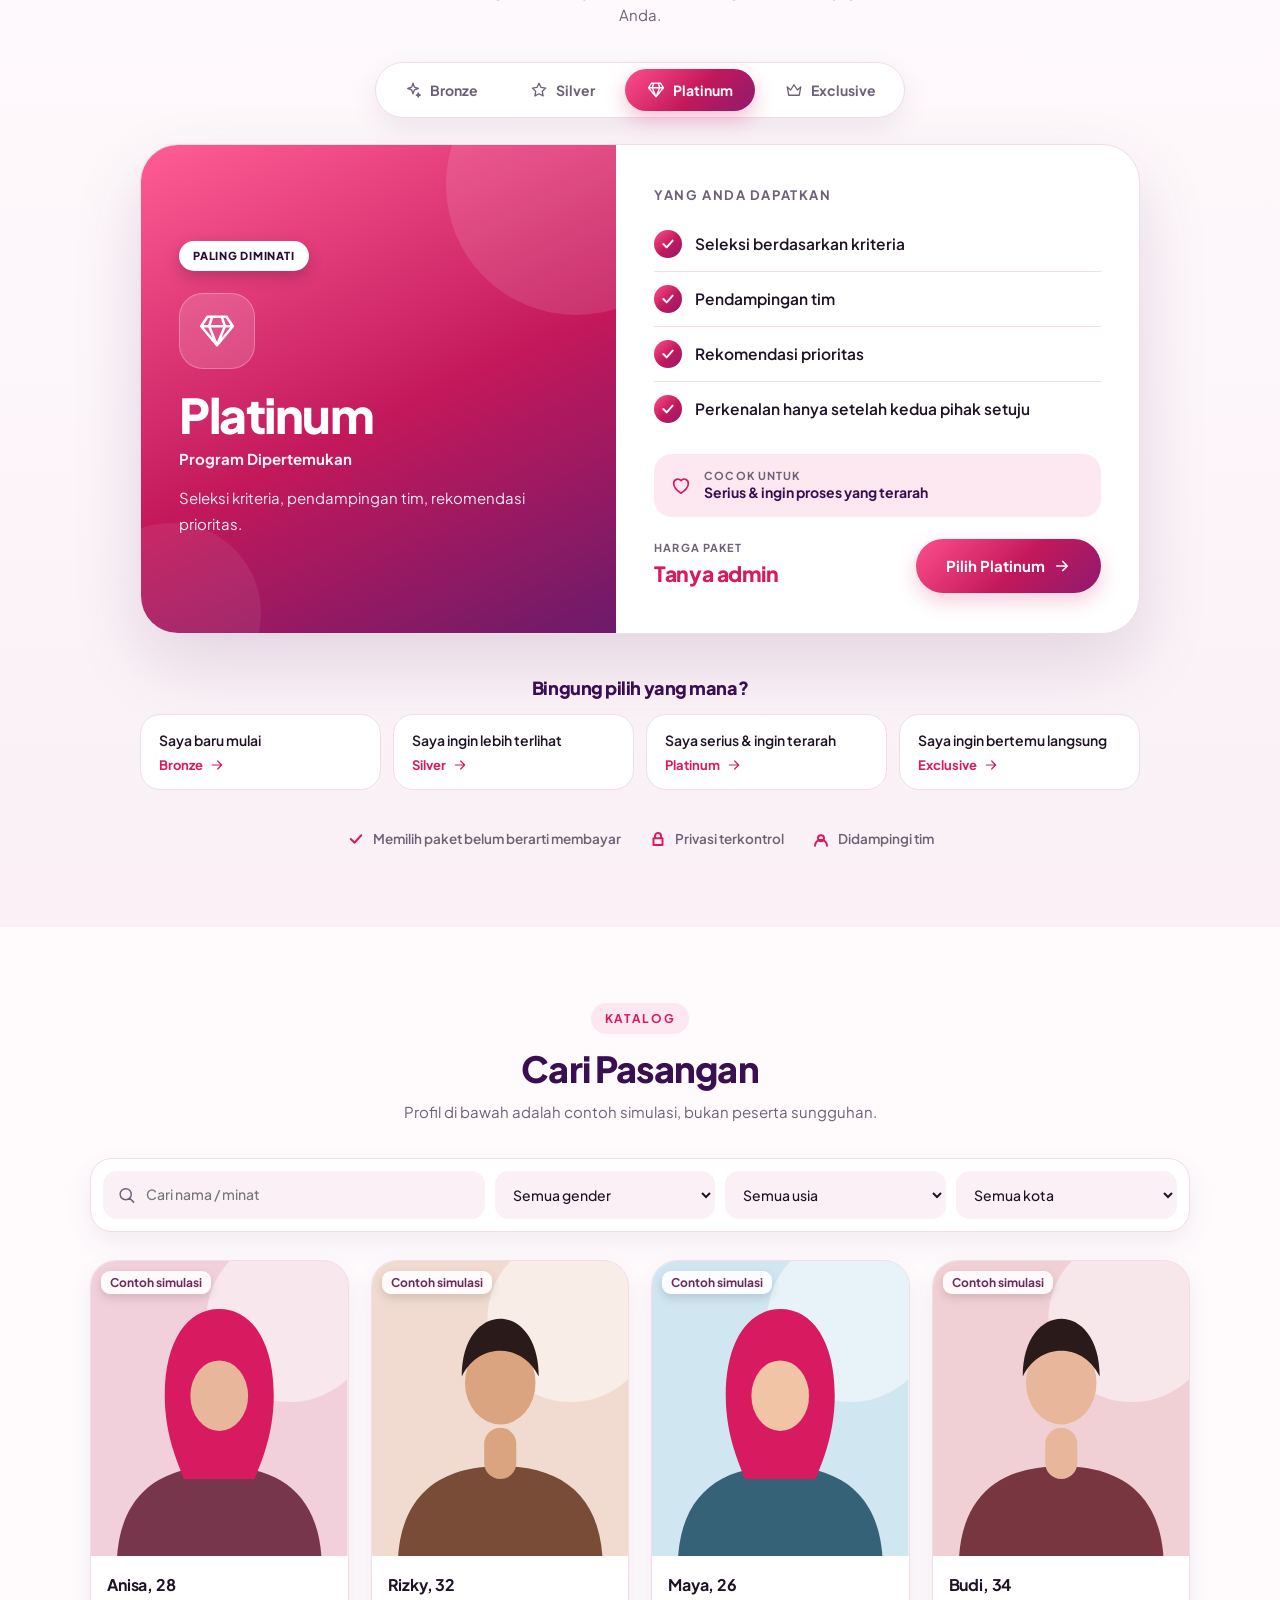
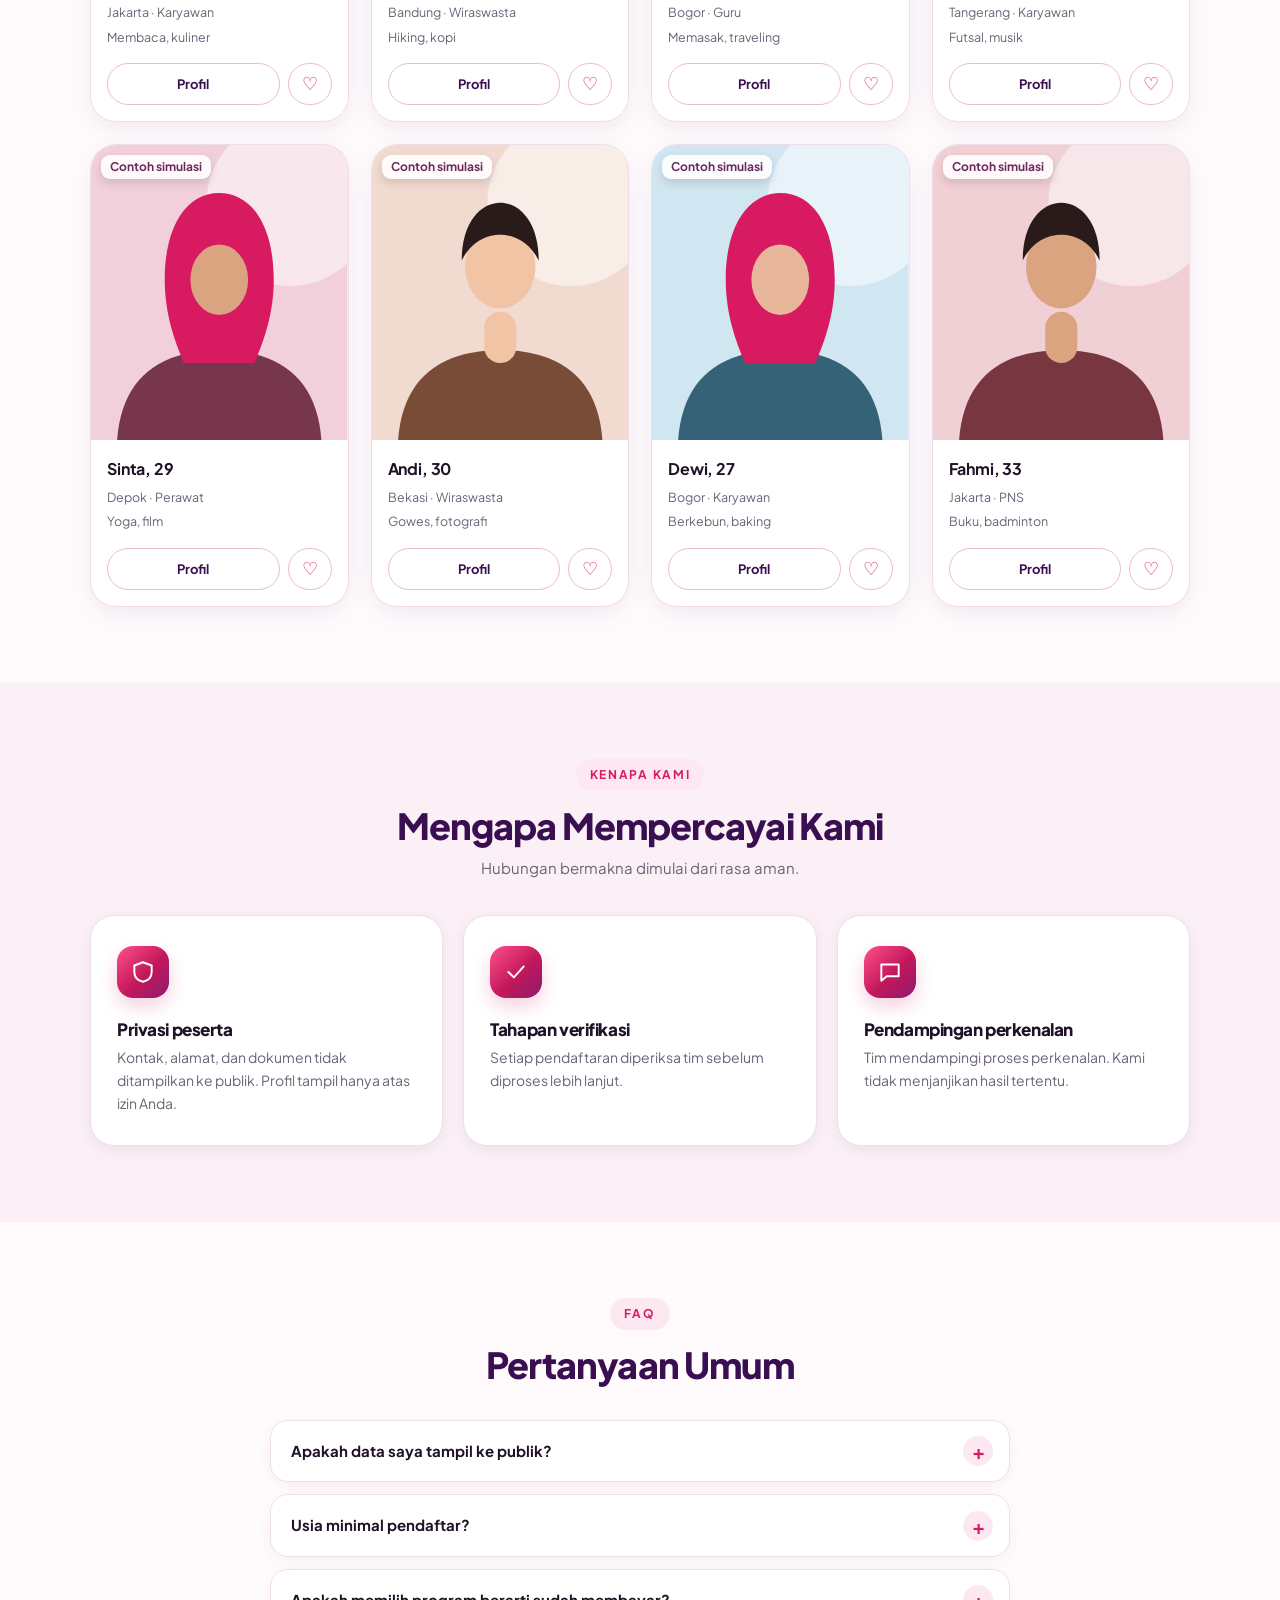
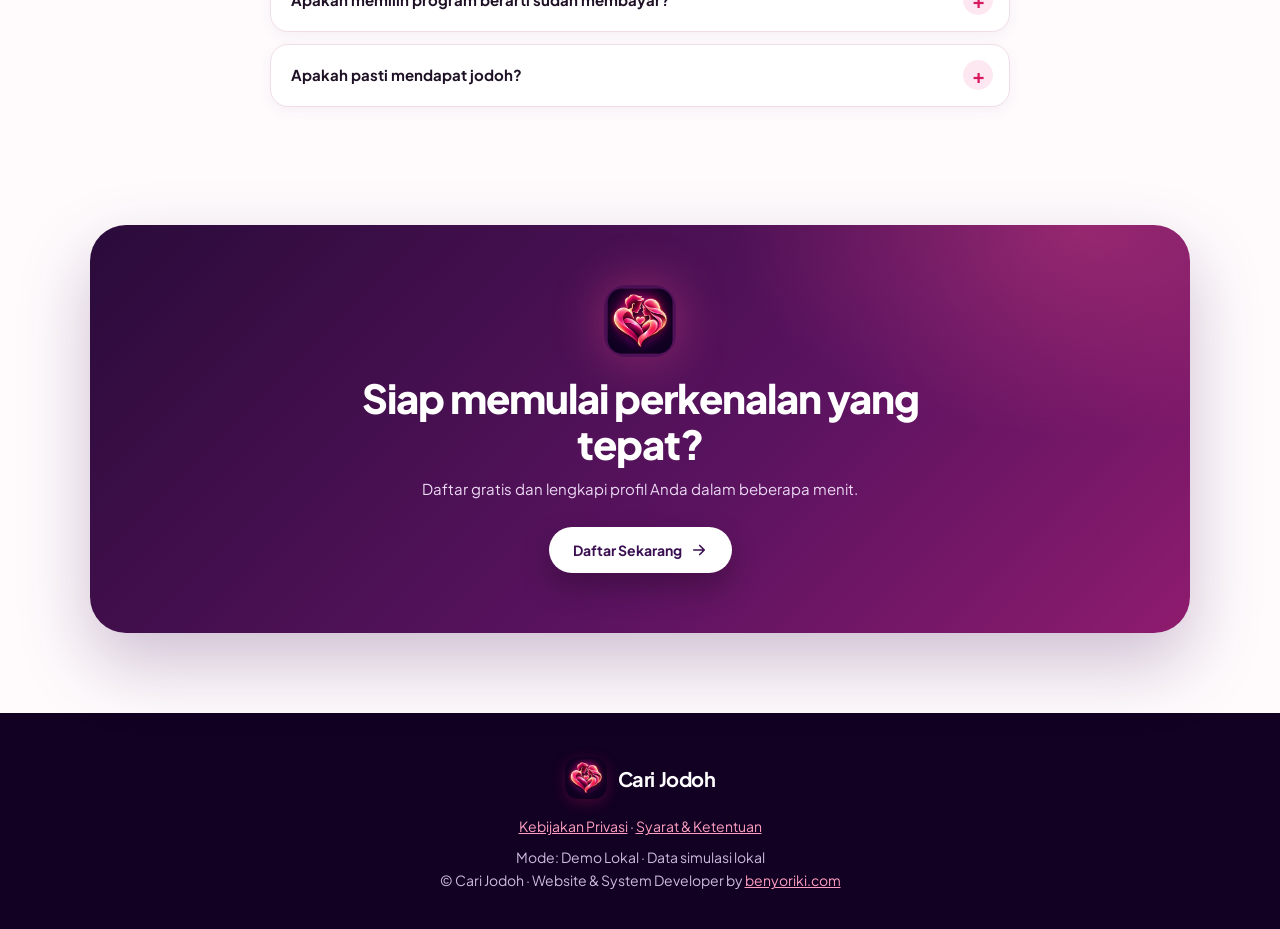
==== commit c36a756c: "Add files via upload" ====
--- a/index.html
+++ b/index.html
@@ -1 +1,9 @@
-<!doctype html><html lang="id"><head><title>Temukan Pasangan Serius &amp; Sejalan di Sini | Biro Jodoh Indonesia</title><meta name="description" content="Perkenalan serius dengan pendampingan tim dan privasi terjaga, untuk pria &amp; wanita dewasa di seluruh Indonesia. Daftar sekarang, mulai langkah bermakna Anda."><link rel="canonical" href="https://benyoriki.github.io/CariJodoh/"><meta property="og:type" content="website"><meta property="og:site_name" content="BIRO JODOH INDONESIA"><meta property="og:locale" content="id_ID"><meta property="og:url" content="https://benyoriki.github.io/CariJodoh/"><meta property="og:title" content="Temukan Pasangan Serius &amp; Sejalan di Sini | Biro Jodoh Indonesia"><meta property="og:description" content="Perkenalan serius dengan pendampingan tim dan privasi terjaga, untuk pria &amp; wanita dewasa di seluruh Indonesia. Daftar sekarang, mulai langkah bermakna Anda."><meta property="og:image" content="https://benyoriki.github.io/CariJodoh/preview.jpg?v=2"><meta property="og:image:type" content="image/jpeg"><meta property="og:image:width" content="1200"><meta property="og:image:height" content="630"><meta property="og:image:alt" content="Biro Jodoh Indonesia — Temukan Pasangan Serius &amp; Sejalan di Sini"><meta name="twitter:card" content="summary_large_image"><meta name="twitter:title" content="Temukan Pasangan Serius &amp; Sejalan di Sini | Biro Jodoh Indonesia"><meta name="twitter:description" content="Perkenalan serius dengan pendampingan tim dan privasi terjaga, untuk pria &amp; wanita dewasa di seluruh Indonesia. Daftar sekarang, mulai langkah bermakna Anda."><meta name="twitter:image" content="https://benyoriki.github.io/CariJodoh/preview.jpg?v=2"><meta charset="utf-8"><meta name="viewport" content="width=device-width,initial-scale=1"><script>try{var n=performance.getEntriesByType("navigation")[0];if((n&&n.type==="reload")||!sessionStorage.getItem("bji_seen"))document.documentElement.classList.add("ld");sessionStorage.setItem("bji_seen","1")}catch(e){document.documentElement.classList.add("ld")}</script><link rel="icon" href="favicon.png"><link rel="manifest" href="manifest.json"><meta name="theme-color" content="#741C2C"><link rel="apple-touch-icon" href="icon-192.png"><link href="https://fonts.googleapis.com/css2?family=Playfair+Display:wght@600;700&family=Poppins:wght@400;500;600;700&display=swap" rel="stylesheet"><link rel="stylesheet" href="style.css"></head><body data-page="home"><svg width="0" height="0" style="position:absolute"><symbol id="i-theme" viewBox="0 0 24 24"><path d="M12 3a9 9 0 1 0 0 18zM12 3a9 9 0 0 1 0 18"/></symbol><symbol id="i-menu" viewBox="0 0 24 24"><path d="M4 7h16M4 12h16M4 17h16"/></symbol><symbol id="i-dash" viewBox="0 0 24 24"><path d="M4 4h7v7H4zM13 4h7v7h-7zM4 13h7v7H4zM13 13h7v7h-7z"/></symbol><symbol id="i-bell" viewBox="0 0 24 24"><path d="M6 17h12l-2-3v-4a4 4 0 0 0-8 0v4zM10 20h4"/></symbol><symbol id="i-gear" viewBox="0 0 24 24"><path d="M12 15a3 3 0 1 0 0-6 3 3 0 0 0 0 6zM12 3v3M12 18v3M3 12h3M18 12h3"/></symbol><symbol id="i-file" viewBox="0 0 24 24"><path d="M6 3h9l4 4v14H6zM9 12h6M9 16h6"/></symbol><symbol id="i-heart" viewBox="0 0 24 24"><path d="M12 21s-8-5.3-8-11a4.5 4.5 0 0 1 8-2.7A4.5 4.5 0 0 1 20 10c0 5.7-8 11-8 11z"/></symbol><symbol id="i-shield" viewBox="0 0 24 24"><path d="M12 3l8 3v6c0 5-3.5 8-8 9-4.5-1-8-4-8-9V6z"/></symbol><symbol id="i-users" viewBox="0 0 24 24"><path d="M16 11a4 4 0 1 0-8 0 4 4 0 0 0 8 0zM4 21a8 8 0 0 1 16 0"/></symbol><symbol id="i-pin" viewBox="0 0 24 24"><path d="M12 21s7-6.2 7-11a7 7 0 0 0-14 0c0 4.8 7 11 7 11zM12 12a2 2 0 1 0 0-4 2 2 0 0 0 0 4z"/></symbol><symbol id="i-check" viewBox="0 0 24 24"><path d="M5 12l5 5 9-10"/></symbol><symbol id="i-search" viewBox="0 0 24 24"><path d="M11 4a7 7 0 1 0 0 14 7 7 0 0 0 0-14zM21 21l-5-5"/></symbol><symbol id="i-chat" viewBox="0 0 24 24"><path d="M4 5h16v11H9l-5 4z"/></symbol></svg><div id="loader"><img class="mk" src="logo.png" width="75" height="44" alt="Logo Aku Cari Kamu"><b>BIRO JODOH INDONESIA</b><div class="bar"><i></i></div><small class="dev">Sistem &amp; Website Developer <a href="https://benyoriki.com" target="_blank" rel="noopener">benyoriki.com</a></small></div><div id="toast"></div><nav><div class="wrap"><a class="brand" href="index.html"><img class="mk" src="logo.png" width="75" height="44" alt="Logo Aku Cari Kamu"><span><b>BIRO JODOH</b><small>INDONESIA</small></span></a><button id="bg" class="btn o" aria-label="Buka menu"><svg class="i"><use href="#i-menu"/></svg></button><div class="m"><span class="lk"><a href="index.html">Beranda</a><a href="index.html#program">Program</a><a href="index.html#cari">Cari Pasangan</a><a href="index.html#cara">Cara Kerja</a><a href="index.html#faq">FAQ</a></span><span class="ac"><button id="inst" class="btn o" hidden>Pasang Aplikasi</button><button id="tt" class="btn o" aria-label="Ganti tema"><svg class="i"><use href="#i-theme"/></svg></button><a class="btn o" href="admin.html">Login</a><a class="btn" href="daftar.html">Daftar Sekarang</a></span></div></div></nav><header class="hero"><div class="wrap"><div><span class="tag">Biro Jodoh Indonesia</span><h1>Temukan Pasangan <em>Serius &amp; Sejalan</em> di Sini.</h1><p>Perkenalan yang bermakna dimulai dari kecocokan. Temukan seseorang yang memiliki nilai, tujuan, dan harapan yang sejalan untuk membangun masa depan bersama.</p><div class="cta"><a class="btn" href="daftar.html">Daftar Sekarang</a><a class="btn o" href="#program">Lihat Program</a></div><div class="pts"><div class="pt"><svg class="i"><use href="#i-heart"/></svg>Pria &amp; wanita dewasa</div><div class="pt"><svg class="i"><use href="#i-users"/></svg>Beragam agama &amp; suku</div><div class="pt"><svg class="i"><use href="#i-pin"/></svg>Seluruh Indonesia</div><div class="pt"><svg class="i"><use href="#i-shield"/></svg>Privasi jadi prioritas</div></div></div><div class="photo"><img fetchpriority="high" src="hero-1200.webp" srcset="hero-800.webp 800w, hero-1200.webp 1200w" sizes="(max-width:960px) 92vw, 560px" width="1200" height="800" alt="Ilustrasi pasangan dewasa saling berpandangan dan tersenyum"><div class="float"><svg class="i"><use href="#i-shield"/></svg>Privasi dijaga</div></div></div></header><section id="cara"><div class="wrap"><h2>Langkah Menuju Perkenalan yang Bermakna</h2><p class="lead">Proses sederhana, terarah, dan menghormati privasi.</p><div class="grid"><div class="card stp"><span class="n">LANGKAH 1</span><br><svg class="i"><use href="#i-users"/></svg><h3>Daftar &amp; lengkapi profil</h3><p>Isi formulir bertahap dengan data yang jujur.</p></div><div class="card stp"><span class="n">LANGKAH 2</span><br><svg class="i"><use href="#i-shield"/></svg><h3>Tim memeriksa informasi</h3><p>Data ditinjau sebelum profil diproses.</p></div><div class="card stp"><span class="n">LANGKAH 3</span><br><svg class="i"><use href="#i-search"/></svg><h3>Kriteria dianalisis</h3><p>Preferensi Anda dicocokkan secara transparan.</p></div><div class="card stp"><span class="n">LANGKAH 4</span><br><svg class="i"><use href="#i-heart"/></svg><h3>Perkenalan setelah persetujuan</h3><p>Hanya dilakukan bila kedua pihak setuju.</p></div></div></div></section><section id="program" class="alt"><div class="wrap"><h2>Program Keanggotaan</h2><p class="lead">Pilih program sesuai kebutuhan. Harga ditentukan dan dikelola admin.</p><div class="grid" id="pg"></div></div></section><section id="cari"><div class="wrap"><h2>Cari Pasangan</h2><p class="lead">Profil di bawah adalah contoh simulasi, bukan peserta sungguhan.</p><div class="flt"><input id="q" placeholder="Cari nama / minat" aria-label="Cari"><select id="fg" aria-label="Gender"><option value="">Semua gender</option><option>Pria</option><option>Wanita</option></select><select id="fa" aria-label="Usia"><option value="">Semua usia</option><option value="1">Di bawah 28</option><option value="2">28–35</option><option value="3">Di atas 35</option></select><select id="fc" aria-label="Kota"><option value="">Semua kota</option><option>Jakarta</option><option>Bandung</option><option>Bogor</option><option>Tangerang</option><option>Depok</option><option>Bekasi</option></select></div><div class="cat" id="cat"></div></div></section><section class="alt"><div class="wrap"><h2>Mengapa Mempercayai Kami</h2><p class="lead">Hubungan bermakna dimulai dari rasa aman.</p><div class="trust"><div class="card stp"><svg class="i"><use href="#i-shield"/></svg><h3>Privasi peserta</h3><p>Kontak, alamat, dan dokumen tidak ditampilkan ke publik. Profil tampil hanya atas izin Anda.</p></div><div class="card stp"><svg class="i"><use href="#i-check"/></svg><h3>Tahapan verifikasi</h3><p>Setiap pendaftaran diperiksa tim sebelum diproses lebih lanjut.</p></div><div class="card stp"><svg class="i"><use href="#i-chat"/></svg><h3>Pendampingan perkenalan</h3><p>Tim mendampingi proses perkenalan. Kami tidak menjanjikan hasil tertentu.</p></div></div></div></section><section id="faq"><div class="wrap" style="max-width:760px"><h2>Pertanyaan Umum</h2><details><summary>Apakah data saya tampil ke publik?</summary><p>Tidak. Profil hanya tampil bila Anda mengizinkan dan telah disetujui admin.</p></details><details><summary>Usia minimal pendaftar?</summary><p>18 tahun.</p></details><details><summary>Apakah memilih program berarti sudah membayar?</summary><p>Tidak. Status pembayaran dikelola terpisah.</p></details><details><summary>Apakah pasti mendapat jodoh?</summary><p>Tidak ada jaminan. Kami membantu proses perkenalan yang terarah.</p></details></div></section><section><div class="wrap"><div class="fin"><h2>Siap memulai perkenalan yang tepat?</h2><p>Daftar gratis dan lengkapi profil Anda dalam beberapa menit.</p><a class="btn" href="daftar.html">Daftar Sekarang</a></div></div></section><footer><div class="wrap"><p><a href="kebijakan-privasi.html">Kebijakan Privasi</a> · <a href="syarat-ketentuan.html">Syarat &amp; Ketentuan</a></p><span id="mode"></span> · Data simulasi lokal<br>© BIRO JODOH INDONESIA · Website &amp; System Developer by <a href="https://benyoriki.com" target="_blank" rel="noopener">benyoriki.com</a></div></footer><script src="app.js"></script></body></html>+<!doctype html><html lang="id"><head><title>Temukan Pasangan Serius &amp; Sejalan di Sini | Cari Jodoh</title><meta name="description" content="Perkenalan serius dengan pendampingan tim dan privasi terjaga, untuk pria &amp; wanita dewasa di seluruh Indonesia. Daftar sekarang, mulai langkah bermakna Anda."><link rel="canonical" href="https://benyoriki.github.io/CariJodoh/"><meta property="og:type" content="website"><meta property="og:site_name" content="Cari Jodoh"><meta property="og:locale" content="id_ID"><meta property="og:url" content="https://benyoriki.github.io/CariJodoh/"><meta property="og:title" content="Temukan Pasangan Serius &amp; Sejalan di Sini | Cari Jodoh"><meta property="og:description" content="Perkenalan serius dengan pendampingan tim dan privasi terjaga, untuk pria &amp; wanita dewasa di seluruh Indonesia. Daftar sekarang, mulai langkah bermakna Anda."><meta property="og:image" content="https://benyoriki.github.io/CariJodoh/preview.jpg?v=3"><meta property="og:image:type" content="image/jpeg"><meta property="og:image:width" content="1200"><meta property="og:image:height" content="630"><meta property="og:image:alt" content="Cari Jodoh — Temukan Pasangan Serius &amp; Sejalan di Sini"><meta name="twitter:card" content="summary_large_image"><meta name="twitter:title" content="Temukan Pasangan Serius &amp; Sejalan di Sini | Cari Jodoh"><meta name="twitter:description" content="Perkenalan serius dengan pendampingan tim dan privasi terjaga, untuk pria &amp; wanita dewasa di seluruh Indonesia. Daftar sekarang, mulai langkah bermakna Anda."><meta name="twitter:image" content="https://benyoriki.github.io/CariJodoh/preview.jpg?v=3"><meta charset="utf-8"><meta name="viewport" content="width=device-width,initial-scale=1"><script>try{var n=performance.getEntriesByType("navigation")[0];if((n&&n.type==="reload")||!sessionStorage.getItem("bji_seen"))document.documentElement.classList.add("ld");sessionStorage.setItem("bji_seen","1")}catch(e){document.documentElement.classList.add("ld")}</script><link rel="icon" href="favicon.png"><link rel="manifest" href="manifest.json"><meta name="theme-color" content="#2A0B3A"><link rel="apple-touch-icon" href="apple-touch-icon.png"><link href="https://fonts.googleapis.com/css2?family=Plus+Jakarta+Sans:wght@400;500;600;700;800&family=Playfair+Display:ital,wght@1,600;1,700&display=swap" rel="stylesheet"><link rel="stylesheet" href="style.css"></head><body data-page="home"><svg width="0" height="0" style="position:absolute"><symbol id="i-theme" viewBox="0 0 24 24"><path d="M12 3a9 9 0 1 0 0 18zM12 3a9 9 0 0 1 0 18"/></symbol><symbol id="i-menu" viewBox="0 0 24 24"><path d="M4 7h16M4 12h16M4 17h16"/></symbol><symbol id="i-dash" viewBox="0 0 24 24"><path d="M4 4h7v7H4zM13 4h7v7h-7zM4 13h7v7H4zM13 13h7v7h-7z"/></symbol><symbol id="i-bell" viewBox="0 0 24 24"><path d="M6 17h12l-2-3v-4a4 4 0 0 0-8 0v4zM10 20h4"/></symbol><symbol id="i-gear" viewBox="0 0 24 24"><path d="M12 15a3 3 0 1 0 0-6 3 3 0 0 0 0 6zM12 3v3M12 18v3M3 12h3M18 12h3"/></symbol><symbol id="i-file" viewBox="0 0 24 24"><path d="M6 3h9l4 4v14H6zM9 12h6M9 16h6"/></symbol><symbol id="i-heart" viewBox="0 0 24 24"><path d="M12 21s-8-5.3-8-11a4.5 4.5 0 0 1 8-2.7A4.5 4.5 0 0 1 20 10c0 5.7-8 11-8 11z"/></symbol><symbol id="i-shield" viewBox="0 0 24 24"><path d="M12 3l8 3v6c0 5-3.5 8-8 9-4.5-1-8-4-8-9V6z"/></symbol><symbol id="i-users" viewBox="0 0 24 24"><path d="M16 11a4 4 0 1 0-8 0 4 4 0 0 0 8 0zM4 21a8 8 0 0 1 16 0"/></symbol><symbol id="i-pin" viewBox="0 0 24 24"><path d="M12 21s7-6.2 7-11a7 7 0 0 0-14 0c0 4.8 7 11 7 11zM12 12a2 2 0 1 0 0-4 2 2 0 0 0 0 4z"/></symbol><symbol id="i-check" viewBox="0 0 24 24"><path d="M5 12l5 5 9-10"/></symbol><symbol id="i-search" viewBox="0 0 24 24"><path d="M11 4a7 7 0 1 0 0 14 7 7 0 0 0 0-14zM21 21l-5-5"/></symbol><symbol id="i-chat" viewBox="0 0 24 24"><path d="M4 5h16v11H9l-5 4z"/></symbol><symbol id="i-arrow" viewBox="0 0 24 24"><path d="M5 12h14M13 6l6 6-6 6"/></symbol><symbol id="i-lock" viewBox="0 0 24 24"><path d="M6 11h12v9H6zM8 11V8a4 4 0 0 1 8 0v3"/></symbol><symbol id="i-star" viewBox="0 0 24 24"><path d="M12 3l2.7 5.6 6.1.9-4.4 4.3 1 6.1L12 17l-5.4 2.9 1-6.1L3.2 9.5l6.1-.9z"/></symbol><symbol id="i-gem" viewBox="0 0 24 24"><path d="M6 3h12l4 6-10 12L2 9zM2 9h20M9 3l-2 6 5 12 5-12-2-6"/></symbol><symbol id="i-crown" viewBox="0 0 24 24"><path d="M3 8l4.5 4L12 5l4.5 7L21 8l-2 11H5z"/></symbol><symbol id="i-spark" viewBox="0 0 24 24"><path d="M12 3l1.8 5.2L19 10l-5.2 1.8L12 17l-1.8-5.2L5 10l5.2-1.8zM19 16l.7 2 2 .7-2 .7-.7 2-.7-2-2-.7 2-.7z"/></symbol></svg><div id="loader"><img class="mk" src="logo.png" width="44" height="44" alt="Logo Cari Jodoh"><b>Cari Jodoh</b><div class="bar"><i></i></div><small class="dev">Sistem &amp; Website Developer <a href="https://benyoriki.com" target="_blank" rel="noopener">benyoriki.com</a></small></div><div id="toast"></div><nav><div class="wrap"><a class="brand" href="index.html"><img class="mk" src="logo.png" width="44" height="44" alt="Logo Cari Jodoh"><span><b>Cari Jodoh</b><small>Pasangan Serius</small></span></a><button id="bg" class="btn o" aria-label="Buka menu"><svg class="i"><use href="#i-menu"/></svg></button><div class="m"><span class="lk"><a href="index.html">Beranda</a><a href="index.html#program">Program</a><a href="index.html#cari">Cari Pasangan</a><a href="index.html#cara">Cara Kerja</a><a href="index.html#faq">FAQ</a></span><span class="ac"><button id="inst" class="btn o" hidden>Pasang Aplikasi</button><button id="tt" class="btn o" aria-label="Ganti tema"><svg class="i"><use href="#i-theme"/></svg></button><a class="btn o" href="admin.html">Login</a><a class="btn" href="daftar.html">Daftar Sekarang</a></span></div></div></nav><header class="hero"><div class="bl b1"></div><div class="bl b2"></div><div class="wrap"><div class="hc"><span class="tag"><i class="dot"></i>Perkenalan serius · Didampingi tim</span><h1>Temukan Pasangan <em>Serius &amp; Sejalan</em> di Sini.</h1><p>Perkenalan yang bermakna dimulai dari kecocokan. Temukan seseorang yang memiliki nilai, tujuan, dan harapan yang sejalan untuk membangun masa depan bersama.</p><div class="cta"><a class="btn big" href="daftar.html">Daftar Sekarang<svg class="i"><use href="#i-arrow"/></svg></a><a class="btn o big" href="#program">Lihat Program</a></div><div class="pts"><div class="pt"><svg class="i"><use href="#i-heart"/></svg>Pria &amp; wanita dewasa</div><div class="pt"><svg class="i"><use href="#i-users"/></svg>Beragam agama &amp; suku</div><div class="pt"><svg class="i"><use href="#i-pin"/></svg>Seluruh Indonesia</div><div class="pt"><svg class="i"><use href="#i-shield"/></svg>Privasi jadi prioritas</div></div></div><div class="photo-w"><div class="photo"><img fetchpriority="high" src="hero-1200.webp" srcset="hero-800.webp 800w, hero-1200.webp 1200w" sizes="(max-width:960px) 92vw, 560px" width="1200" height="800" alt="Ilustrasi pasangan dewasa saling berpandangan dan tersenyum"></div><div class="float f1"><svg class="i"><use href="#i-shield"/></svg><span><b>Privasi dijaga</b><small>Profil tampil atas izin Anda</small></span></div><div class="float f2"><svg class="i"><use href="#i-check"/></svg><span><b>Diverifikasi tim</b><small>Setiap pendaftaran diperiksa</small></span></div></div></div></header>
+<section class="strip"><div class="wrap"><div class="si"><svg class="i"><use href="#i-users"/></svg><span><b>Pendampingan tim</b><small>Dari daftar hingga perkenalan</small></span></div><div class="si"><svg class="i"><use href="#i-lock"/></svg><span><b>Data terlindungi</b><small>Kontak &amp; dokumen tak dipublikasi</small></span></div><div class="si"><svg class="i"><use href="#i-heart"/></svg><span><b>Kriteria jelas</b><small>Kecocokan dinilai transparan</small></span></div><div class="si"><svg class="i"><use href="#i-pin"/></svg><span><b>Seluruh Indonesia</b><small>Usia minimal 18 tahun</small></span></div></div></section>
+<section id="cara"><div class="wrap"><div class="sh"><span class="eb">Cara Kerja</span><h2>Langkah Menuju Perkenalan yang Bermakna</h2><p class="lead">Proses sederhana, terarah, dan menghormati privasi.</p></div><div class="grid steps4"><div class="card stp"><span class="num">1</span><svg class="i"><use href="#i-users"/></svg><h3>Daftar &amp; lengkapi profil</h3><p>Isi formulir bertahap dengan data yang jujur.</p></div><div class="card stp"><span class="num">2</span><svg class="i"><use href="#i-shield"/></svg><h3>Tim memeriksa informasi</h3><p>Data ditinjau sebelum profil diproses.</p></div><div class="card stp"><span class="num">3</span><svg class="i"><use href="#i-search"/></svg><h3>Kriteria dianalisis</h3><p>Preferensi Anda dicocokkan secara transparan.</p></div><div class="card stp"><span class="num">4</span><svg class="i"><use href="#i-heart"/></svg><h3>Perkenalan setelah persetujuan</h3><p>Hanya dilakukan bila kedua pihak setuju.</p></div></div></div></section>
+<section id="program" class="ps"><div class="wrap"><div class="sh"><span class="eb">Paket Perkenalan</span><h2>Pilih Cara Anda Bertemu Jodoh</h2><p class="lead">Geser dan bandingkan paketnya. Semua didampingi tim dan menjaga privasi Anda.</p></div><div class="ptabs" id="pt" role="tablist" aria-label="Pilih paket"></div><div class="pstage" id="pg" aria-live="polite"></div><div class="guide"><h3>Bingung pilih yang mana?</h3><div class="gl" id="gd"></div></div><div class="pkn"><span><svg class="i"><use href="#i-check"/></svg>Memilih paket belum berarti membayar</span><span><svg class="i"><use href="#i-lock"/></svg>Privasi terkontrol</span><span><svg class="i"><use href="#i-users"/></svg>Didampingi tim</span></div></div></section>
+<section id="cari"><div class="wrap"><div class="sh"><span class="eb">Katalog</span><h2>Cari Pasangan</h2><p class="lead">Profil di bawah adalah contoh simulasi, bukan peserta sungguhan.</p></div><div class="flt"><label class="fi"><svg class="i"><use href="#i-search"/></svg><input id="q" placeholder="Cari nama / minat" aria-label="Cari"></label><select id="fg" aria-label="Gender"><option value="">Semua gender</option><option>Pria</option><option>Wanita</option></select><select id="fa" aria-label="Usia"><option value="">Semua usia</option><option value="1">Di bawah 28</option><option value="2">28–35</option><option value="3">Di atas 35</option></select><select id="fc" aria-label="Kota"><option value="">Semua kota</option><option>Jakarta</option><option>Bandung</option><option>Bogor</option><option>Tangerang</option><option>Depok</option><option>Bekasi</option></select></div><div class="cat" id="cat"></div></div></section>
+<section class="alt"><div class="wrap"><div class="sh"><span class="eb">Kenapa Kami</span><h2>Mengapa Mempercayai Kami</h2><p class="lead">Hubungan bermakna dimulai dari rasa aman.</p></div><div class="trust"><div class="card stp tc"><svg class="i"><use href="#i-shield"/></svg><h3>Privasi peserta</h3><p>Kontak, alamat, dan dokumen tidak ditampilkan ke publik. Profil tampil hanya atas izin Anda.</p></div><div class="card stp tc"><svg class="i"><use href="#i-check"/></svg><h3>Tahapan verifikasi</h3><p>Setiap pendaftaran diperiksa tim sebelum diproses lebih lanjut.</p></div><div class="card stp tc"><svg class="i"><use href="#i-chat"/></svg><h3>Pendampingan perkenalan</h3><p>Tim mendampingi proses perkenalan. Kami tidak menjanjikan hasil tertentu.</p></div></div></div></section>
+<section id="faq"><div class="wrap" style="max-width:780px"><div class="sh"><span class="eb">FAQ</span><h2>Pertanyaan Umum</h2></div><details><summary>Apakah data saya tampil ke publik?</summary><p>Tidak. Profil hanya tampil bila Anda mengizinkan dan telah disetujui admin.</p></details><details><summary>Usia minimal pendaftar?</summary><p>18 tahun.</p></details><details><summary>Apakah memilih program berarti sudah membayar?</summary><p>Tidak. Status pembayaran dikelola terpisah.</p></details><details><summary>Apakah pasti mendapat jodoh?</summary><p>Tidak ada jaminan. Kami membantu proses perkenalan yang terarah.</p></details></div></section>
+<section class="fs"><div class="wrap"><div class="fin"><img class="fl" src="logo.png" width="72" height="72" alt="" aria-hidden="true"><h2>Siap memulai perkenalan yang tepat?</h2><p>Daftar gratis dan lengkapi profil Anda dalam beberapa menit.</p><a class="btn" href="daftar.html">Daftar Sekarang<svg class="i"><use href="#i-arrow"/></svg></a></div></div></section>
+<footer><div class="wrap"><div class="fb"><img class="mk" src="logo.png" width="44" height="44" alt="Logo Cari Jodoh"><b>Cari Jodoh</b></div><p><a href="kebijakan-privasi.html">Kebijakan Privasi</a> · <a href="syarat-ketentuan.html">Syarat &amp; Ketentuan</a></p><span id="mode"></span> · Data simulasi lokal<br>© Cari Jodoh · Website &amp; System Developer by <a href="https://benyoriki.com" target="_blank" rel="noopener">benyoriki.com</a></div></footer><script src="app.js"></script></body></html>
--- a/style.css
+++ b/style.css
@@ -1,25 +1,25 @@
-:root{--mar:#741C2C;--bur:#8D2944;--pink:#F9E8EE;--bg:#FFFDFE;--bg2:#F7F2F4;--card:#fff;--tx:#242124;--mut:#6b6670;--ok:#1e8e4e;--bd:#eadde2;--sh:0 10px 30px #741c2c14}
-[data-theme=dark]{--bg:#121216;--bg2:#17171c;--card:#1D1D24;--tx:#f1eef0;--mut:#a9a3ab;--pink:#2b1a21;--bd:#33333c;--sh:none}
-*{box-sizing:border-box}html{scroll-behavior:smooth}body{margin:0;font:400 15px/1.65 Poppins,system-ui,sans-serif;background:var(--bg);color:var(--tx);overflow-x:hidden}
+:root{--mar:#3A0F52;--bur:#D81B60;--pink:#FDE8F1;--bg:#FFFBFD;--bg2:#FAF0F6;--card:#fff;--tx:#1f1226;--mut:#6d6177;--ok:#1e8e4e;--bd:#f0dde8;--sh:0 10px 30px #4a0e4e14;--grad:linear-gradient(135deg,#ff4f8b,#c2185b 55%,#8e1b6e)}
+[data-theme=dark]{--bg:#120a19;--bg2:#190d22;--card:#1f1229;--tx:#f4eef7;--mut:#b3a6bb;--pink:#34163f;--bd:#3a2548;--sh:none}
+*{box-sizing:border-box}html{scroll-behavior:smooth}body{margin:0;font:400 15px/1.65 Plus Jakarta Sans,system-ui,sans-serif;background:var(--bg);color:var(--tx);overflow-x:hidden}
 a{color:var(--bur)}img,svg{max-width:100%}.wrap{max-width:1140px;margin:auto;padding:0 20px}.i{width:24px;height:24px;fill:none;stroke:currentColor;stroke-width:1.8;stroke-linecap:round;stroke-linejoin:round;flex:none}
-h1,h2,h3{font-family:'Playfair Display',Georgia,serif;line-height:1.2}h2{font-size:clamp(26px,4vw,36px);color:var(--mar);text-align:center;margin:0 0 8px}[data-theme=dark] h2{color:#f0a9bd}.lead{text-align:center;color:var(--mut);max-width:560px;margin:0 auto 28px}
+h1,h2,h3{font-family:'Playfair Display',Georgia,serif;line-height:1.2}h2{font-size:clamp(26px,4vw,36px);color:var(--mar);text-align:center;margin:0 0 8px}[data-theme=dark] h2{color:#ff9fc0}.lead{text-align:center;color:var(--mut);max-width:560px;margin:0 auto 28px}
 #loader{position:fixed;inset:0;background:var(--bg);display:grid;place-content:center;justify-items:center;gap:6px;z-index:99;transition:opacity .4s}#loader svg{width:54px;color:var(--bur);animation:p 1s infinite}#loader.off{opacity:0;pointer-events:none}@keyframes p{50%{transform:scale(1.15)}}
 .bar{height:4px;width:160px;background:var(--bd);border-radius:9px;overflow:hidden}.bar i{display:block;height:100%;background:var(--bur);animation:l 3s linear forwards}@keyframes l{from{width:0}to{width:100%}}
 nav{position:sticky;top:0;border-bottom:1px solid var(--bd);z-index:20}nav .wrap{display:flex;align-items:center;gap:12px;min-height:66px}
-.brand{display:flex;align-items:center;gap:9px;text-decoration:none;color:var(--mar);margin-right:auto;line-height:1.1;white-space:nowrap}[data-theme=dark] .brand{color:#f0a9bd}.brand svg{width:30px;color:var(--bur)}.brand b{font:700 15px Poppins;display:block}.brand small{font-size:10px;letter-spacing:.2em;color:var(--mut)}
+.brand{display:flex;align-items:center;gap:9px;text-decoration:none;color:var(--mar);margin-right:auto;line-height:1.1;white-space:nowrap}[data-theme=dark] .brand{color:#ff9fc0}.brand svg{width:30px;color:var(--bur)}.brand b{font:700 15px 'Plus Jakarta Sans',system-ui,sans-serif;display:block}.brand small{font-size:10px;letter-spacing:.2em;color:var(--mut)}
 nav .m{display:flex;gap:18px;align-items:center}nav .m a:not(.btn){text-decoration:none;color:var(--tx);font-size:14px}nav .m a:not(.btn):hover{color:var(--bur)}#bg{display:none;padding:8px 13px}
-.btn{display:inline-flex;align-items:center;justify-content:center;gap:8px;border:1.5px solid transparent;border-radius:12px;min-height:44px;padding:10px 20px;background:var(--mar);color:#fff!important;font:600 14px Poppins;cursor:pointer;text-decoration:none;transition:.2s}
-.btn:hover{background:var(--bur);box-shadow:0 8px 18px #741c2c33}.btn:focus-visible,input:focus-visible,select:focus-visible,textarea:focus-visible{outline:3px solid #d97b96;outline-offset:2px}.btn[disabled]{opacity:.6}.btn.o{background:none;color:var(--mar)!important;border-color:var(--bur)}[data-theme=dark] .btn.o{color:#f0a9bd!important}.btn.o:hover{background:var(--pink);box-shadow:none}
+.btn{display:inline-flex;align-items:center;justify-content:center;gap:8px;border:1.5px solid transparent;border-radius:12px;min-height:44px;padding:10px 20px;background:var(--mar);color:#fff!important;font:600 14px 'Plus Jakarta Sans',system-ui,sans-serif;cursor:pointer;text-decoration:none;transition:.2s}
+.btn:hover{background:var(--bur);box-shadow:0 8px 18px #4a0e4e33}.btn:focus-visible,input:focus-visible,select:focus-visible,textarea:focus-visible{outline:3px solid #ff7aa8;outline-offset:2px}.btn[disabled]{opacity:.6}.btn.o{background:none;color:var(--mar)!important;border-color:var(--bur)}[data-theme=dark] .btn.o{color:#ff9fc0!important}.btn.o:hover{background:var(--pink);box-shadow:none}
 .hero{background:radial-gradient(circle at 80% 20%,var(--pink),var(--bg) 60%);padding:56px 0 40px}.hero .wrap{display:grid;grid-template-columns:1.05fr .95fr;gap:44px;align-items:center}
-.tag{display:inline-block;background:var(--pink);color:var(--mar);padding:5px 14px;border-radius:20px;font-size:12px;font-weight:600;border:1px solid var(--bd)}[data-theme=dark] .tag{color:#f0a9bd}
+.tag{display:inline-block;background:var(--pink);color:var(--mar);padding:5px 14px;border-radius:20px;font-size:12px;font-weight:600;border:1px solid var(--bd)}[data-theme=dark] .tag{color:#ff9fc0}
 h1{font-size:clamp(32px,5.2vw,54px);margin:16px 0}h1 em{color:var(--bur);font-style:normal}.hero p{color:var(--mut);max-width:520px}.cta{display:flex;gap:12px;flex-wrap:wrap;margin:22px 0}
 .pts{display:grid;grid-template-columns:1fr 1fr;gap:12px;margin-top:8px}.pt{display:flex;gap:10px;align-items:center;font-size:13px;font-weight:500}.pt .i{color:var(--bur);background:var(--pink);padding:8px;width:38px;height:38px;border-radius:11px}
-.photo{position:relative;border-radius:28px 28px 120px 28px;overflow:hidden;aspect-ratio:4/5;box-shadow:0 24px 60px #741c2c33;max-width:440px;margin-left:auto}.photo img{width:100%;height:100%;object-fit:cover;display:block}
+.photo{position:relative;border-radius:28px 28px 120px 28px;overflow:hidden;aspect-ratio:4/5;box-shadow:0 24px 60px #4a0e4e33;max-width:440px;margin-left:auto}.photo img{width:100%;height:100%;object-fit:cover;display:block}
 .float{position:absolute;left:14px;bottom:14px;background:var(--card);border-radius:14px;padding:10px 14px;font-size:12px;box-shadow:var(--sh);display:flex;gap:8px;align-items:center}.float .i{color:var(--ok)}
 section{padding:60px 0}.alt{background:var(--bg2)}.grid{display:grid;gap:18px;grid-template-columns:repeat(auto-fill,minmax(240px,1fr))}
-.card{background:var(--card);border:1px solid var(--bd);border-radius:18px;padding:22px;box-shadow:var(--sh)}.stp .n{font:700 12px Poppins;color:var(--bur);letter-spacing:.1em}.stp .i{width:46px;height:46px;padding:11px;border-radius:14px;background:var(--pink);color:var(--bur);margin:8px 0}.stp h3{margin:6px 0;font-size:18px}.stp p{margin:0;color:var(--mut);font-size:14px}
+.card{background:var(--card);border:1px solid var(--bd);border-radius:18px;padding:22px;box-shadow:var(--sh)}.stp .n{font:700 12px 'Plus Jakarta Sans',system-ui,sans-serif;color:var(--bur);letter-spacing:.1em}.stp .i{width:46px;height:46px;padding:11px;border-radius:14px;background:var(--pink);color:var(--bur);margin:8px 0}.stp h3{margin:6px 0;font-size:18px}.stp p{margin:0;color:var(--mut);font-size:14px}
 .pr{position:relative;display:flex;flex-direction:column;gap:6px}.pr.feat{border:2px solid var(--bur);background:linear-gradient(180deg,var(--pink),var(--card) 55%)}.pr .rb{position:absolute;top:14px;right:14px;background:var(--bur);color:#fff;font-size:11px;padding:2px 10px;border-radius:12px}
-.pr h3{margin:0;font-size:22px;color:var(--mar)}[data-theme=dark] .pr h3{color:#f0a9bd}.pr ul{list-style:none;margin:6px 0 14px;padding:0;flex:1}.pr li{display:flex;gap:8px;font-size:14px;padding:3px 0}.pr li .i{width:18px;height:18px;color:var(--ok)}.pr .pc2{font-size:12px;color:var(--mut)}
+.pr h3{margin:0;font-size:22px;color:var(--mar)}[data-theme=dark] .pr h3{color:#ff9fc0}.pr ul{list-style:none;margin:6px 0 14px;padding:0;flex:1}.pr li{display:flex;gap:8px;font-size:14px;padding:3px 0}.pr li .i{width:18px;height:18px;color:var(--ok)}.pr .pc2{font-size:12px;color:var(--mut)}
 .flt{display:flex;flex-wrap:wrap;gap:10px;margin:0 0 22px}input,select,textarea{width:100%;min-height:46px;padding:11px 13px;border:1px solid var(--bd);border-radius:11px;background:var(--bg);color:var(--tx);font:inherit}.flt input,.flt select{width:auto;flex:1 1 140px}
 .cat{display:grid;gap:18px;grid-template-columns:repeat(4,1fr)}.pc{background:var(--card);border:1px solid var(--bd);border-radius:18px;overflow:hidden;box-shadow:var(--sh)}.ph{position:relative;aspect-ratio:4/5}.ph svg{width:100%;height:100%;display:block}.ph .badge{position:absolute;top:10px;left:10px}
 .pb{padding:14px;display:grid;gap:3px}.pb small{color:var(--mut)}.ra{display:flex;gap:8px;margin-top:8px}.ra .btn{flex:1;min-height:40px;padding:6px 10px}.ra .fv{width:42px;border:1.5px solid var(--bd);border-radius:12px;background:none;color:var(--bur);font-size:18px;cursor:pointer}
@@ -29,8 +29,8 @@
 label{font-size:13px;font-weight:600;display:block;margin:12px 0 5px}.two{display:grid;grid-template-columns:1fr 1fr;gap:0 16px}.steps{display:flex;gap:6px;margin:14px 0 20px}.steps i{flex:1;height:6px;border-radius:9px;background:var(--bd)}.steps i.on{background:var(--bur)}
 .step{display:none}.step.on{display:block}.row{display:flex;gap:10px;justify-content:space-between;margin-top:22px;flex-wrap:wrap}.chk{display:flex;gap:10px;align-items:flex-start;font-weight:400}.chk input{width:20px;min-height:20px;margin-top:3px}.err{color:#c0392b;font-size:12px;margin-top:3px}
 .tw{overflow-x:auto}table{width:100%;border-collapse:collapse;font-size:14px}th,td{padding:10px;border-bottom:1px solid var(--bd);text-align:left}
-.stat{font:700 30px Poppins;color:var(--bur)}#toast{position:fixed;bottom:18px;left:50%;transform:translateX(-50%);background:var(--tx);color:var(--bg);padding:10px 18px;border-radius:12px;opacity:0;transition:.3s;z-index:90;max-width:90vw}#toast.on{opacity:1}
-footer{background:#241820;color:#ddd;padding:30px 0;text-align:center;font-size:14px}footer a{color:#f4a9be}
+.stat{font:700 30px 'Plus Jakarta Sans',system-ui,sans-serif;color:var(--bur)}#toast{position:fixed;bottom:18px;left:50%;transform:translateX(-50%);background:var(--tx);color:var(--bg);padding:10px 18px;border-radius:12px;opacity:0;transition:.3s;z-index:90;max-width:90vw}#toast.on{opacity:1}
+footer{background:#241820;color:#ddd;padding:30px 0;text-align:center;font-size:14px}footer a{color:#ff9fc0}
 .adm{display:grid;grid-template-columns:250px 1fr;min-height:100vh}.side{background:#1a1115;color:#eee;padding:20px 14px;position:sticky;top:0;height:100vh;overflow:auto}.side .brand{color:#fff;margin-bottom:18px}.side a{display:block;padding:10px 12px;border-radius:10px;color:#d9ccd1;text-decoration:none;font-size:14px}.side a:hover,.side a.act{background:var(--bur);color:#fff}
 .main{padding:20px;min-width:0}.top{display:flex;align-items:center;gap:10px;margin-bottom:18px}.top h2{margin:0 auto 0 0;text-align:left;font-size:24px}.chart{display:flex;gap:10px;align-items:flex-end;height:130px}.chart div{flex:1;text-align:center;font-size:11px;color:var(--mut)}.chart i{display:block;background:var(--bur);border-radius:6px 6px 0 0;min-height:3px;margin-bottom:4px}
 .empty{padding:26px;text-align:center;color:var(--mut)}dialog{border:1px solid var(--bd);border-radius:18px;background:var(--card);color:var(--tx);max-width:520px;width:92vw;padding:20px}dialog::backdrop{background:#0008}
@@ -42,14 +42,14 @@
 .side a{display:flex;align-items:center;gap:10px}.side a .i{width:18px;height:18px}.soon{margin-left:auto;font-size:10px;font-style:normal;background:#ffffff22;padding:1px 8px;border-radius:9px}
 .sc{display:flex;gap:14px;align-items:center}.sc .i{width:42px;height:42px;padding:10px;border-radius:12px;background:var(--pink);color:var(--bur)}.sc .stat{line-height:1.2}
 .bd2{display:inline-block;font-size:12px;font-weight:600;padding:2px 10px;border-radius:10px;background:var(--pink);color:var(--mar)}.bd2.s2,.bd2.s3{background:#e3f6ea;color:var(--ok)}.bd2.s4,.bd2.s5{background:#fde6e3;color:#b3261e}.bd2.s1{background:#fff3d6;color:#8a5a00}
-[data-theme=dark] .bd2{background:#3a2430;color:#f0a9bd}[data-theme=dark] .bd2.s2,[data-theme=dark] .bd2.s3{background:#173524;color:#7ddca0}[data-theme=dark] .bd2.s4,[data-theme=dark] .bd2.s5{background:#40201f;color:#ff9c94}[data-theme=dark] .badge.sim{background:var(--bg2)}
+[data-theme=dark] .bd2{background:#3a2430;color:#ff9fc0}[data-theme=dark] .bd2.s2,[data-theme=dark] .bd2.s3{background:#173524;color:#7ddca0}[data-theme=dark] .bd2.s4,[data-theme=dark] .bd2.s5{background:#40201f;color:#ff9c94}[data-theme=dark] .badge.sim{background:var(--bg2)}
 .tw table{min-width:680px}.pc{transition:transform .2s,box-shadow .2s}
 @media(hover:hover){.pc:hover,.pr:hover{transform:translateY(-3px)}}
 @media(max-width:760px){nav .m.on .lk,nav .m.on .ac{flex-direction:column;align-items:stretch;margin:0}nav .m a:not(.btn){padding:8px 0}}
 @media(prefers-reduced-motion:reduce){*,*::before,*::after{animation-duration:.01ms!important;transition-duration:.01ms!important;scroll-behavior:auto!important}}
 
 [hidden]{display:none!important}
-nav{background:var(--bg);-webkit-backdrop-filter:none;backdrop-filter:none}.btn{border-radius:999px}.card,.pc{box-shadow:0 4px 14px #741c2c10}.card{border-radius:20px}
+nav{background:var(--bg);-webkit-backdrop-filter:none;backdrop-filter:none}.btn{border-radius:999px}.card,.pc{box-shadow:0 4px 14px #4a0e4e10}.card{border-radius:20px}
 h2::after{content:"";display:block;width:46px;height:3px;background:var(--bur);margin:10px auto 0;border-radius:3px}
 #loader .dev{margin-top:22px;font-size:12px;color:var(--mut)}#loader .dev a{color:var(--bur);font-weight:600}
 #pg,#cara .grid{grid-template-columns:repeat(4,1fr)}.row{align-items:center}#f.card{padding:28px}
@@ -62,14 +62,14 @@
 footer p{margin:0 0 8px}ol li{margin:8px 0}
 
 .mk{height:44px;width:auto;display:block}#loader .mk{height:96px;animation:p 1.2s infinite}.side .mk,.pn .mk,[data-theme=dark] .mk{background:#fff;border-radius:10px;padding:3px 8px}
-@media(max-width:560px){.brand span{display:none}}
-
-.top{background:var(--card);border:1px solid var(--bd);border-radius:16px;padding:10px 14px;box-shadow:var(--sh)}.top h2{font-size:20px}.top h2::after{display:none}.top .btn{min-height:40px;width:40px;padding:0}.top #mode{background:var(--pink);color:var(--mar);padding:3px 10px;border-radius:12px;font-size:11px;white-space:nowrap}[data-theme=dark] .top #mode{color:#f0a9bd}.top #bg{display:none}.main{background:var(--bg2)}
-.side a{margin:2px 0;border-left:3px solid transparent}.side a.act{background:#ffffff14;border-left-color:#e07a96;color:#fff}.side a:hover{background:#ffffff0d}.side a[href="admin.html"]{margin-top:18px;color:#ff9c94}
+
+
+.top{background:var(--card);border:1px solid var(--bd);border-radius:16px;padding:10px 14px;box-shadow:var(--sh)}.top h2{font-size:20px}.top h2::after{display:none}.top .btn{min-height:40px;width:40px;padding:0}.top #mode{background:var(--pink);color:var(--mar);padding:3px 10px;border-radius:12px;font-size:11px;white-space:nowrap}[data-theme=dark] .top #mode{color:#ff9fc0}.top #bg{display:none}.main{background:var(--bg2)}
+.side a{margin:2px 0;border-left:3px solid transparent}.side a.act{background:#ffffff14;border-left-color:#ff7aa8;color:#fff}.side a:hover{background:#ffffff0d}.side a[href="admin.html"]{margin-top:18px;color:#ff9c94}
 .hb{background:linear-gradient(135deg,var(--mar),var(--bur));color:#fff;border-radius:20px;padding:22px 24px;display:flex;gap:16px;align-items:center;justify-content:space-between;flex-wrap:wrap;margin-bottom:16px}.hb h3{margin:0 0 4px;font-size:22px}.hb p{margin:0;color:#f6dbe3;font-size:13px}.qa{display:flex;gap:10px;flex-wrap:wrap}.hb .btn{background:#fff;color:var(--mar)!important}.hb .btn.o{background:transparent;border-color:#fff;color:#fff!important}
-.grid.stg{grid-template-columns:repeat(3,1fr)}.sc .i{background:#8D294420;color:var(--bur)}.sc.c1 .i{background:#e91e6320;color:#d81b60}.sc.c2 .i{background:#c8900020;color:#b07a00}.sc.c3 .i{background:#1e8e4e20;color:#1e8e4e}.sc.c4 .i{background:#3b82d620;color:#3b82d6}.sc.c5 .i{background:#8b5cc620;color:#8b5cc6}.sc{transition:transform .2s}.stat{font-size:28px}
-.dg{display:grid;gap:16px;grid-template-columns:1.4fr 1fr 1fr;margin-top:16px}.chart{height:150px;margin-top:10px}.chart i{background:linear-gradient(180deg,#c46a82,var(--bur));border-radius:8px 8px 0 0}
-.dn{display:flex;gap:16px;align-items:center;flex-wrap:wrap;margin-top:12px}.donut{width:120px;height:120px;border-radius:50%;display:grid;place-items:center;position:relative}.donut::after{content:"";position:absolute;top:22px;right:22px;bottom:22px;left:22px;background:var(--card);border-radius:50%}.donut span{position:relative;z-index:1;font:700 22px Poppins}.lgd{list-style:none;margin:0;padding:0;font-size:12px;flex:1;min-width:130px}.lgd li{display:flex;gap:6px;align-items:center;padding:1px 0}.lgd i{width:10px;height:10px;border-radius:3px;flex:none}.lgd b{margin-left:auto}
+.grid.stg{grid-template-columns:repeat(3,1fr)}.sc .i{background:#D81B6020;color:var(--bur)}.sc.c1 .i{background:#e91e6320;color:#d81b60}.sc.c2 .i{background:#c8900020;color:#b07a00}.sc.c3 .i{background:#1e8e4e20;color:#1e8e4e}.sc.c4 .i{background:#3b82d620;color:#3b82d6}.sc.c5 .i{background:#8b5cc620;color:#8b5cc6}.sc{transition:transform .2s}.stat{font-size:28px}
+.dg{display:grid;gap:16px;grid-template-columns:1.4fr 1fr 1fr;margin-top:16px}.chart{height:150px;margin-top:10px}.chart i{background:linear-gradient(180deg,#f06b9b,var(--bur));border-radius:8px 8px 0 0}
+.dn{display:flex;gap:16px;align-items:center;flex-wrap:wrap;margin-top:12px}.donut{width:120px;height:120px;border-radius:50%;display:grid;place-items:center;position:relative}.donut::after{content:"";position:absolute;top:22px;right:22px;bottom:22px;left:22px;background:var(--card);border-radius:50%}.donut span{position:relative;z-index:1;font:700 22px 'Plus Jakarta Sans',system-ui,sans-serif}.lgd{list-style:none;margin:0;padding:0;font-size:12px;flex:1;min-width:130px}.lgd li{display:flex;gap:6px;align-items:center;padding:1px 0}.lgd i{width:10px;height:10px;border-radius:3px;flex:none}.lgd b{margin-left:auto}
 .crop{text-align:center}.cv{position:relative;margin:12px auto;background:#222;overflow:hidden}.cv canvas{display:block;cursor:grab}.cv.rd::after{content:"";position:absolute;top:0;right:0;bottom:0;left:0;border-radius:50%;box-shadow:0 0 0 999px #0008;pointer-events:none}.cv:not(.rd)::after{content:"";position:absolute;top:0;right:0;bottom:0;left:0;border:2px solid #fff;pointer-events:none}.crop input[type=range]{width:100%;min-height:auto;padding:0}.crop .row{justify-content:center}
 @media(max-width:1100px){.dg{grid-template-columns:1fr 1fr}.dg .card:first-child{grid-column:1/-1}}
 @media(max-width:760px){.top #bg{display:inline-flex}.main{padding:12px}.grid.stg{grid-template-columns:repeat(2,1fr);gap:10px}.sc{padding:12px;gap:10px}.sc .i{width:36px;height:36px;padding:8px}.stat{font-size:22px}.sc div{font-size:12px;line-height:1.3}.dg{grid-template-columns:1fr}.hb{padding:16px}.hb h3{font-size:18px}.top #mode{display:none}}
@@ -81,5 +81,126 @@
 .side .mk,.pn .mk,[data-theme=dark] .mk{padding:2px 5px}
 @media(max-width:560px){#f .row .btn{flex:1 1 40%}}
 
-.hero .wrap{grid-template-columns:1fr 1.1fr}.photo{aspect-ratio:3/2;max-width:600px;border-radius:24px;box-shadow:0 12px 36px #741c2c22}
+.hero .wrap{grid-template-columns:1fr 1.1fr}.photo{aspect-ratio:3/2;max-width:600px;border-radius:24px;box-shadow:0 12px 36px #4a0e4e22}
 @media(max-width:960px){.hero .wrap{grid-template-columns:1fr}.photo{max-width:640px;width:100%}}
+
+/* ================= REDESIGN v3 — Cari Jodoh ================= */
+:root{--r:24px}
+body{font-family:'Plus Jakarta Sans',system-ui,sans-serif;font-size:15px;-webkit-font-smoothing:antialiased}
+h1,h2,h3{font-family:'Plus Jakarta Sans',system-ui,sans-serif;font-weight:800;letter-spacing:-.025em;line-height:1.15}
+h1 em,.fin h2 em{font-family:'Playfair Display',Georgia,serif;font-style:italic;font-weight:700;letter-spacing:-.01em;color:var(--bur);background:var(--grad);-webkit-background-clip:text;background-clip:text;-webkit-text-fill-color:transparent}
+h2{color:var(--mar)}[data-theme=dark] h2{color:#fff}
+h2::after{width:44px;height:4px;background:var(--grad)}
+.sh{text-align:center;margin-bottom:34px}.sh h2::after{display:none}.sh h2{margin:0 auto 10px;max-width:760px}.sh .lead{margin-bottom:0}
+.eb{display:inline-block;font-size:12px;font-weight:700;letter-spacing:.14em;text-transform:uppercase;color:var(--bur);background:var(--pink);padding:6px 14px;border-radius:99px;margin-bottom:14px}
+[data-theme=dark] .eb{color:#ff9fc0}
+section{padding:76px 0}
+.mk{height:42px;width:42px;border-radius:13px;box-shadow:0 4px 14px #d81b6040;background:none!important;padding:0!important}
+.side .mk,.pn .mk,[data-theme=dark] .mk{background:none!important;padding:0!important;border-radius:13px}
+#loader{background:radial-gradient(circle at 50% 40%,#3A0F52,#120123 70%);color:#fff}#loader b{font-size:22px;letter-spacing:-.01em}#loader .mk{height:104px;width:104px;border-radius:28px;box-shadow:0 0 60px #ff4f8b66}#loader .bar{background:#ffffff22}#loader .bar i{background:var(--grad)}#loader .dev,#loader .dev a{color:#d9c3e6}
+/* tombol */
+.btn{background:var(--grad);border:0;border-radius:99px;min-height:46px;padding:11px 24px;box-shadow:0 8px 20px #d81b6038;font-weight:700;letter-spacing:0}
+.btn:hover{background:var(--grad);filter:brightness(1.06);transform:translateY(-1px);box-shadow:0 12px 26px #d81b6055}
+.btn .i{width:18px;height:18px;stroke-width:2.2}.btn.big{min-height:54px;padding:13px 30px;font-size:15px}
+.btn.o{background:var(--card);border:1.5px solid #e9bdd2;color:var(--mar)!important;box-shadow:none}[data-theme=dark] .btn.o{color:#ff9fc0!important;background:transparent}.btn.o:hover{background:var(--pink);filter:none;box-shadow:none;border-color:var(--bur)}
+/* navigasi */
+nav{background:#fffbfdf2;border-bottom:1px solid var(--bd)}[data-theme=dark] nav{background:#120a19f2}
+nav .wrap{min-height:72px}.brand{gap:11px;color:var(--mar)}[data-theme=dark] .brand{color:#fff}.brand b{font:800 18px 'Plus Jakarta Sans',system-ui,sans-serif;letter-spacing:-.02em}.brand small{font-size:10px;letter-spacing:.16em;text-transform:uppercase;font-weight:600}
+nav .m a:not(.btn){font-weight:600;font-size:14px;color:var(--tx);position:relative}nav .m a:not(.btn):hover{color:var(--bur)}
+nav .ac .btn{min-height:42px;padding:8px 20px}#tt{width:42px;padding:0}
+/* hero */
+.hero{position:relative;overflow:hidden;padding:64px 0 76px;background:radial-gradient(900px 500px at 85% 0%,#ffd3e5 0%,transparent 60%),radial-gradient(700px 500px at 0% 100%,#f1dcff 0%,transparent 60%),var(--bg)}
+[data-theme=dark] .hero{background:radial-gradient(900px 500px at 85% 0%,#4a1544 0%,transparent 60%),radial-gradient(700px 500px at 0% 100%,#2b1450 0%,transparent 60%),var(--bg)}
+.bl{position:absolute;border-radius:50%;filter:blur(2px);pointer-events:none}.b1{width:300px;height:300px;right:-80px;top:80px;background:radial-gradient(circle,#ff4f8b2e,transparent 70%)}.b2{width:240px;height:240px;left:-60px;bottom:-40px;background:radial-gradient(circle,#8e1b6e26,transparent 70%)}
+.hero .wrap{position:relative;z-index:1;gap:56px}
+.tag{display:inline-flex;align-items:center;gap:9px;background:var(--card);border:1px solid #f1cfe0;padding:8px 16px;font-size:12.5px;font-weight:700;color:var(--mar);box-shadow:0 4px 14px #d81b6014}[data-theme=dark] .tag{background:var(--card);color:#ff9fc0;border-color:var(--bd)}
+.dot{width:8px;height:8px;border-radius:50%;background:#ff3d7f;box-shadow:0 0 0 0 #ff3d7f88;animation:pu 1.8s infinite}@keyframes pu{70%{box-shadow:0 0 0 9px #ff3d7f00}100%{box-shadow:0 0 0 0 #ff3d7f00}}
+h1{font-size:clamp(36px,5.4vw,62px);margin:20px 0 18px;letter-spacing:-.035em;color:var(--mar)}[data-theme=dark] h1{color:#fff}
+.hero p{font-size:16.5px;color:var(--mut);max-width:540px;line-height:1.75}
+.cta{margin:30px 0 34px;gap:14px}
+.pts{gap:14px 18px}.pt{font-weight:600;font-size:13.5px}.pt .i{background:var(--card);color:var(--bur);border:1px solid #f4d6e4;box-shadow:0 4px 12px #d81b6018;width:42px;height:42px;padding:10px;border-radius:14px}
+.photo-w{position:relative;max-width:480px;margin-left:auto;width:100%}.photo-w::before{content:"";position:absolute;inset:-14px -14px 14px 14px;border-radius:40px 40px 150px 40px;background:var(--grad);opacity:.18;transform:rotate(3deg)}
+.photo{max-width:none;margin:0;border-radius:40px 40px 150px 40px;box-shadow:0 30px 70px #8e1b6e40;border:6px solid var(--card);position:relative}
+.float{border-radius:18px;padding:12px 16px;gap:12px;box-shadow:0 14px 34px #4a0e4e2e;background:var(--card);z-index:2;animation:fl 5s ease-in-out infinite}.float.f1{left:-22px;bottom:34px;right:auto;top:auto}.float.f2{right:-14px;top:36px;left:auto;bottom:auto;animation-delay:-2.5s}
+.float .i{color:#fff;background:var(--grad);width:38px;height:38px;padding:9px;border-radius:12px}.float span{display:flex;flex-direction:column;line-height:1.3}.float b{font-size:13px;color:var(--tx)}.float small{font-size:11px;color:var(--mut)}
+@keyframes fl{50%{transform:translateY(-8px)}}
+/* strip */
+.strip{padding:0;margin-top:-34px;position:relative;z-index:3}.strip .wrap{display:grid;grid-template-columns:repeat(4,1fr);background:var(--card);border:1px solid var(--bd);border-radius:26px;box-shadow:0 18px 44px #4a0e4e1c;padding:8px;max-width:1100px}
+.si{display:flex;gap:13px;align-items:center;padding:16px 18px;border-right:1px solid var(--bd)}.si:last-child{border:0}.si .i{width:44px;height:44px;padding:11px;border-radius:14px;background:var(--pink);color:var(--bur)}.si span{display:flex;flex-direction:column;line-height:1.3}.si b{font-size:14px}.si small{font-size:12px;color:var(--mut)}
+/* langkah */
+.steps4{grid-template-columns:repeat(4,1fr)!important;gap:20px}
+.stp{position:relative;border-radius:var(--r);padding:28px 24px;transition:transform .25s,box-shadow .25s,border-color .25s}.stp .i{width:52px;height:52px;padding:13px;border-radius:16px;background:var(--grad);color:#fff;margin:0 0 16px;box-shadow:0 8px 18px #d81b6035}
+.stp .num{position:absolute;top:14px;right:20px;font:800 54px/1 'Plus Jakarta Sans',system-ui,sans-serif;color:var(--bur);opacity:.10}.stp h3{font-size:17px;margin:0 0 6px;color:var(--tx)}.stp p{line-height:1.65}
+@media(hover:hover){.stp:hover{transform:translateY(-5px);border-color:#f0b6cf;box-shadow:0 18px 38px #d81b6022}}
+.trust{gap:20px}.tc{padding:30px 26px}
+/* katalog */
+.flt{background:var(--card);border:1px solid var(--bd);border-radius:22px;padding:12px;box-shadow:0 10px 28px #4a0e4e12;gap:10px;margin-bottom:28px}
+.flt input,.flt select{border-radius:14px;border-color:transparent;background:var(--bg2);font-size:14px;font-weight:500}.flt select{cursor:pointer}.flt input:focus,.flt select:focus{border-color:var(--bur);background:var(--card);outline:0;box-shadow:0 0 0 3px #d81b6022}
+.fi{position:relative;flex:2 1 220px;margin:0;display:block}.fi .i{position:absolute;left:14px;top:50%;transform:translateY(-50%);width:19px;height:19px;color:var(--mut);pointer-events:none}.fi input{width:100%;padding-left:42px}
+.cat{gap:22px}.pc{border-radius:26px;box-shadow:0 8px 24px #4a0e4e12;transition:transform .3s,box-shadow .3s;border-color:var(--bd)}
+@media(hover:hover){.pc:hover{transform:translateY(-6px);box-shadow:0 22px 44px #d81b6030}}
+.ph{aspect-ratio:4/4.6}.ph .badge.sim{background:#ffffffe6;color:#6d2a5a;font-weight:700;backdrop-filter:none;box-shadow:0 4px 10px #0002}
+.pb{padding:16px 16px 16px;gap:4px}.pb b{font-size:16px;letter-spacing:-.01em}.pb small{font-size:12.5px}.ra{margin-top:12px}.ra .btn{min-height:42px;font-size:13px;box-shadow:none;background:var(--card);border:1.5px solid #e9bdd2;color:var(--mar)!important}.ra .btn:hover{background:var(--grad);color:#fff!important;border-color:transparent;box-shadow:none}[data-theme=dark] .ra .btn{color:#ff9fc0!important}
+.ra .fv{width:44px;height:42px;border-radius:99px;border:1.5px solid #e9bdd2;color:var(--bur);transition:.2s}.ra .fv:hover{background:var(--pink)}
+/* faq */
+details{border-radius:18px;padding:0;margin:12px 0;border:1px solid var(--bd);box-shadow:0 4px 14px #4a0e4e0d;transition:border-color .2s}details[open]{border-color:#f0b6cf}
+summary{list-style:none;padding:18px 54px 18px 20px;position:relative;font-weight:700;font-size:15px}summary::-webkit-details-marker{display:none}
+summary::after{content:"+";position:absolute;right:16px;top:50%;margin-top:-15px;width:30px;height:30px;line-height:29px;text-align:center;border-radius:50%;background:var(--pink);color:var(--bur);font-size:20px;font-weight:700;transition:.2s}details[open] summary::after{content:"–";background:var(--grad);color:#fff}
+details p{margin:0;padding:0 20px 18px;color:var(--mut)}
+/* CTA akhir */
+.fs{padding:30px 0 80px}.fin{position:relative;overflow:hidden;background:radial-gradient(500px 300px at 90% 0%,#ff4f8b55,transparent 70%),linear-gradient(135deg,#2a0b3a,#5b1360 60%,#8e1b6e);border-radius:36px;padding:60px 24px;box-shadow:0 30px 70px #3a0f5240}
+.fin .fl{width:72px;height:72px;border-radius:22px;margin:0 auto 18px;box-shadow:0 0 50px #ff4f8b66;display:block}
+.fin h2{font-size:clamp(26px,4.4vw,40px);margin:0 auto 10px;max-width:640px;color:#fff}.fin h2::after{display:none}.fin p{color:#ecd9f4;margin:0 0 26px}.fin .btn{background:#fff;color:var(--mar)!important;box-shadow:0 14px 30px #0004}.fin .btn:hover{background:#fff;filter:none}
+/* footer */
+footer{background:#120123;color:#cdbbdb;padding:44px 0 36px}footer a{color:#ff9fc0}.fb{display:flex;align-items:center;justify-content:center;gap:11px;margin-bottom:16px}.fb b{font-size:20px;color:#fff;letter-spacing:-.02em}
+/* ===== RESPONSIF ===== */
+@media(max-width:1100px){.pkg{grid-template-columns:repeat(2,1fr);gap:26px 18px}.pk.plat{transform:none}.pk{order:0}.pk.plat{order:-1;grid-column:1/-1}.pk.plat:hover{transform:translateY(-6px)}
+ .steps4{grid-template-columns:repeat(2,1fr)!important}.strip .wrap{grid-template-columns:repeat(2,1fr)}.si:nth-child(2){border-right:0}.si:nth-child(-n+2){border-bottom:1px solid var(--bd)}}
+@media(max-width:960px){.hero{padding:40px 0 70px}.hero .wrap{gap:44px}.photo-w{margin:0 auto;max-width:420px}.hc{text-align:left}}
+@media(max-width:760px){section{padding:54px 0}.cat{grid-template-columns:repeat(2,1fr);gap:14px}.ph{aspect-ratio:4/5}.pb b{font-size:14px}.pb small{font-size:11.5px}.ra .btn{font-size:12px}
+ .hero{padding:30px 0 60px}h1{margin:16px 0 14px}.hero p{font-size:15px}.cta{margin:24px 0 26px}.cta .btn{flex:1 1 100%}.pts{grid-template-columns:1fr 1fr;gap:12px 8px}.pt{font-size:12.5px;gap:8px}.pt .i{width:36px;height:36px;padding:8px;border-radius:12px}
+ .float.f1{left:-6px;bottom:20px}.float.f2{right:-6px;top:18px}.float{padding:9px 12px}.float .i{width:32px;height:32px;padding:7px}.float small{display:none}
+ .strip{margin-top:-28px}.strip .wrap{border-radius:22px;padding:4px}.si{padding:12px 10px;gap:9px}.si .i{width:36px;height:36px;padding:8px;border-radius:12px}.si b{font-size:12.5px}.si small{font-size:10.5px}
+ .steps4{gap:12px!important}.stp{padding:20px 16px}.stp .i{width:44px;height:44px;padding:11px;margin-bottom:12px}.stp h3{font-size:15px}.stp p{font-size:13px}.stp .num{font-size:40px;top:10px;right:14px}
+ .sh{margin-bottom:26px}
+ .pkn{margin-top:20px;gap:10px 18px;font-size:12.5px}
+ .trust{grid-template-columns:1fr}.tc{padding:22px 20px}.fin{padding:44px 20px;border-radius:28px}.fs{padding-bottom:56px}}
+@media(max-width:380px){.pts{grid-template-columns:1fr}}
+.brand b{font-family:'Plus Jakarta Sans',system-ui,sans-serif}
+#bg{margin-left:auto}@media(min-width:1101px){#bg{display:none}}
+
+/* ===== PAKET PERKENALAN (pemilih interaktif) ===== */
+.ps{background:linear-gradient(180deg,var(--bg) 0%,var(--bg2) 100%)}
+.ptabs{display:flex;justify-content:center;gap:8px;background:var(--card);border:1px solid var(--bd);border-radius:99px;padding:6px;max-width:max-content;margin:0 auto 26px;box-shadow:0 10px 28px #4a0e4e14}
+.ptabs button{display:inline-flex;align-items:center;gap:8px;border:0;background:none;color:var(--mut);font:700 14px 'Plus Jakarta Sans',system-ui,sans-serif;padding:12px 22px;border-radius:99px;cursor:pointer;transition:.25s;white-space:nowrap}
+.ptabs button .i{width:18px;height:18px}.ptabs button:hover{color:var(--bur)}
+.ptabs button.on{background:var(--grad);color:#fff;box-shadow:0 8px 20px #d81b6044}
+.ptabs button.on.brz{background:linear-gradient(135deg,#e8a870,#a85a2e)}.ptabs button.on.slv{background:linear-gradient(135deg,#9aa6c4,#5d6a8e)}.ptabs button.on.exc{background:linear-gradient(135deg,#f6cf72,#c08a1c);color:#2a0b3a}
+.pstage{--ac:#d81b60;display:grid;grid-template-columns:1fr 1.1fr;background:var(--card);border:1px solid var(--bd);border-radius:38px;overflow:hidden;box-shadow:0 30px 70px #4a0e4e22;max-width:1000px;margin:0 auto;animation:pin .45s ease}
+@keyframes pin{from{opacity:0;transform:translateY(12px)}}
+.pv{position:relative;overflow:hidden;color:#fff;padding:44px 38px;display:flex;flex-direction:column;justify-content:center;background:linear-gradient(155deg,#ff5d95,#c2185b 55%,#6b1b6a)}
+.pstage.brz .pv{background:linear-gradient(155deg,#e8a870,#a85a2e 60%,#5b2d17)}.pstage.slv .pv{background:linear-gradient(155deg,#aab5d2,#667394 60%,#2f3752)}.pstage.exc .pv{background:linear-gradient(155deg,#f6cf72,#b9801a 55%,#4a2a05)}
+.pv::before,.pv::after{content:"";position:absolute;border-radius:50%;background:#ffffff1c}.pv::before{width:260px;height:260px;right:-90px;top:-90px}.pv::after{width:180px;height:180px;left:-60px;bottom:-70px;background:#ffffff12}
+.pv>*{position:relative;z-index:1}
+.pvb{align-self:flex-start;background:#fff;color:#2a0b3a;font-size:11px;font-weight:800;letter-spacing:.07em;text-transform:uppercase;padding:6px 14px;border-radius:99px;margin-bottom:22px;box-shadow:0 6px 16px #0003}
+.pvi{width:76px;height:76px;border-radius:24px;display:grid;place-items:center;background:#ffffff26;border:1px solid #ffffff44;margin-bottom:18px}.pvi .i{width:38px;height:38px;stroke-width:1.6}
+.pv h3{font-size:clamp(34px,5vw,48px);margin:0;color:#fff;letter-spacing:-.03em}.pv b{display:block;font-size:15px;font-weight:700;margin:4px 0 14px;opacity:.95}.pv p{margin:0;color:#fff;opacity:.92;font-size:15px;line-height:1.7;max-width:360px}
+.pd{padding:40px 38px;display:flex;flex-direction:column}.pd h4{margin:0 0 10px;font-size:13px;letter-spacing:.12em;text-transform:uppercase;color:var(--mut);font-weight:700}
+.pd ul{list-style:none;margin:0 0 18px;padding:0}.pd li{display:flex;gap:13px;align-items:center;padding:13px 0;border-bottom:1px solid var(--bd);font-size:15.5px;font-weight:600}.pd li:last-child{border:0}
+.pd li .i{flex:none;width:28px;height:28px;padding:6px;border-radius:50%;background:var(--grad);color:#fff;stroke-width:3}
+.pstage.brz .pd li .i{background:linear-gradient(135deg,#e8a870,#a85a2e)}.pstage.slv .pd li .i{background:linear-gradient(135deg,#9aa6c4,#5d6a8e)}.pstage.exc .pd li .i{background:linear-gradient(135deg,#f6cf72,#c08a1c);color:#2a0b3a}
+.pdc{display:flex;gap:12px;align-items:center;background:var(--pink);border-radius:18px;padding:14px 16px;margin-bottom:22px;font-weight:700;font-size:14px;color:var(--mar)}[data-theme=dark] .pdc{color:#fff}.pdc .i{flex:none;width:22px;height:22px;color:var(--bur)}.pdc span{display:flex;flex-direction:column;line-height:1.4}.pdc small{font-size:11px;letter-spacing:.1em;text-transform:uppercase;color:var(--mut);font-weight:700}
+.pdf{display:flex;align-items:center;justify-content:space-between;gap:16px;margin-top:auto;flex-wrap:wrap}
+.pkp{display:flex;flex-direction:column}.pkp small{font-size:11px;letter-spacing:.1em;text-transform:uppercase;color:var(--mut);font-weight:700}.pkp strong{font-size:26px;font-weight:800;letter-spacing:-.02em;color:var(--mar)}[data-theme=dark] .pkp strong{color:#fff}.pkp strong.tn{font-size:21px;color:var(--bur)}
+.guide{max-width:1000px;margin:44px auto 0;text-align:center}.guide h3{font-size:18px;margin:0 0 16px;color:var(--mar)}[data-theme=dark] .guide h3{color:#fff}
+.gl{display:grid;grid-template-columns:repeat(4,1fr);gap:12px}
+.gl button{display:flex;flex-direction:column;align-items:flex-start;gap:8px;text-align:left;border:1px solid var(--bd);background:var(--card);border-radius:20px;padding:16px 18px;cursor:pointer;font:600 14px 'Plus Jakarta Sans',system-ui,sans-serif;color:var(--tx);transition:.25s}
+.gl button b{display:inline-flex;align-items:center;gap:6px;color:var(--bur);font-size:13px}.gl button b .i{width:16px;height:16px;transition:.25s}
+@media(hover:hover){.gl button:hover{transform:translateY(-4px);border-color:#f0b6cf;box-shadow:0 14px 30px #d81b6022}.gl button:hover b .i{transform:translateX(4px)}}
+.ps .pkn{color:var(--mut);margin-top:38px}.ps .pkn .i{color:var(--bur)}
+@media(max-width:860px){.pstage{grid-template-columns:1fr;border-radius:30px}.pv{padding:30px 26px}.pvi{width:60px;height:60px;border-radius:20px;margin-bottom:14px}.pvi .i{width:30px;height:30px}.pvb{margin-bottom:16px}.pd{padding:26px 24px}.gl{grid-template-columns:repeat(2,1fr)}}
+@media(max-width:560px){.ptabs{max-width:100%;justify-content:flex-start;overflow-x:auto;scrollbar-width:none;margin-left:-4px;margin-right:-4px;border-radius:22px}.ptabs::-webkit-scrollbar{display:none}.ptabs button{padding:11px 16px;font-size:13px}.pdf{flex-direction:column;align-items:stretch}.pdf .btn{width:100%}.gl button{padding:14px;font-size:13px}}
+#pg.pstage{grid-template-columns:1fr 1.1fr!important;gap:0}
+@media(max-width:860px){#pg.pstage{grid-template-columns:1fr!important}}
+.pkn{display:flex;flex-wrap:wrap;justify-content:center;gap:12px 28px;font-size:13.5px;font-weight:600}.pkn span{display:inline-flex;gap:8px;align-items:center}.pkn .i{width:18px;height:18px;stroke-width:2.6}
+@media(max-width:560px){.ptabs{justify-content:space-between;gap:2px}.ptabs button{padding:10px 12px;font-size:12.5px;flex:1;justify-content:center}.ptabs button .i{display:none}.pkn{gap:8px 16px;font-size:12.5px}}
